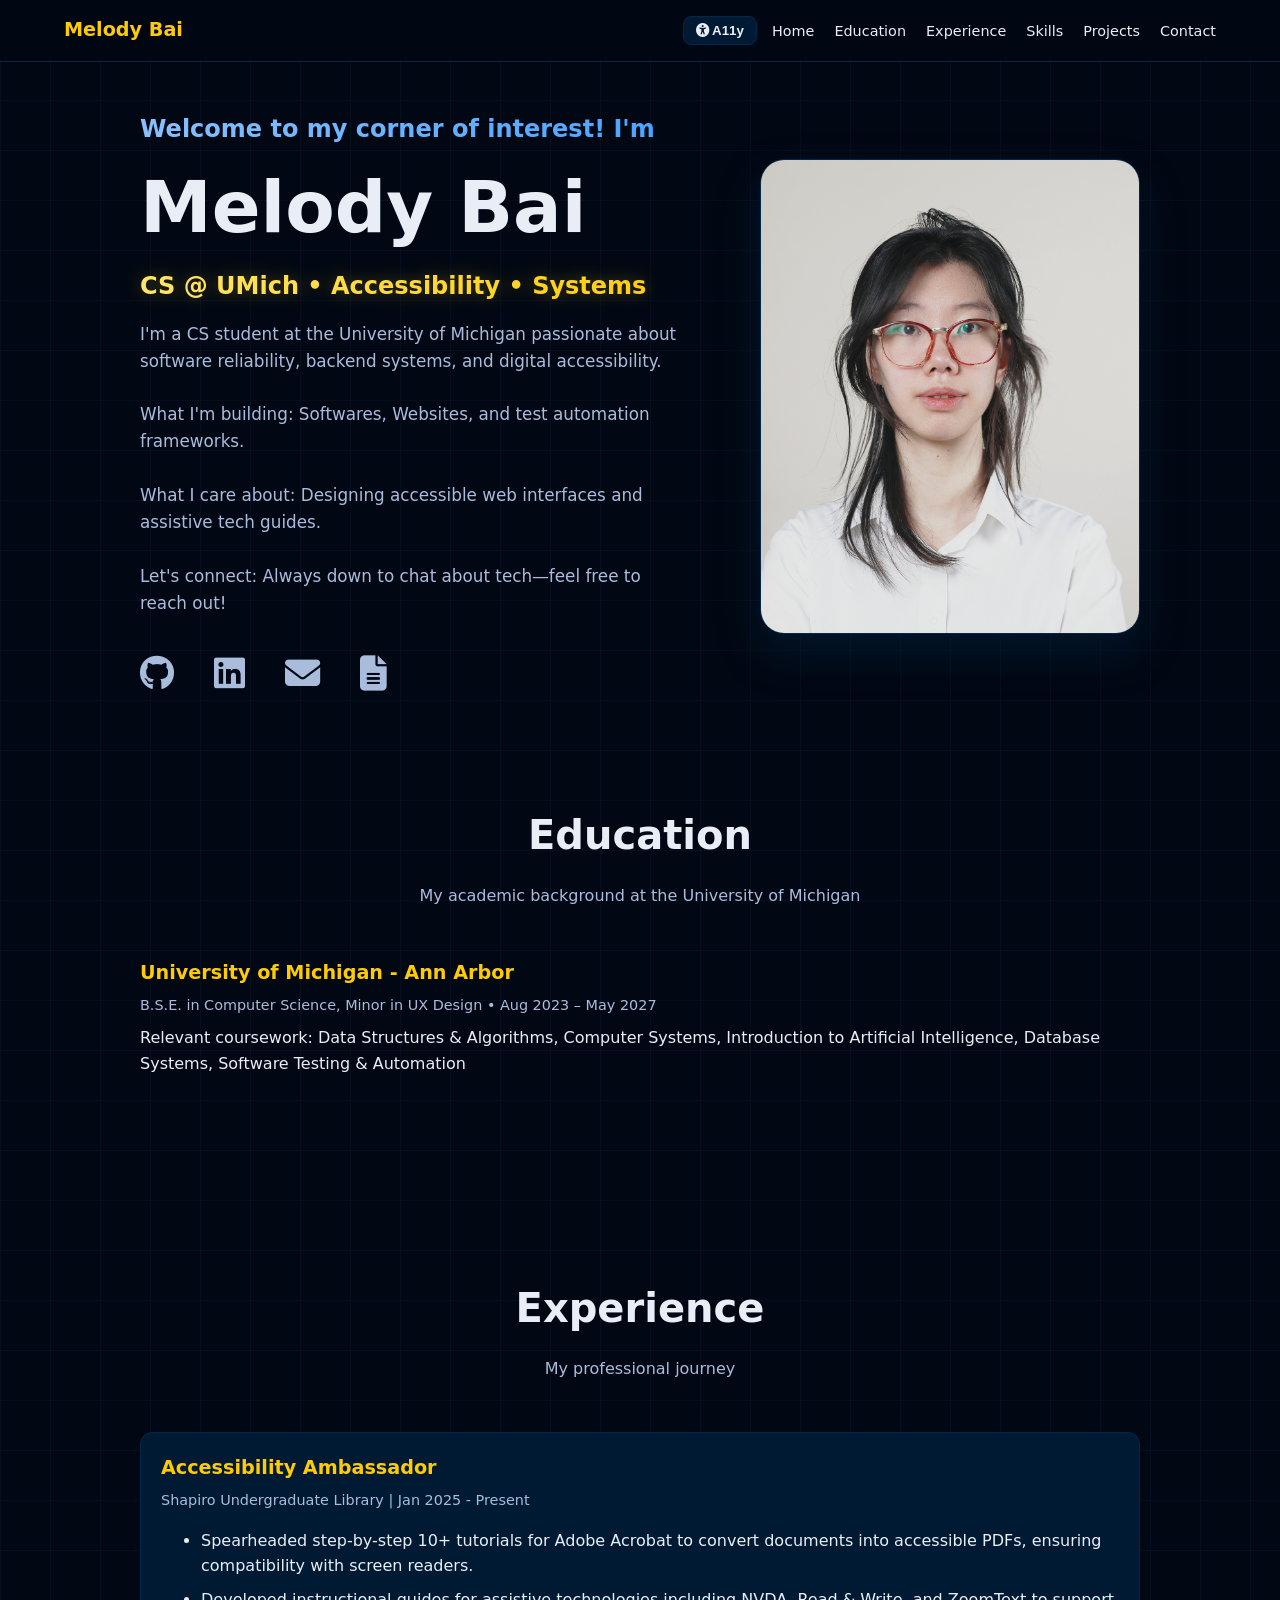
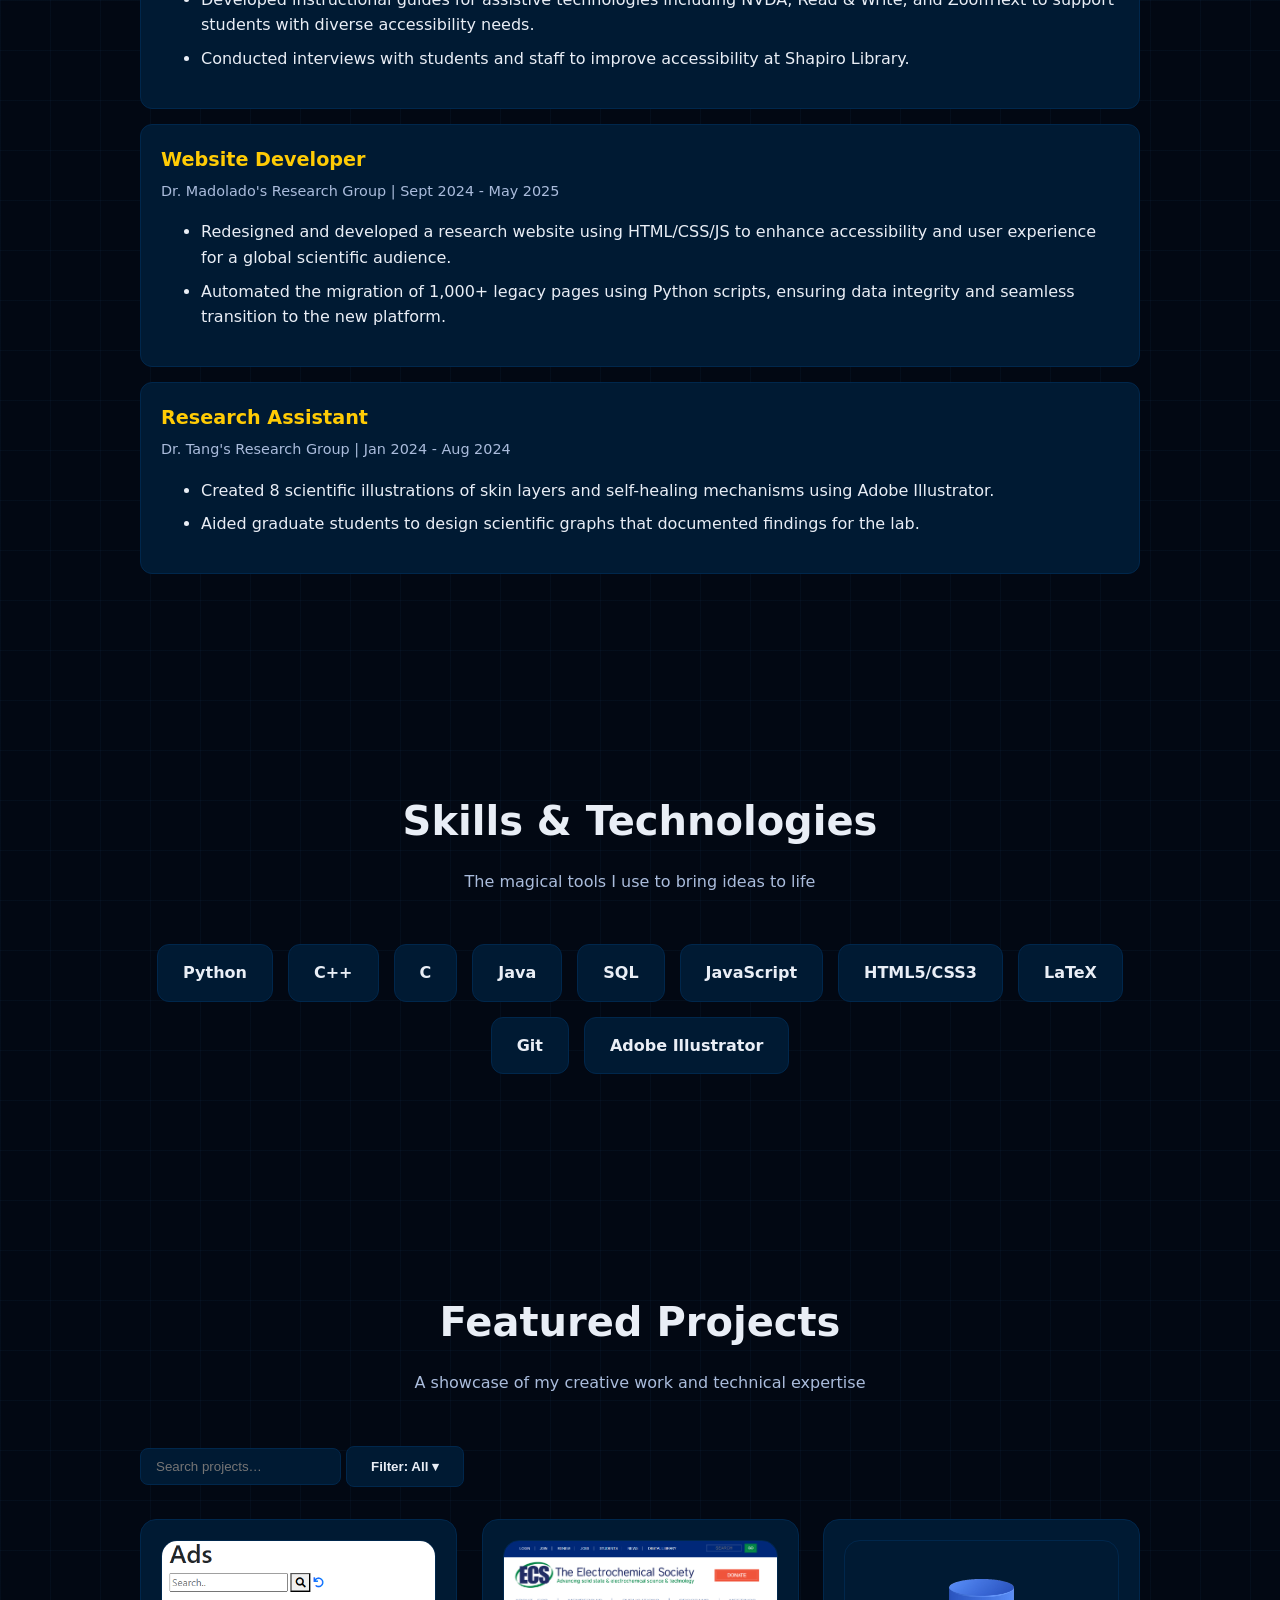
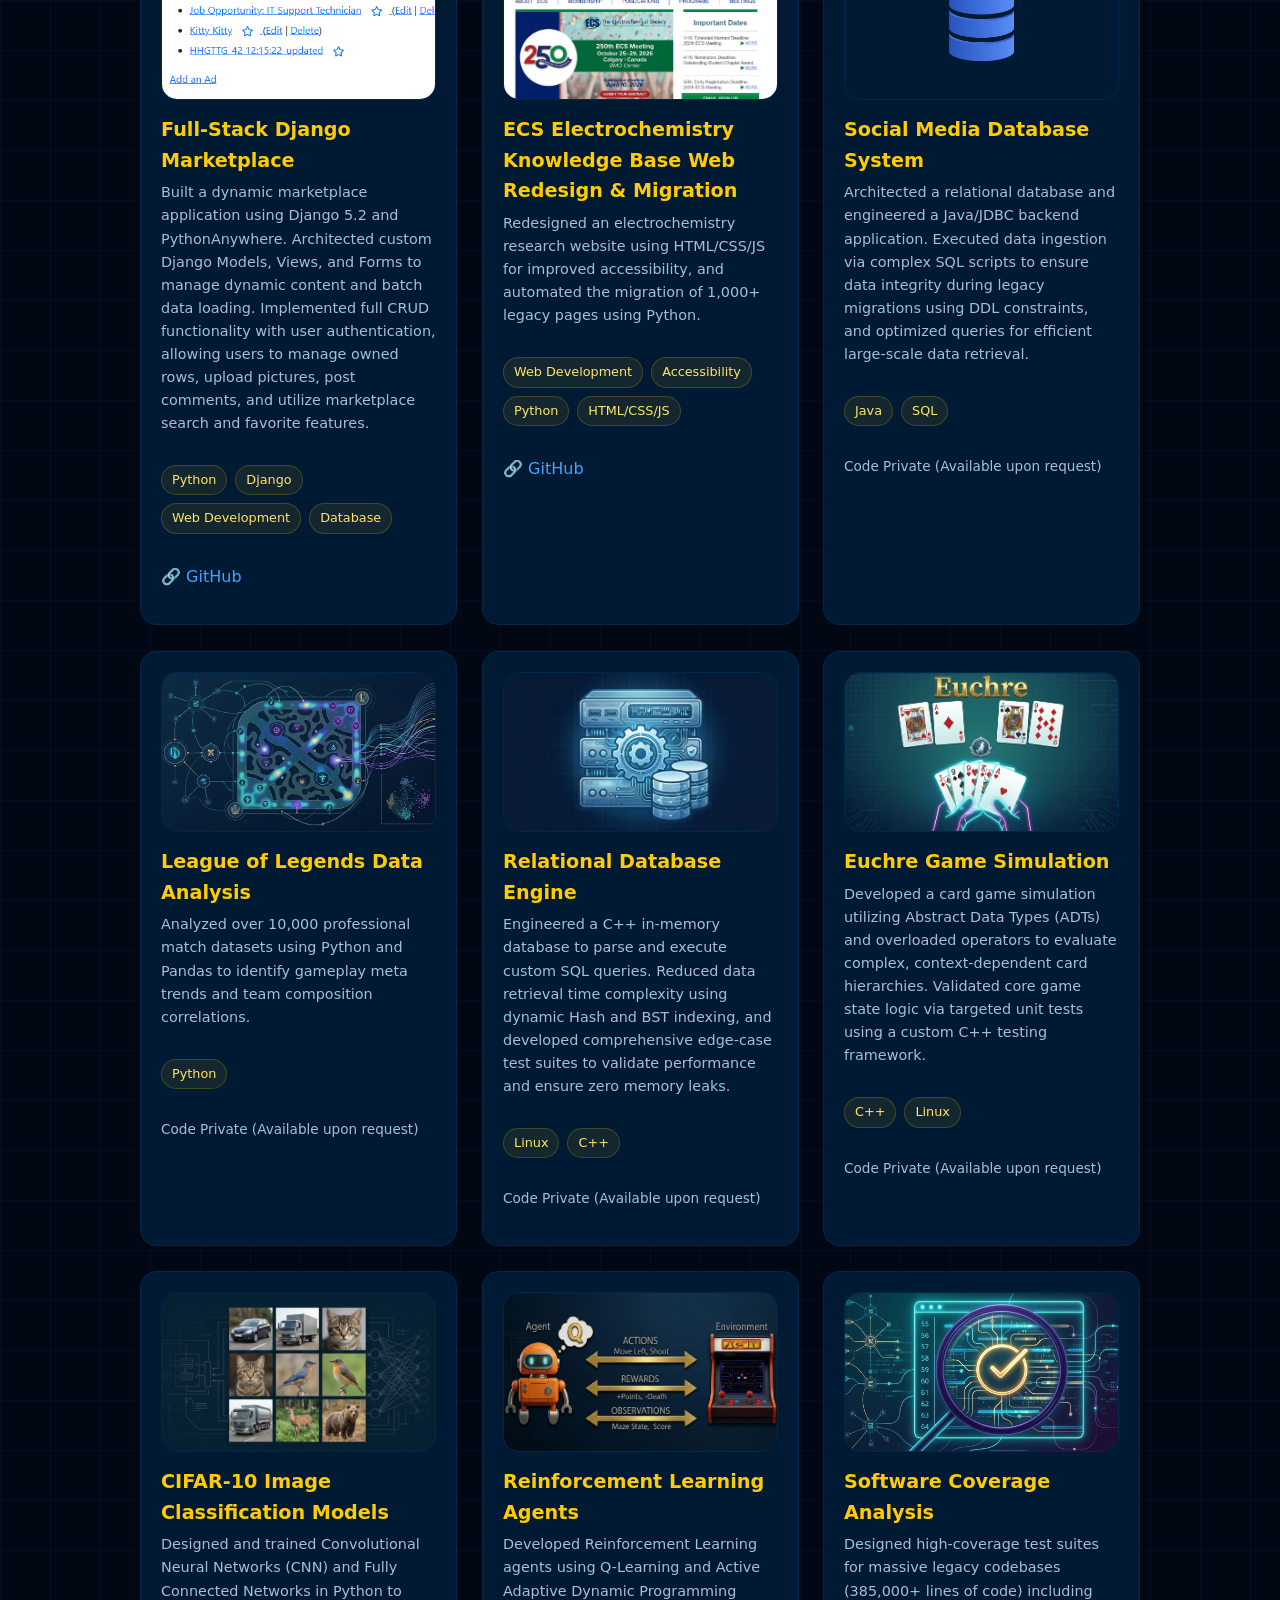
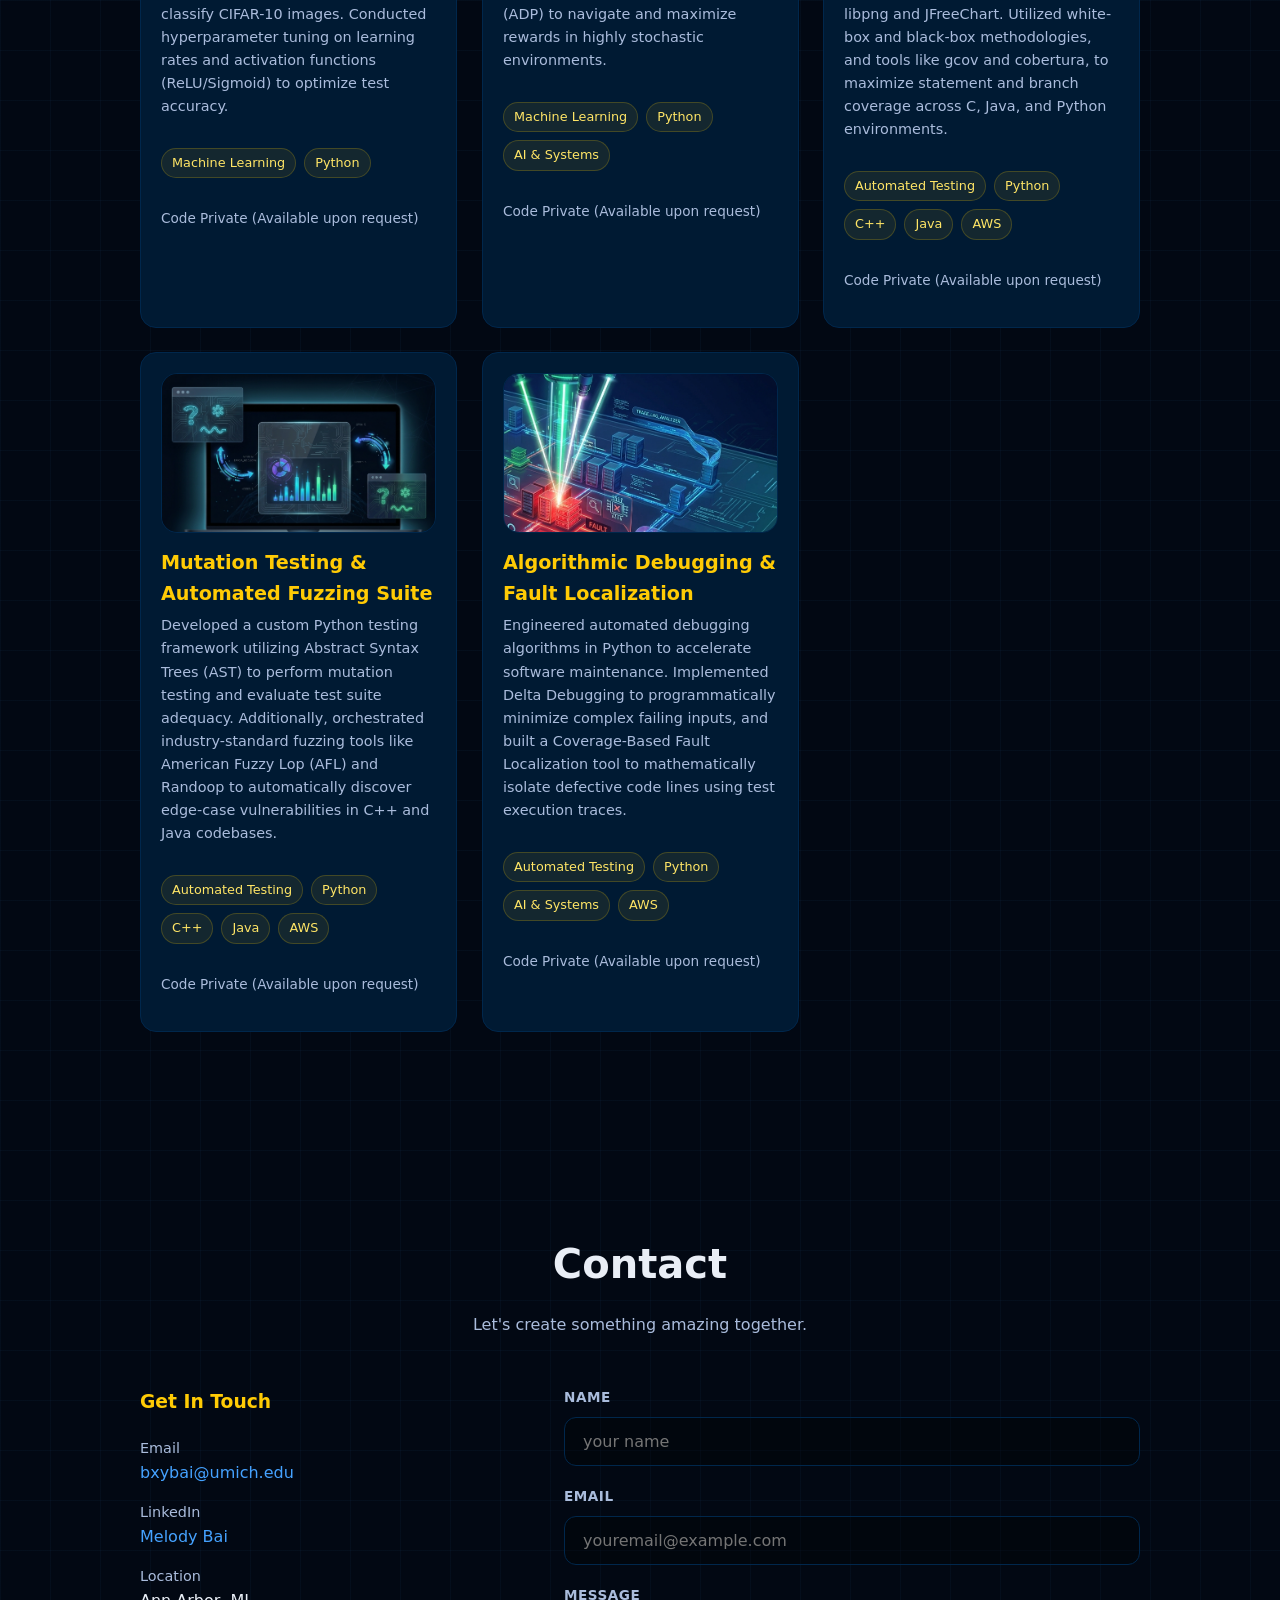
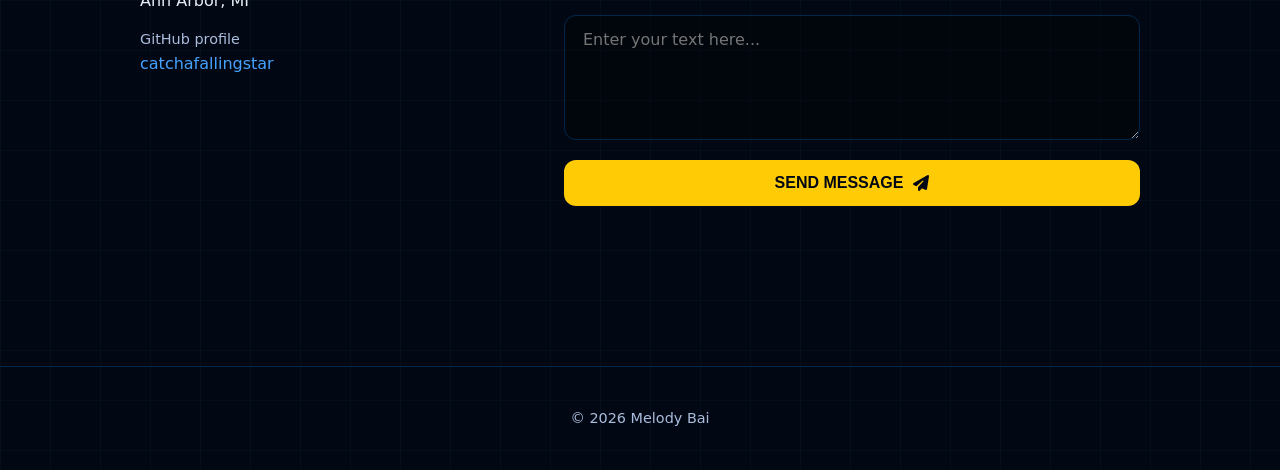
==== index.html @ 050e24c2 "added a11y" ====
<!doctype html>
<html lang="en">

<head>
  <meta charset="utf-8" />
  <meta name="viewport" content="width=device-width, initial-scale=1" />
  <title>Melody's Adventure</title>
  <link rel="preconnect" href="https://fonts.googleapis.com">
  <link rel="preconnect" href="https://fonts.gstatic.com" crossorigin>
  <link
    href="https://fonts.googleapis.com/css2?family=Fira+Code:wght@400;500&family=Plus+Jakarta+Sans:wght@400;600;800&display=swap"
    rel="stylesheet">
  <link rel="stylesheet" href="https://cdnjs.cloudflare.com/ajax/libs/font-awesome/6.4.0/css/all.min.css">
  <link rel="stylesheet" href="css/styles.css" />
</head>

<body>
  <nav class="top-nav">
    <div class="nav-container">
      <div class="logo">
        <span id="nav-name">Melody Bai</span>
      </div>

      <button id="a11yToggle" class="btn secondary-btn" aria-label="Toggle Dyslexia Friendly Font" style="padding: 6px 12px; margin-left: auto; margin-right: 15px; border-color: var(--border);">
        <i class="fas fa-universal-access"></i> A11y
      </button>

      <button class="mobile-toggle" id="mobileToggle" aria-expanded="false" aria-label="Open navigation menu" aria-controls="navLinks">
        <i class="fas fa-bars" aria-hidden="true"></i>
      </button>

      <ul class="nav-links" id="navLinks">
        <li><a href="#home">Home</a></li>
        <li><a href="#education-sec">Education</a></li>
        <li><a href="#experience-sec">Experience</a></li>
        <li><a href="#skills-sec">Skills</a></li>
        <li><a href="#projects-sec">Projects</a></li>
        <li><a href="#contact-sec">Contact</a></li>
      </ul>
    </div>
  </nav>

  <section id="home" class="hero container">
    <div class="hero-content">
      <div class="gradient-blue">
        <h2>Welcome to my corner of interest! I'm</h2>
      </div>
      <h1>Melody Bai</h1>
      <h2 class="gradient-maize" id="tagline" style="margin-bottom: 15px;"></h2>

      <p id="about"
        style="max-width: 550px; margin-top: 0; margin-bottom: 30px; font-size: 1.05rem; color: var(--muted);"></p>

      <div id="links" class="social-links"></div>
    </div>

    <div class="hero-image-right">
      <img src="assets/headshot.jpg" alt="Melody Bai" class="hero-portrait" />
    </div>
  </section>

  <section id="education-sec" class="container section">
    <h2 class="section-title">Education</h2>
    <p class="section-subtitle">My academic background at the University of Michigan</p>

    <div id="education" class="education-wrap" style="margin-top: 0; border-top: none; padding-top: 0;"></div>
  </section>

  <section id="experience-sec" class="container section">
    <h2 class="section-title">Experience</h2>
    <p class="section-subtitle">My professional journey</p>
    <div id="experience" class="timeline"></div>
  </section>

  <section id="skills-sec" class="container section relative">
    <div class="glow glow-green"></div>
    <h2 class="section-title">Skills & Technologies</h2>
    <p class="section-subtitle">The magical tools I use to bring ideas to life</p>
    <ul id="skills" class="skills-grid"></ul>
  </section>

  <section id="projects-sec" class="container section">
    <h2 class="section-title">Featured Projects</h2>
    <p class="section-subtitle">A showcase of my creative work and technical expertise</p>

    <div class="search-wrap" style="justify-content: center; margin-bottom: 2rem;">
      <input id="projectSearch" class="search" placeholder="Search projects…" aria-label="Search projects" />
      <button id="filterToggle" class="btn secondary-btn">Filter: All ▾</button>
    </div>
    <div id="projectFilters" class="filters hidden"></div>

    <div id="projects" class="projects-grid"></div>
  </section>

  <section id="contact-sec" class="container section">
    <h2 class="section-title">Contact</h2>
    <p class="section-subtitle">Let's create something amazing together.</p>

    <div class="contact-card contact-grid">
      <div class="contact-info">
        <h3 style="margin-top: 0; color: var(--maize); margin-bottom: 20px;">Get In Touch</h3>
        <div id="contact"></div>
      </div>

      <div class="contact-form-wrap">
        <form action="https://formspree.io/f/YOUR_FORM_ID_HERE" method="POST" class="contact-form">
          <div class="form-group">
            <label for="name">Name</label>
            <input type="text" id="name" name="name" required placeholder="your name" />
          </div>
          <div class="form-group">
            <label for="email">Email</label>
            <input type="email" id="email" name="email" required placeholder="youremail@example.com" />
          </div>
          <div class="form-group">
            <label for="message">Message</label>
            <textarea id="message" name="message" rows="5" required placeholder="Enter your text here..."></textarea>
          </div>
          <button type="submit" class="btn submit-btn">
            Send Message <i class="fas fa-paper-plane"></i>
          </button>
        </form>
      </div>
    </div>
  </section>

  <footer class="footer">
    <div class="container">
      <span>© <span id="year"></span> Melody Bai</span>
    </div>
  </footer>

  <script src="js/data.js"></script>
  <script src="js/app.js"></script>
</body>

</html>
---- css/styles.css ----
:root {
  /* UMich Dark Theme Colors */
  --bg: #020813;
  --card: #001A33;
  --text: #e9eef6;

  /* UPDATED: Lightened from #8a9bb2 to pass WCAG AAA */
  --muted: #aabcdc;

  --border: #00274C;

  /* Neon UMich Accents */
  --maize: #FFCB05;
  /* Official UMich Maize */
  --neon-maize: #ffe566;
  --neon-blue: #45a2ff;
  --dark-blue: #00274C;

  --shadow: 0 10px 30px rgba(0, 0, 0, 0.5);
  --chip-bg: rgba(255, 203, 5, 0.08);
  /* Faint maize tint */
}

* {
  box-sizing: border-box;
}

body {
  margin: 0;
  font-family: system-ui, -apple-system, sans-serif;
  background-color: var(--bg);
  color: var(--text);
  line-height: 1.6;
  /* Faint Blue Grid Background */
  background-image:
    linear-gradient(rgba(69, 162, 255, 0.04) 1px, transparent 1px),
    linear-gradient(90deg, rgba(69, 162, 255, 0.04) 1px, transparent 1px);
  background-size: 50px 50px;
}

a {
  color: var(--neon-blue);
  text-decoration: none;
  transition: 0.3s;
}

a:hover {
  color: var(--neon-maize);
  text-shadow: 0 0 8px rgba(255, 203, 5, 0.5);
}

.container {
  width: min(1000px, 90vw);
  margin: 0 auto;
}

/* Navigation */
.top-nav {
  position: fixed;
  top: 0;
  left: 0;
  right: 0;
  background: rgba(2, 8, 19, 0.85);
  backdrop-filter: blur(10px);
  border-bottom: 1px solid var(--border);
  z-index: 100;
  padding: 15px 0;
}

.nav-container {
  display: flex;
  justify-content: space-between;
  align-items: center;
  width: min(1200px, 90vw);
  margin: 0 auto;
}

.mobile-toggle {
  display: none;
  background: none;
  border: none;
  color: var(--text);
  font-size: 1.5rem;
  cursor: pointer;
  z-index: 1001;
  /* Keeps it above the sidebar when open */
  transition: color 0.3s;
}

.mobile-toggle:hover {
  color: var(--maize);
}

.logo {
  font-weight: bold;
  font-size: 1.2rem;
}

.logo span:first-child {
  color: var(--maize);
}

.nav-links {
  display: flex;
  gap: 20px;
  list-style: none;
  margin: 0;
  padding: 0;
}

.nav-links a {
  color: var(--text);
  font-size: 0.9rem;
}

.nav-links a:hover {
  color: var(--maize);
}

/* Hero Section */
#home {

  align-items: center;
  position: relative;

}

.hero {
  display: grid;
  grid-template-columns: 1.2fr auto;
  /* Gives the text slightly more room than the image */
  align-items: center;
  gap: 60px;
  padding-top: 90px;
}

/* Right Side Image Container */
.hero-image-right {
  display: flex;
  justify-content: flex-end;
  /* Pushes the image to the right edge */
  align-items: center;
  position: relative;
}

/* The Portrait Image Styling (Like Akash's) */
.hero-portrait {
  width: 100%;
  max-width: 380px;
  /* Controls how large the image gets */
  height: auto;
  aspect-ratio: 4/5;
  /* Gives it a nice vertical portrait shape */
  object-fit: cover;
  border-radius: 24px;
  /* Soft rounded corners instead of a full circle */
  border: 1px solid var(--border);
  box-shadow: 0 20px 40px rgba(0, 39, 76, 0.4);
  /* Subtle UMich Blue drop shadow */
  z-index: 2;
}

/* Optional: Adds a subtle blue/maize glow behind the image */
.hero-image-right::before {
  content: '';
  position: absolute;
  top: 50%;
  left: 50%;
  transform: translate(-50%, -50%);
  width: 90%;
  height: 90%;
  background: radial-gradient(circle, rgba(69, 162, 255, 0.1) 0%, transparent 70%);
  filter: blur(40px);
  z-index: 1;
}


.hero h1 {
  font-size: clamp(2.5rem, 6vw, 4.5rem);
  line-height: 1.1;
  margin: 0 0 20px 0;
}

/* New UMich Gradients */
.gradient-maize {
  background: linear-gradient(to right, var(--neon-maize), var(--maize));
  -webkit-background-clip: text;
  -webkit-text-fill-color: transparent;
  /* Adds a subtle glow behind the text */
  filter: drop-shadow(0 0 8px rgba(255, 203, 5, 0.3));
}

.gradient-blue {
  background: linear-gradient(to right, #88c0ff, var(--neon-blue));
  -webkit-background-clip: text;
  -webkit-text-fill-color: transparent;
}

.hero-subtitle {
  font-size: 1.2rem;
  color: var(--muted);
  max-width: 600px;
}

.hero-actions {
  display: flex;
  gap: 15px;
  margin-top: 30px;
}

/* Glowing Buttons */
.btn {
  padding: 12px 24px;
  border-radius: 8px;
  font-weight: bold;
  cursor: pointer;
  border: none;
  transition: all 0.3s ease;
}

/* --- Social Link Icon Sizing --- */
#links {
  display: flex;
  gap: 40px;
  flex-wrap: wrap;
  justify-content: start;
}
#links a.icon-link {
  font-size: 2.2rem;
  color: var(--muted);
  transition: all 0.2s ease;
  padding: 0; /* Clear the excessive padding */
}
/* Optional: Make them glow UMich Maize when you hover over them */
#links a.icon-link:hover {
  color: var(--maize);
  transform: translateY(-3px);
}

.primary-btn {
  background: var(--maize);
  color: var(--dark-blue);
  box-shadow: 0 0 20px rgba(255, 203, 5, 0.3);
}

.primary-btn:hover {
  background: var(--neon-maize);
  box-shadow: 0 0 30px rgba(255, 203, 5, 0.6);
  transform: translateY(-2px);
  color: var(--bg);
}

.secondary-btn {
  background: var(--card);
  color: var(--text);
  border: 1px solid var(--border);
}

.secondary-btn:hover {
  border-color: var(--maize);
  color: var(--maize);
}

/* Background Ambient Glows */
.relative {
  position: relative;
}

.glow-maize {
  position: absolute;
  width: 400px;
  height: 400px;
  background: radial-gradient(circle, rgba(255, 203, 5, 0.08) 0%, transparent 70%);
  top: -150px;
  left: 50%;
  transform: translateX(-50%);
  pointer-events: none;
  z-index: -1;
}

/* Sections */
.section {
  padding: 100px 0;
}

.section-title {
  text-align: center;
  font-size: 2.5rem;
  margin: 0 0 10px 0;
  color: var(--text);
}

.section-subtitle {
  text-align: center;
  color: var(--muted);
  margin-bottom: 50px;
}

/* About Section */
.about-grid {
  display: grid;
  grid-template-columns: 1fr 1fr;
  gap: 50px;
  align-items: center;
}

.avatar {
  width: 100%;
  border-radius: 20px;
  border: 1px solid var(--border);
  box-shadow: 0 0 20px rgba(0, 39, 76, 0.5);
}

.education-wrap {
  margin-top: 20px;
  border-top: 1px solid var(--border);
  padding-top: 20px;
}

/* Projects Grid */
.projects-grid {
  display: grid;
  grid-template-columns: repeat(auto-fill, minmax(300px, 1fr));
  gap: 25px;
}

.project-card {
  display: flex;
  flex-direction: column;
  background: var(--card);
  border: 1px solid var(--border);
  border-radius: 16px;
  padding: 20px;
  transition: all 0.3s ease;
}

.project-card:hover {
  transform: translateY(-5px);
  border-color: var(--maize);
  box-shadow: 0 10px 30px rgba(255, 203, 5, 0.1);
}

.project-img-placeholder {
  height: 160px;
  background: linear-gradient(45deg, var(--bg), var(--border));
  border-radius: 8px;
  margin-bottom: 15px;
}

/* Skills Grid */
.skills-grid {
  display: flex;
  flex-wrap: wrap;
  gap: 15px;
  justify-content: center;
  list-style: none;
  padding: 0;
}

.skill-card {
  background: var(--card);
  border: 1px solid var(--border);
  padding: 15px 25px;
  border-radius: 12px;
  font-weight: bold;
  transition: 0.3s;
}

.skill-card:hover {
  border-color: var(--neon-blue);
  background: rgba(69, 162, 255, 0.1);
}

/* --- Contact Form Grid --- */
.contact-grid {
  display: grid;
  grid-template-columns: 1fr 1.5fr;
  /* Makes the form slightly wider than the info */
  gap: 40px;
  text-align: left;
}

.contact-form {
  display: flex;
  flex-direction: column;
  gap: 20px;
}

.form-group {
  display: flex;
  flex-direction: column;
  gap: 8px;
}

.form-group label {
  font-size: 0.85rem;
  color: var(--muted);
  font-weight: 600;
  text-transform: uppercase;
  letter-spacing: 0.5px;
}

/* Styling the inputs and text area */
.contact-form input,
.contact-form textarea {
  width: 100%;
  background: rgba(0, 0, 0, 0.3);
  border: 1px solid var(--border);
  border-radius: 12px;
  padding: 14px 18px;
  color: var(--text);
  font-family: inherit;
  font-size: 1rem;
  transition: all 0.3s ease;
}

/* The Glowing Focus Effect */
.contact-form input:focus,
.contact-form textarea:focus {
  outline: none;
  border-color: var(--maize);
  box-shadow: 0 0 15px rgba(255, 203, 5, 0.2);
  background: var(--bg);
}

/* Submit Button */
.submit-btn {
  background: var(--maize);
  color: var(--bg);
  border: none;
  padding: 14px;
  font-size: 1rem;
  font-weight: 800;
  border-radius: 12px;
  cursor: pointer;
  transition: all 0.3s ease;
  display: flex;
  justify-content: center;
  align-items: center;
  gap: 10px;
  text-transform: uppercase;
}

.submit-btn:hover {
  background: var(--neon-maize);
  box-shadow: 0 0 20px rgba(255, 203, 5, 0.4);
  transform: translateY(-2px);
}


/* Utilities */
.chips-wrap {
  display: flex;
  flex-wrap: wrap;
  gap: 8px;
  margin: 15px 0;
}

.chip {
  background: var(--chip-bg);
  color: var(--neon-maize);
  border: 1px solid rgba(255, 203, 5, 0.2);
  padding: 4px 10px;
  border-radius: 20px;
  font-size: 0.8rem;
}

/* Filter Panel Styles */
/* .filters {
  background: var(--card);
  border: 1px solid var(--border);
  padding: 20px;
  border-radius: 12px;
  margin-bottom: 25px;
} */


.hidden {
  display: none !important;
}

.skill-card:hover {
  border-color: var(--neon-blue);
  background: rgba(255, 255, 255, 0.1);
}

.primary-btn:hover {
  background: var(--neon-maize);
  box-shadow: 0 0 30px rgba(255, 203, 5, 0.6);
  transform: translateY(-2px);
  color: var(--bg);
}

.secondary-btn:hover {
  border-color: var(--maize);
  color: var(--maize);
}

.muted {
  color: var(--muted);
  font-size: 0.9rem;
}

.item-title {
  font-weight: bold;
  font-size: 1.2rem;
  margin-bottom: 5px;
  color: var(--maize);
}

.timeline .item {
  background: var(--card);
  border: 1px solid var(--border);
  padding: 20px;
  border-radius: 12px;
  margin-bottom: 15px;
}

.search {
  padding: 10px 15px;
  border-radius: 8px;
  border: 1px solid var(--border);
  background: var(--card);
  color: white;
}

.search:focus {
  outline: none;
  border-color: var(--maize);
  box-shadow: 0 0 10px rgba(255, 203, 5, 0.2);
}

.project-img {
  width: 100%;
  height: 160px;
  object-fit: cover;
  /* Keeps the image from stretching */
  border-radius: 16px;
  margin-bottom: 15px;
  border: 1px solid var(--border);
}
/* Footer Styling */
.footer {
  padding: 40px 0;
  text-align: center;
  border-top: 1px solid var(--border);
  color: var(--muted);
  font-size: 0.9rem;
  margin-top: 60px;
}

/* Section Green/Blue Ambient Glow */
/* .glow-green {
  position: absolute;
  width: 400px;
  height: 400px;
  background: radial-gradient(circle, rgba(69, 162, 255, 0.06) 0%, transparent 70%);
  top: -100px;
  right: -100px;
  pointer-events: none;
  z-index: -1;
} */
/* Mobile Responsiveness (Stacks them on small screens) */
@media (max-width: 768px) {
  .mobile-toggle {
    display: block;
    /* Show the hamburger icon */
  }

  .logo {
    display: none;
  }

  .nav-links {
    position: fixed;
    top: 0;
    left: -280px;
    width: 280px;
    height: 100vh;
    background: rgba(2, 8, 19, 0.98);
    backdrop-filter: blur(15px);
    border-left: 1px solid var(--border);
    flex-direction: column;
    justify-content: start;
    align-items: center;
    gap: 40px;
    
    /* ADD THIS: Pushes everything down from the top of the screen */
    padding-top: 100px; 
    
    /* ALSO FIX THIS: Change 'right' to 'left' so the slide animation works! */
    transition: left 0.4s cubic-bezier(0.4, 0, 0.2, 1); 
    
    z-index: 1000;
  }

  .nav-links li {
    width: 100%;
    text-align: center;
  }


  .nav-links a {
    display: block;
    font-size: 1.2rem;
    padding: 10px;
  }
   
  .nav-links.active {
    /* CHANGE 4: Slide to the left edge */
    left: 0;
    /* CHANGE 5: Flip the shadow direction from -10px to 10px so it casts to the right */
    box-shadow: 10px 0 30px rgba(0, 0, 0, 0.8);
  }

  .hero {
    grid-template-columns: 1fr;
    text-align: center;
    gap: 30px;
  }

  /* Centers the About text on mobile */
  .hero-content p#about {
    margin-left: auto;
    margin-right: auto;
  }

  .hero-image-right {
    justify-content: center;
    grid-row: 1;
    /* Moves the picture ABOVE the text on mobile phones */
  }

  .hero-portrait {
    max-width: 280px;
    /* Slightly smaller image on phones */
  }

  .contact-grid {
    grid-template-columns: 1fr;
    /* Stacks the info and form on top of each other on mobile */
  }

  .search-wrap {
    display: flex;
    flex-direction: column;
    gap: 10px;
  }
}

#about {
  white-space: pre-line;
}

/* --- Accessibility: Keyboard Focus States --- */
a:focus-visible,
button:focus-visible,
input:focus-visible,
textarea:focus-visible,
.mobile-toggle:focus-visible {
  outline: 3px solid var(--maize);
  outline-offset: 4px;
  border-radius: 4px;
  /* Softens the corners of the focus ring */
}

/* Specific adjustment for your circular/icon social links so the ring fits nicely */
#links a.icon-link:focus-visible {
  border-radius: 8px;
}
/* =========================================
   NEW: Accessibility Mode (Dyslexia Friendly)
   ========================================= */
body.dyslexia-mode {
  /* Falls back to Comic Sans which is naturally high-readability for dyslexia */
  font-family: 'OpenDyslexic', 'Comic Sans MS', sans-serif !important;
  letter-spacing: 0.1em;
  word-spacing: 0.15em;
  line-height: 2;
}

/* =========================================
   NEW: Smooth Filtering Animations
   ========================================= */
.project-card {
  transition: transform 0.3s ease, box-shadow 0.3s ease, border-color 0.3s ease;
}

/* Hide elements entirely from layout when filtered out */
.project-card.hidden-card {
  display: none;
}

/* When displayed, animate them scaling up and fading in */
.project-card.fade-in {
  animation: fadeInScale 0.4s cubic-bezier(0.175, 0.885, 0.32, 1.275) forwards;
}

@keyframes fadeInScale {
  0% {
    opacity: 0;
    transform: scale(0.90);
  }
  100% {
    opacity: 1;
    transform: scale(1);
  }
}

/* =========================================
   NEW: Project Card Empty State Placholder
   ========================================= */
.project-img-placeholder {
  display: flex;
  flex-direction: column;
  align-items: center;
  justify-content: center;
  height: 160px;
  background: linear-gradient(45deg, var(--bg), #001f3f); /* Dark gradient */
  border: 1px dashed var(--border);
  border-radius: 8px;
  margin-bottom: 15px;
}
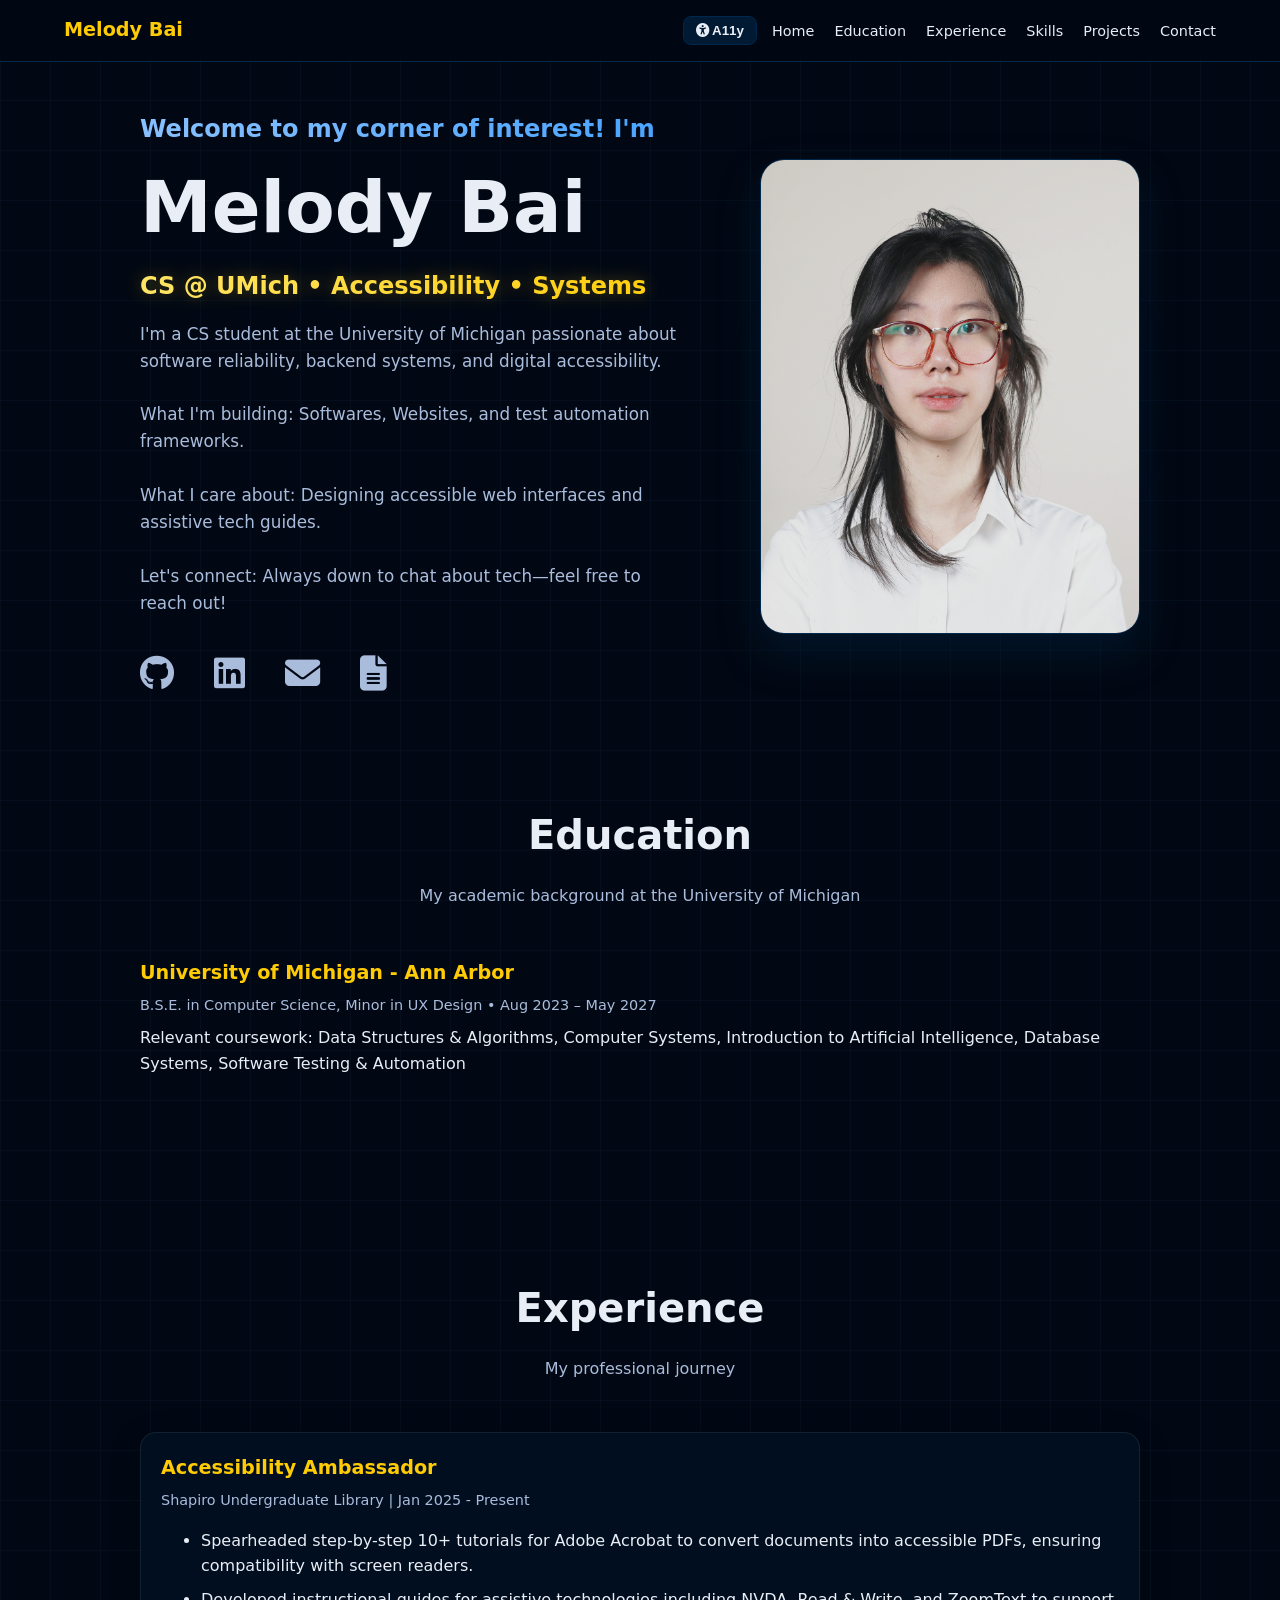
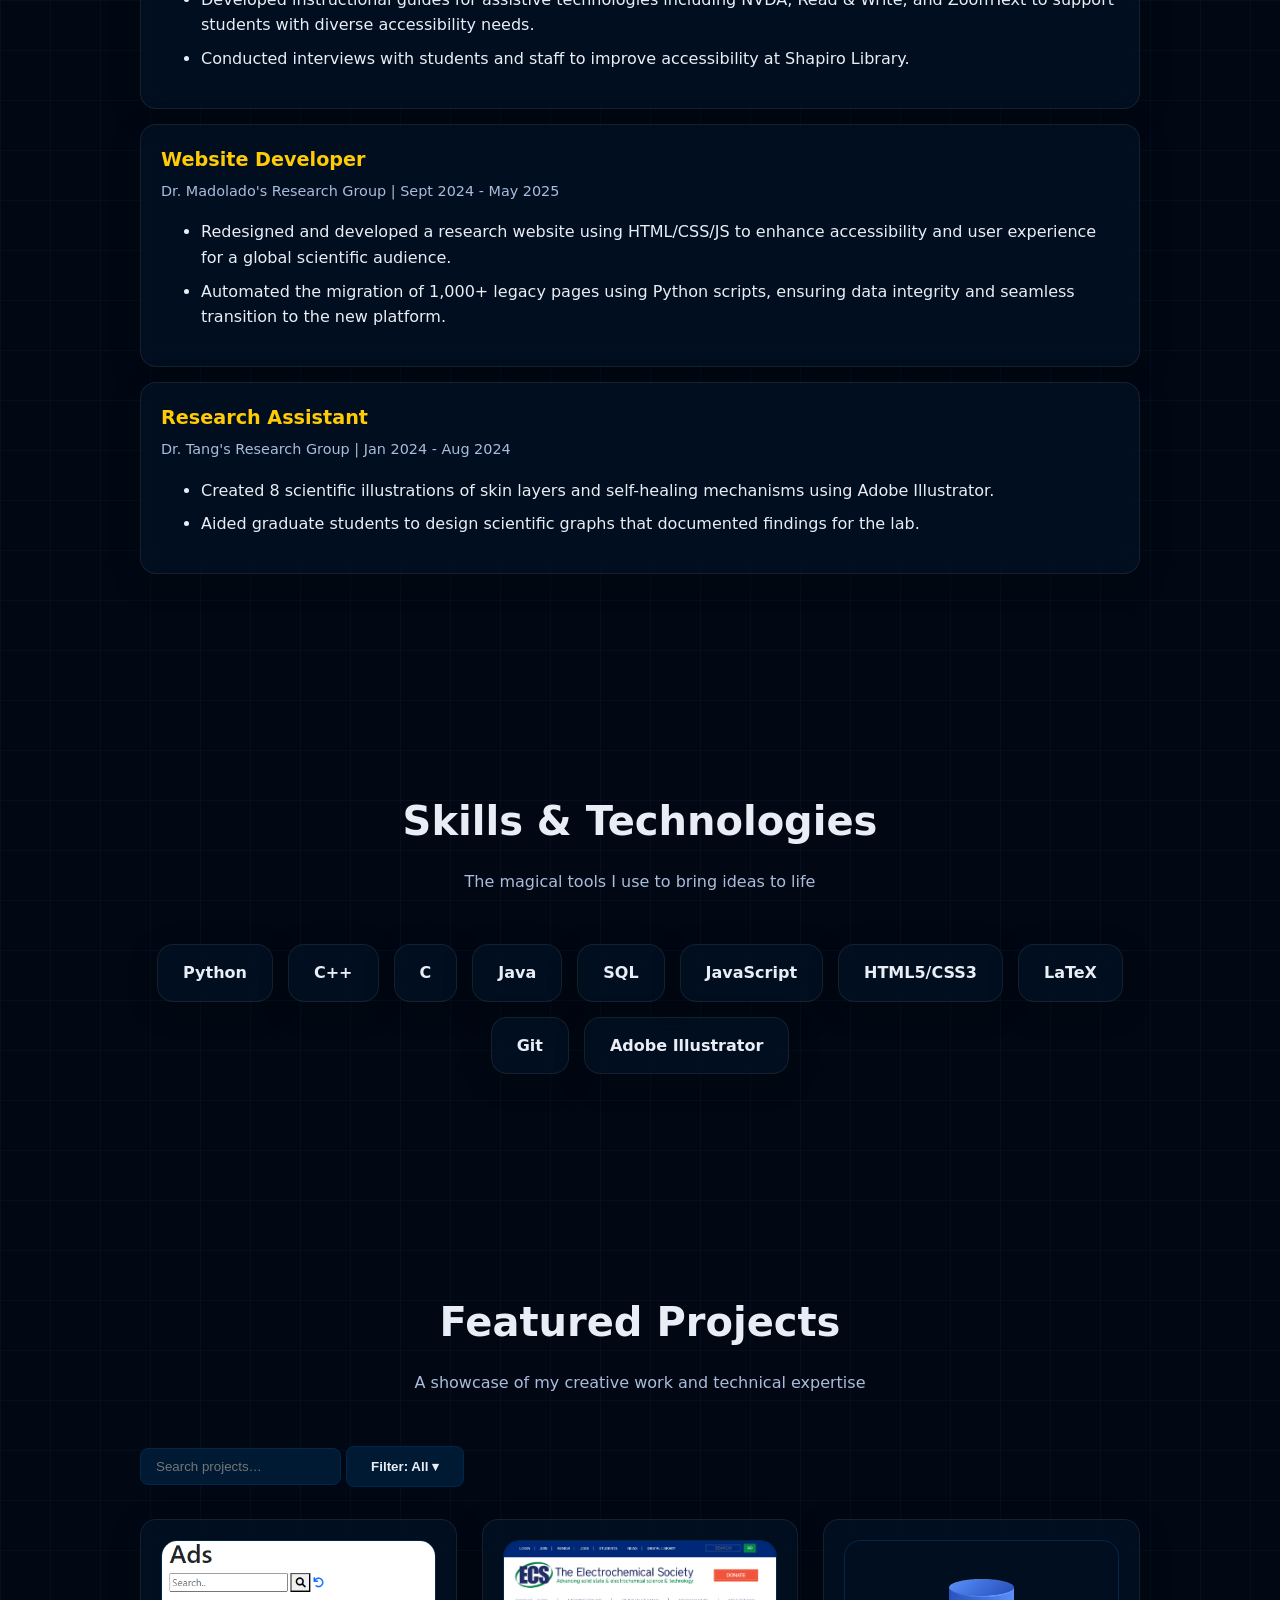
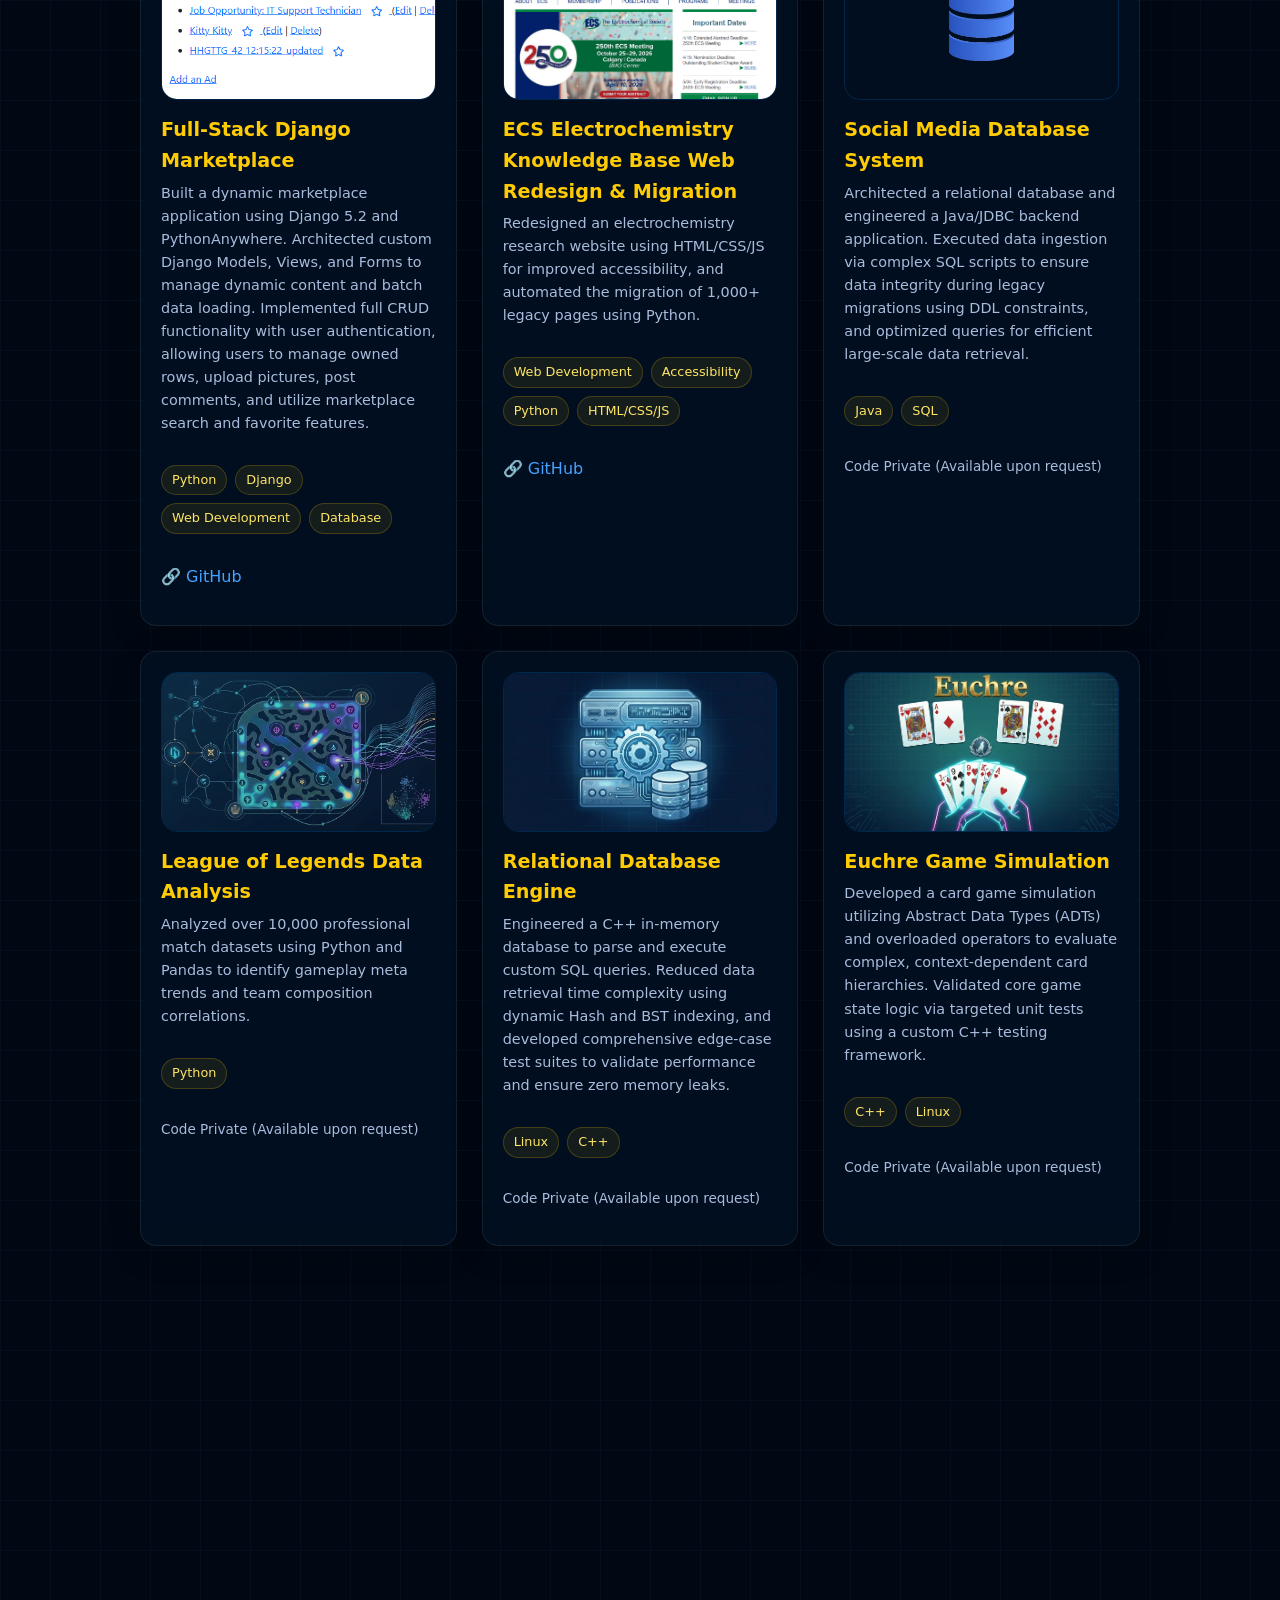
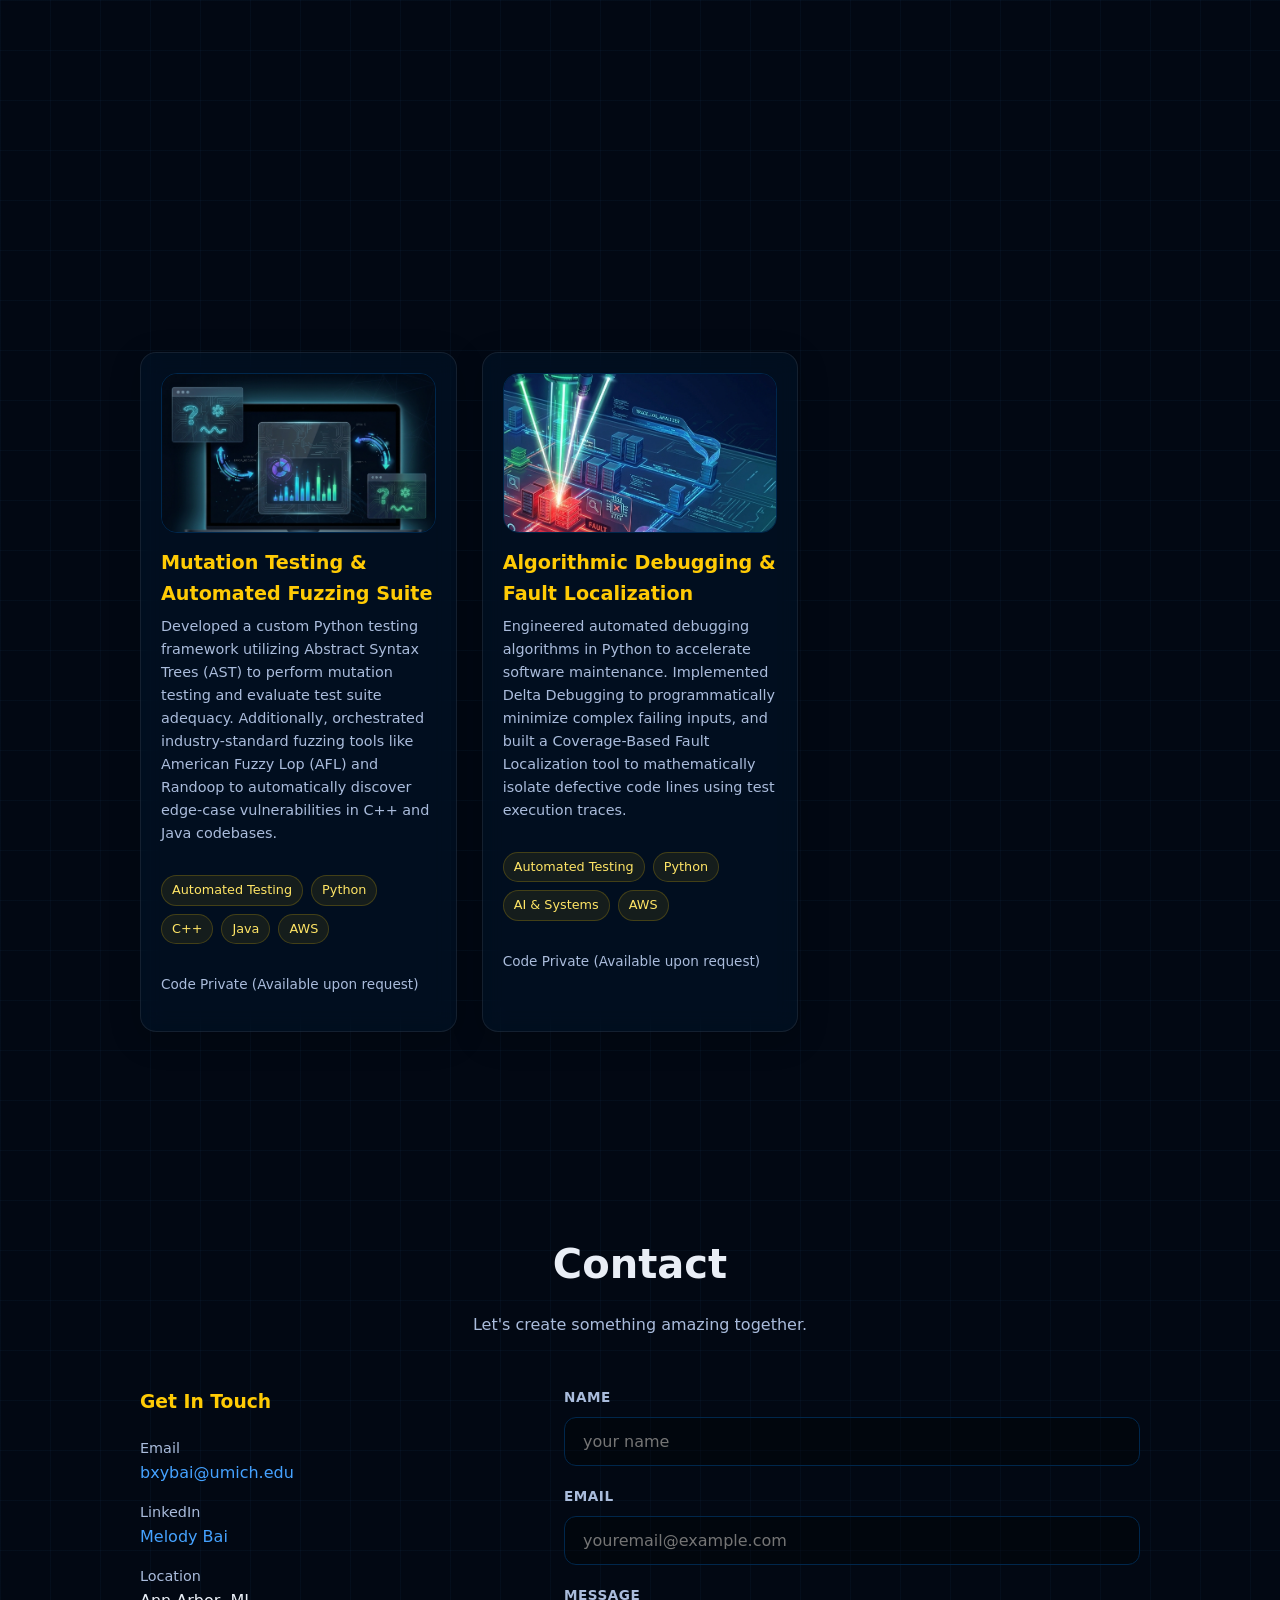
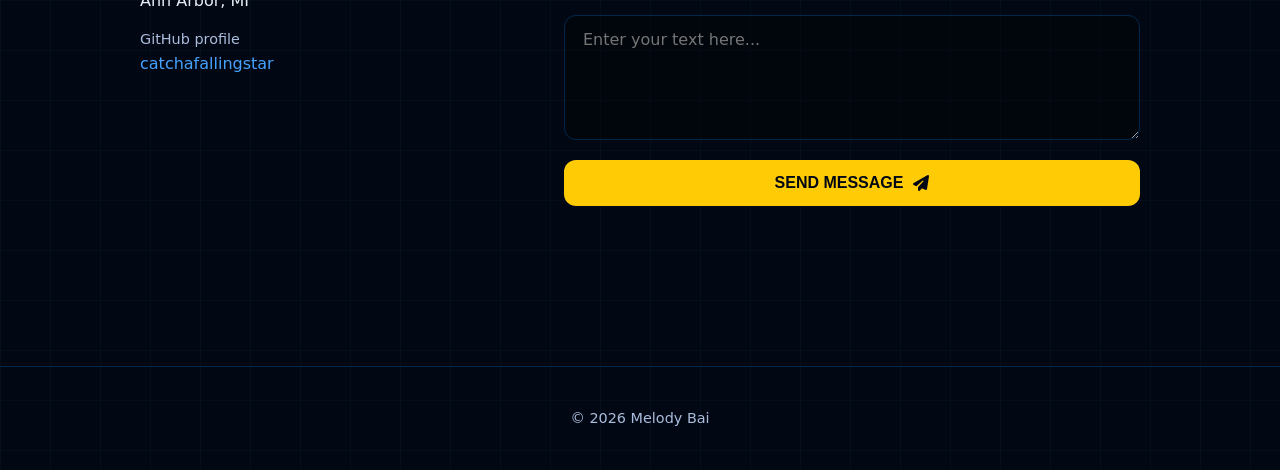
==== commit 91a05e36: "mkitfancy" ====
--- a/index.html
+++ b/index.html
@@ -15,6 +15,7 @@
 </head>
 
 <body>
+  <!-- <div class="bg-mesh"><div> -->
   <nav class="top-nav">
     <div class="nav-container">
       <div class="logo">
--- a/css/styles.css
+++ b/css/styles.css
@@ -322,6 +322,7 @@
   display: grid;
   grid-template-columns: repeat(auto-fill, minmax(300px, 1fr));
   gap: 25px;
+  grid-auto-rows: 1fr;
 }
 
 .project-card {
@@ -548,7 +549,18 @@
   font-size: 0.9rem;
   margin-top: 60px;
 }
-
+/* Elements start hidden and slightly pushed down */
+.reveal {
+  opacity: 0;
+  transform: translateY(30px);
+  transition: all 0.8s cubic-bezier(0.16, 1, 0.3, 1);
+}
+
+/* The class added by JS when scrolling */
+.reveal.active {
+  opacity: 1;
+  transform: translateY(0);
+}
 /* Section Green/Blue Ambient Glow */
 /* .glow-green {
   position: absolute;
@@ -682,20 +694,54 @@
 /* =========================================
    NEW: Smooth Filtering Animations
    ========================================= */
-.project-card {
-  transition: transform 0.3s ease, box-shadow 0.3s ease, border-color 0.3s ease;
-}
-
-/* Hide elements entirely from layout when filtered out */
-.project-card.hidden-card {
-  display: none;
-}
-
-/* When displayed, animate them scaling up and fading in */
-.project-card.fade-in {
-  animation: fadeInScale 0.4s cubic-bezier(0.175, 0.885, 0.32, 1.275) forwards;
-}
-
+.project-card, .timeline .item, .skill-card {
+  /* Semi-transparent background */
+  background: rgba(0, 26, 51, 0.4); 
+  /* The Framer blur effect */
+  backdrop-filter: blur(12px); 
+  -webkit-backdrop-filter: blur(12px);
+  /* A very subtle, lighter border */
+  border: 1px solid rgba(255, 255, 255, 0.08); 
+  box-shadow: 0 8px 32px rgba(0, 0, 0, 0.2);
+  border-radius: 16px;
+  transition: transform 0.4s ease, border-color 0.4s ease, background 0.4s ease;
+}
+
+.project-card:hover, .timeline .item:hover {
+  transform: translateY(-8px);
+  background: rgba(0, 26, 51, 0.6);
+  border-color: rgba(255, 203, 5, 0.3); /* Subtle Maize glow */
+  box-shadow: 0 15px 40px rgba(255, 203, 5, 0.08);
+}
+.projects-grid {
+  display: grid;
+  grid-template-columns: repeat(auto-fill, minmax(300px, 1fr));
+  grid-auto-rows: minmax(300px, auto);
+  gap: 25px;
+  grid-auto-flow: dense; /* Crucial for Bento layouts */
+}
+
+/* Add an empty div with class 'bg-mesh' to the top of your body */
+.bg-mesh {
+  position: fixed;
+  top: 0; left: 0; right: 0; bottom: 0;
+  z-index: -2;
+  background: radial-gradient(circle at 15% 50%, rgba(69, 162, 255, 0.08), transparent 50%),
+              radial-gradient(circle at 85% 30%, rgba(255, 203, 5, 0.05), transparent 50%);
+  animation: mesh-drift 15s infinite alternate ease-in-out;
+}
+
+@keyframes mesh-drift {
+  0% { transform: scale(1) translate(0, 0); }
+  100% { transform: scale(1.1) translate(-30px, 20px); }
+}
+
+@media (max-width: 768px) {
+  .project-card:nth-child(1),
+  .project-card:nth-child(4) {
+    grid-column: span 1; /* Reset on mobile */
+  }
+}
 @keyframes fadeInScale {
   0% {
     opacity: 0;
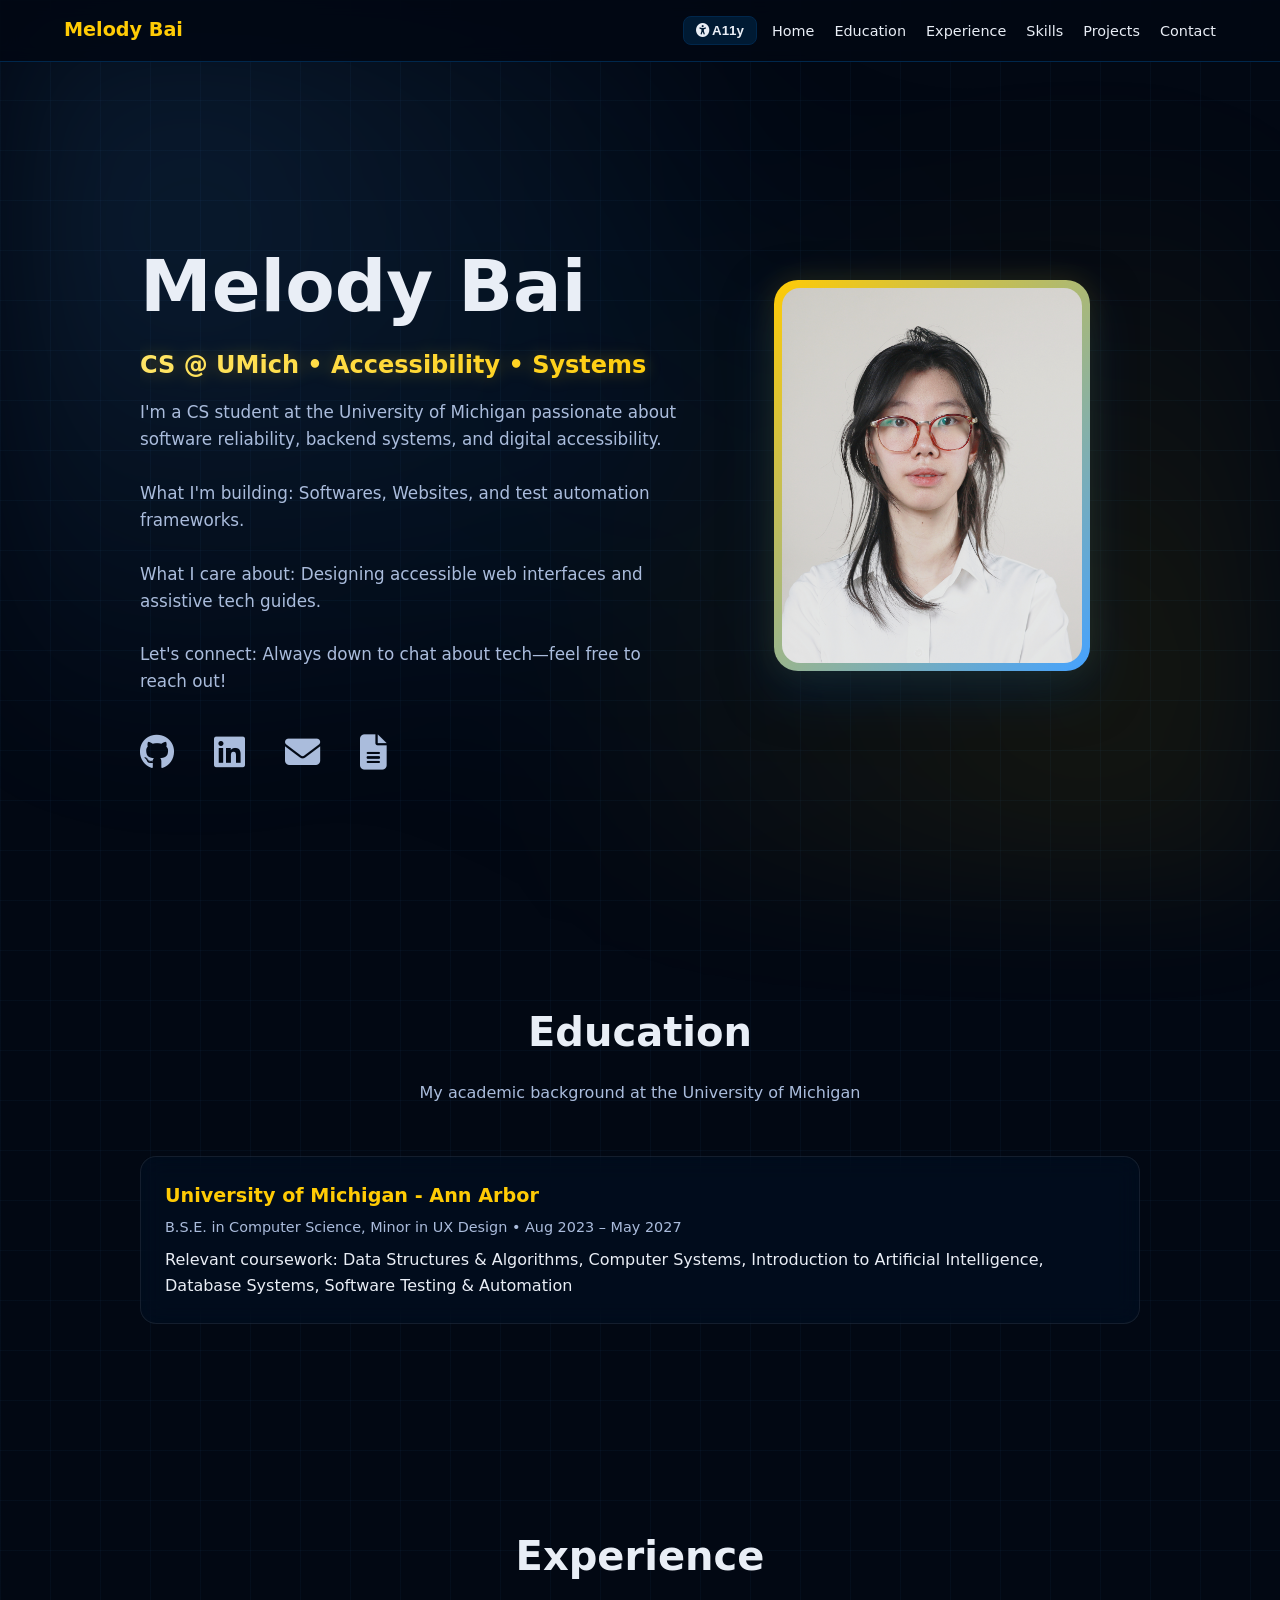
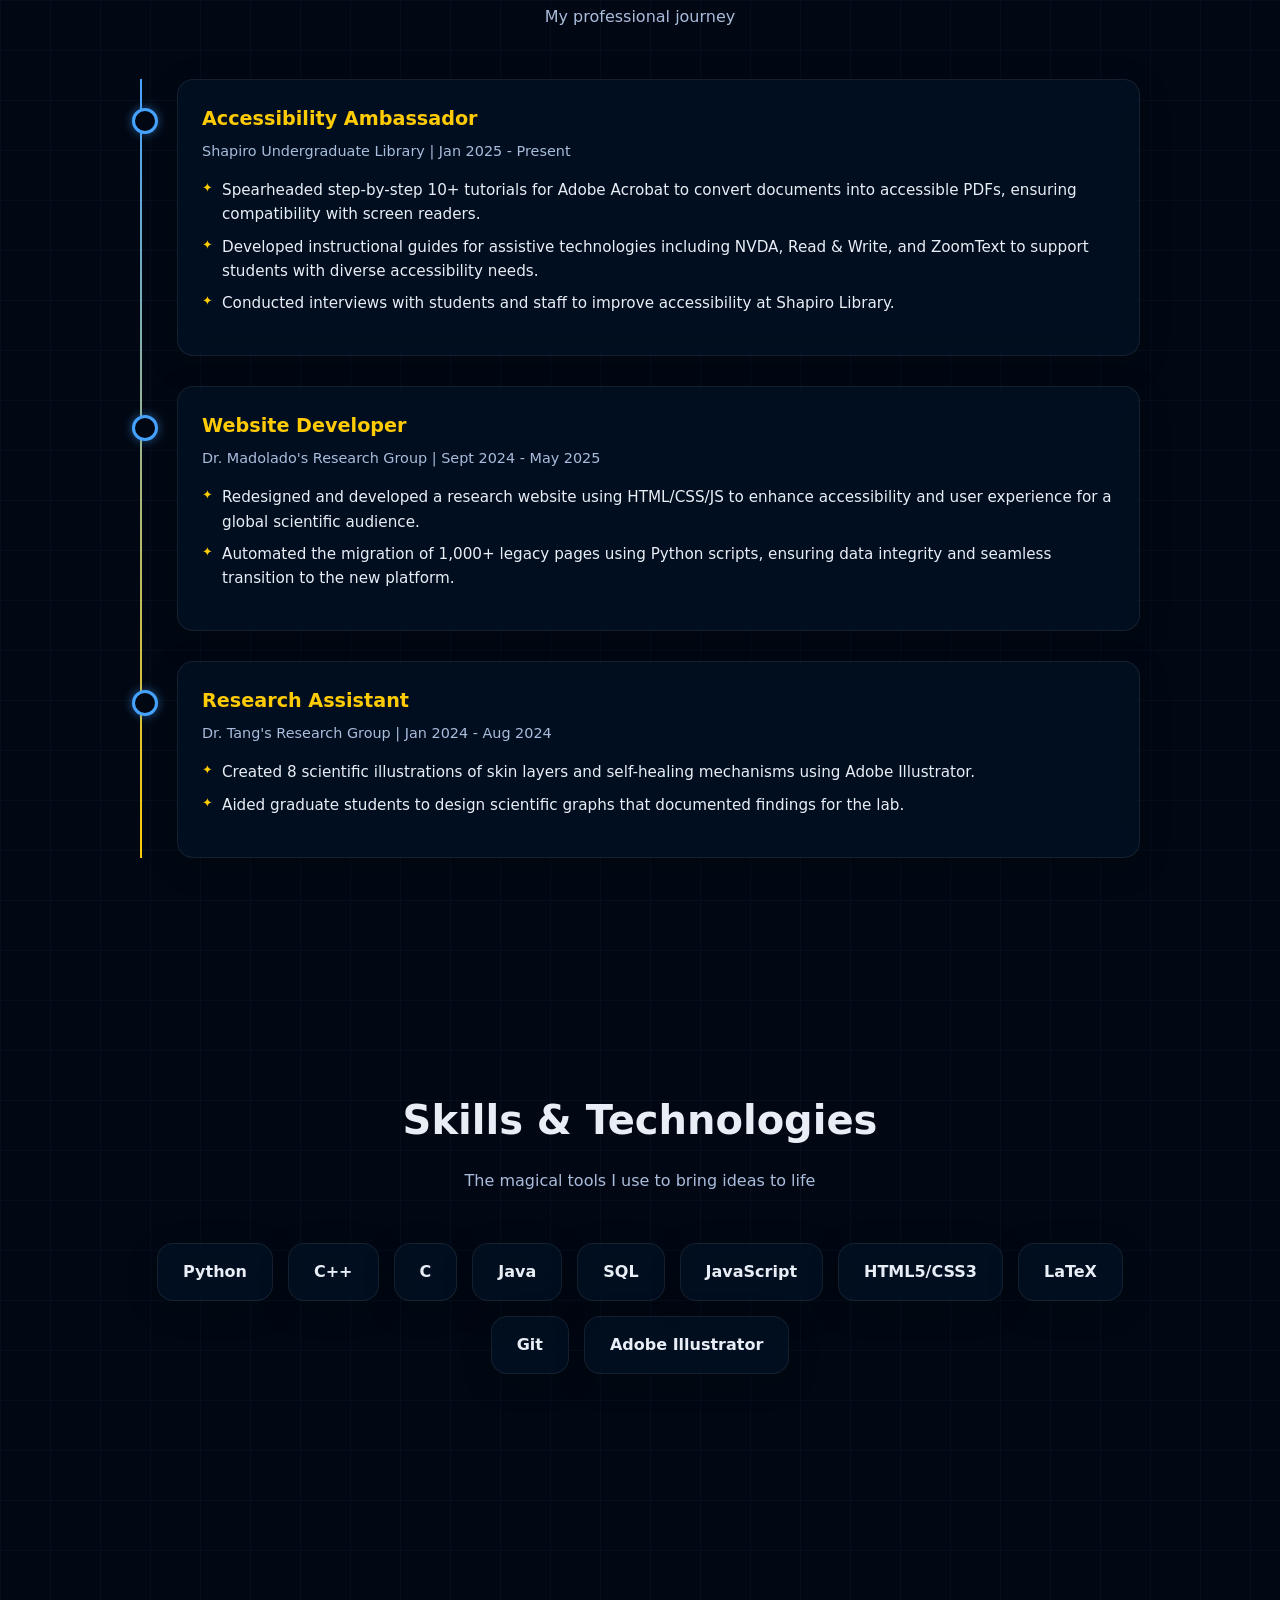
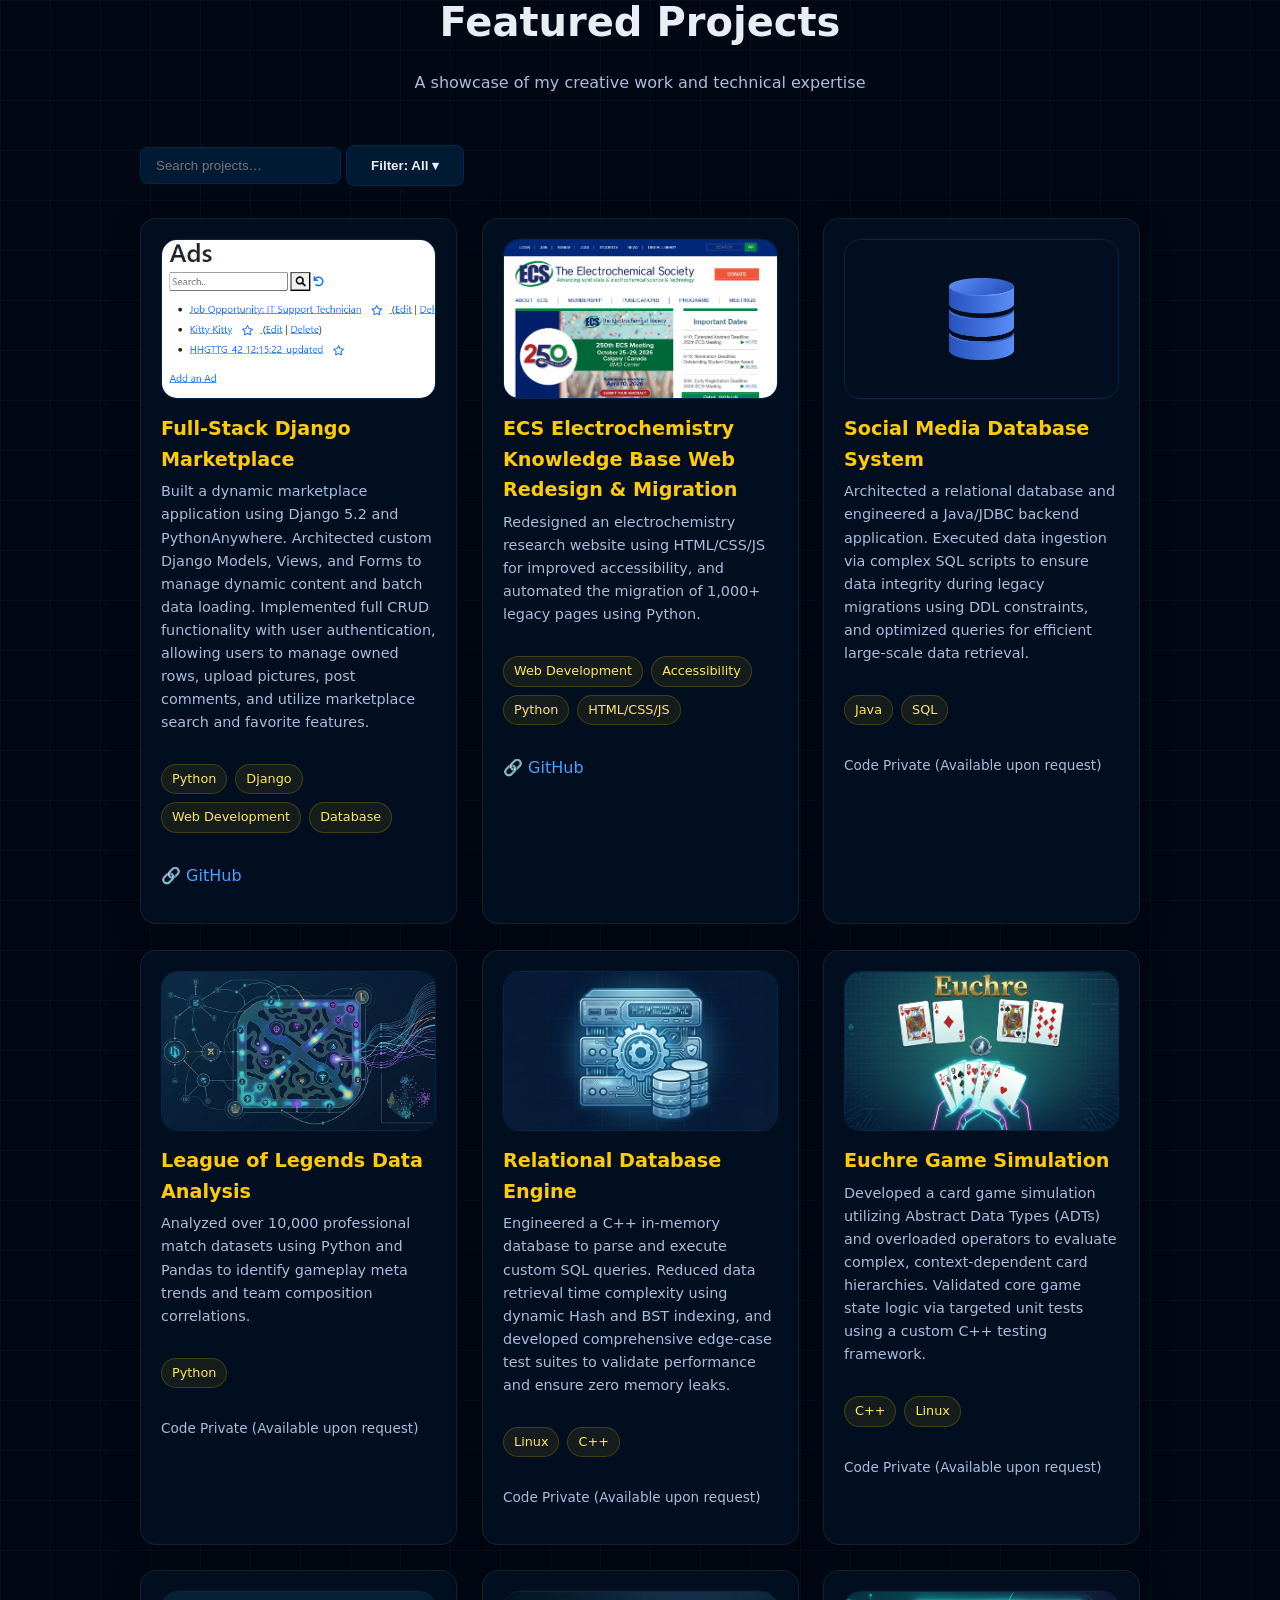
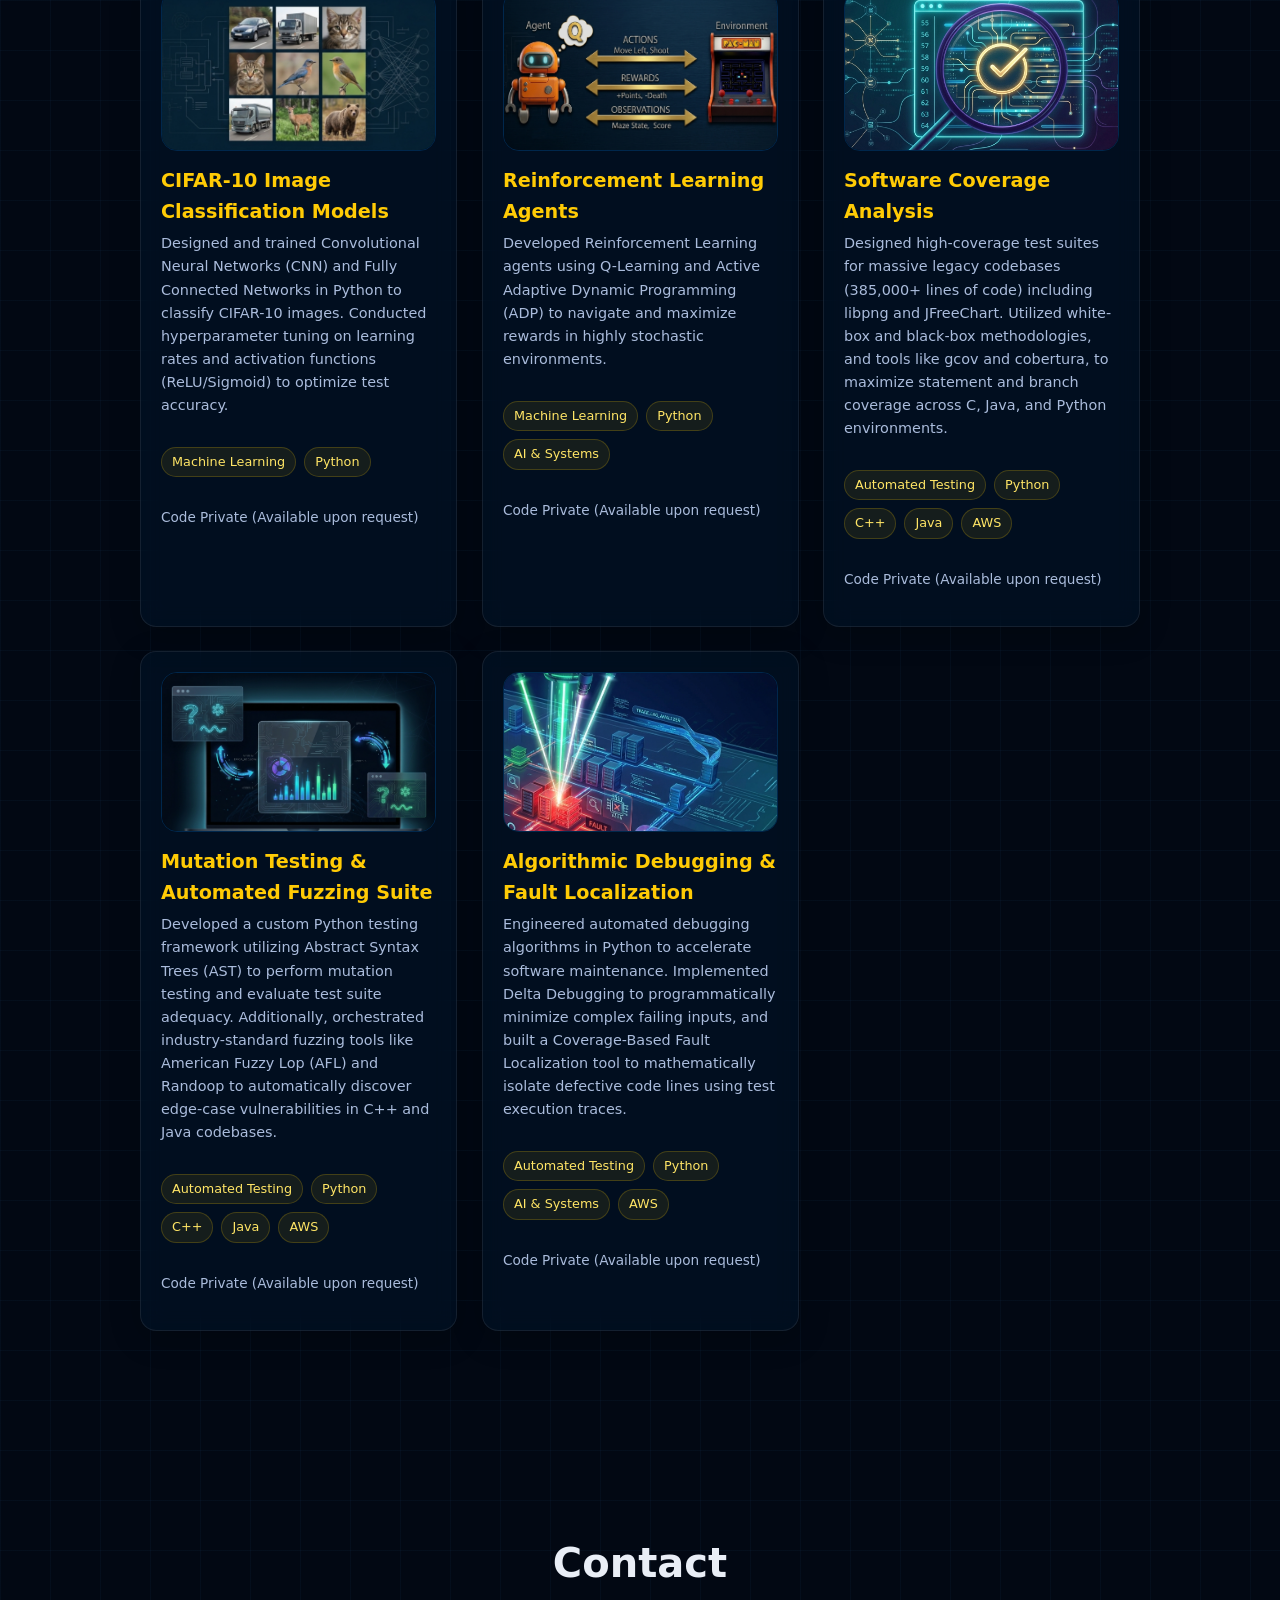
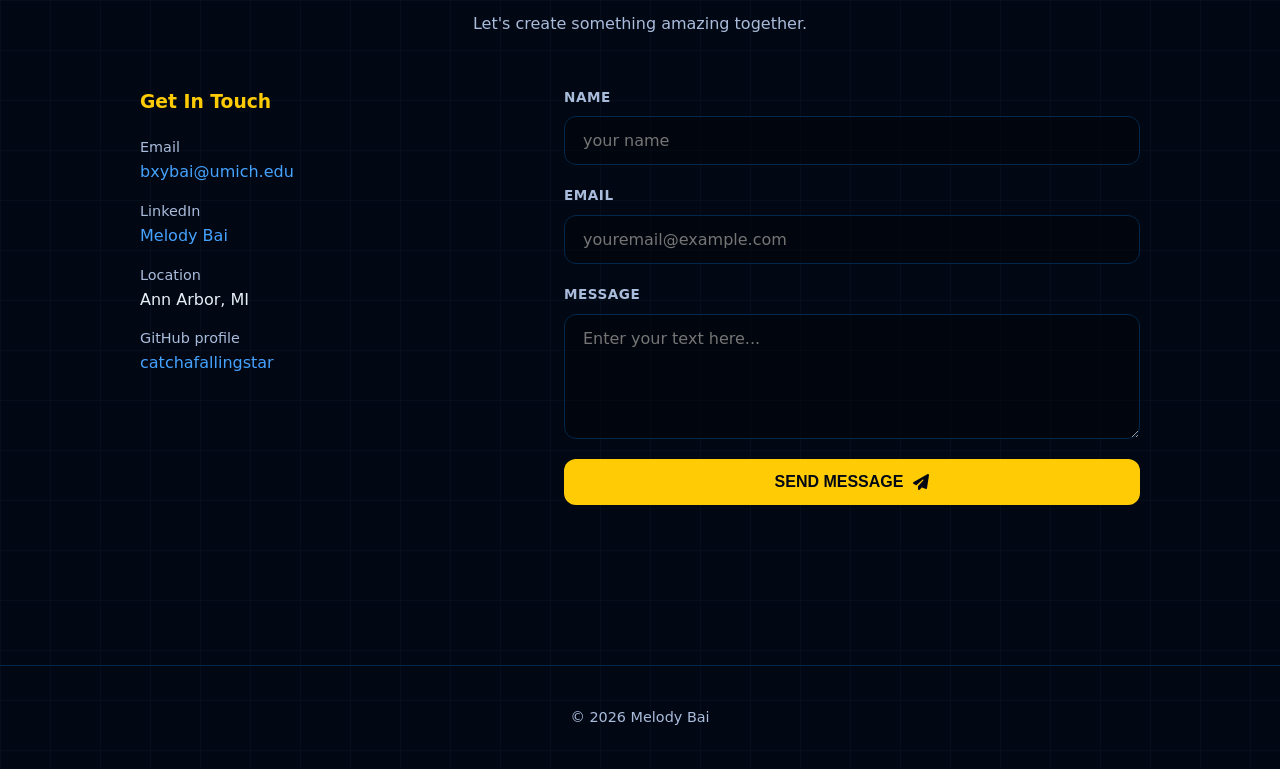
==== commit d81f60ff: "fix search bar" ====
--- a/index.html
+++ b/index.html
@@ -15,8 +15,9 @@
 </head>
 
 <body>
-  <!-- <div class="bg-mesh"><div> -->
+  <div class="bg-mesh"></div>
   <nav class="top-nav">
+    <div id="scrollProgress" class="scroll-progress-bar"></div>
     <div class="nav-container">
       <div class="logo">
         <span id="nav-name">Melody Bai</span>
@@ -56,7 +57,9 @@
     </div>
 
     <div class="hero-image-right">
-      <img src="assets/headshot.jpg" alt="Melody Bai" class="hero-portrait" />
+      <div class="hero-portrait-frame">
+        <img src="assets/headshot.jpg" alt="Melody Bai" class="hero-portrait" />
+      </div>
     </div>
   </section>
 
--- a/css/styles.css
+++ b/css/styles.css
@@ -117,68 +117,160 @@
   color: var(--maize);
 }
 
+/* Scroll Progress Bar */
+.scroll-progress-bar {
+  position: absolute;
+  bottom: 0;
+  left: 0;
+  width: 0%;
+  height: 3px;
+  background: linear-gradient(to right, var(--neon-blue), var(--maize));
+  transition: width 0.1s ease;
+  z-index: 101;
+}
+
 /* Hero Section */
 #home {
-
   align-items: center;
   position: relative;
-
 }
 
 .hero {
   display: grid;
-  grid-template-columns: 1.2fr auto;
-  /* Gives the text slightly more room than the image */
+  grid-template-columns: 1.3fr 1fr;
   align-items: center;
-  gap: 60px;
-  padding-top: 90px;
-}
-
-/* Right Side Image Container */
+  gap: 40px;
+  padding-top: 110px;
+  padding-bottom: 60px;
+  min-height: 100vh; /* Ensure hero takes full viewport height */
+  overflow: hidden; /* Prevent overflow from animations */
+}
+
+/* Right Side Image Container with perspective */
 .hero-image-right {
   display: flex;
-  justify-content: flex-end;
-  /* Pushes the image to the right edge */
+  justify-content: center;
   align-items: center;
   position: relative;
-}
-
-/* The Portrait Image Styling (Like Akash's) */
+  perspective: 1200px;
+  animation: hero-image-appear 1.2s ease-out 0.6s forwards; /* Delay for content to appear first */
+  opacity: 0;
+  transform: translateY(20px) scale(0.95);
+}
+
+@keyframes hero-image-appear {
+  to { opacity: 1; transform: translateY(0) scale(1); }
+}
+
+.hero-portrait-frame {
+  position: relative;
+  padding: 8px;
+  border-radius: 24px;
+  background: linear-gradient(135deg, var(--maize) 0%, var(--neon-blue) 100%);
+  box-shadow: 0 20px 50px rgba(0, 39, 76, 0.5), 0 0 30px rgba(255, 203, 5, 0.15);
+  transition: transform 0.5s cubic-bezier(0.175, 0.885, 0.32, 1.275), box-shadow 0.5s ease;
+  z-index: 2;
+  display: flex;
+  justify-content: center;
+  align-items: center;
+}
+
+.hero-portrait-frame::before {
+  content: \'\';
+  position: absolute;
+  top: -2px; left: -2px; right: -2px; bottom: -2px;
+  border-radius: 26px;
+  background: linear-gradient(45deg, var(--neon-maize), transparent, var(--neon-blue), transparent);
+  z-index: -1;
+  background-size: 400% 400%;
+  animation: borderGlow 8s linear infinite;
+}
+
+@keyframes borderGlow {
+  0% { background-position: 0% 50%; }
+  50% { background-position: 100% 50%; }
+  100% { background-position: 0% 50%; }
+}
+
 .hero-portrait {
   width: 100%;
-  max-width: 380px;
-  /* Controls how large the image gets */
+  max-width: 300px; /* Reduced from 380px to look elegant and well-balanced */
   height: auto;
   aspect-ratio: 4/5;
-  /* Gives it a nice vertical portrait shape */
   object-fit: cover;
-  border-radius: 24px;
-  /* Soft rounded corners instead of a full circle */
-  border: 1px solid var(--border);
-  box-shadow: 0 20px 40px rgba(0, 39, 76, 0.4);
-  /* Subtle UMich Blue drop shadow */
-  z-index: 2;
-}
-
-/* Optional: Adds a subtle blue/maize glow behind the image */
+  border-radius: 18px;
+  display: block;
+  transition: transform 0.5s ease;
+}
+
+/* Elegant geometric accent behind image */
+.hero-image-right::after {
+  content: \'\';
+  position: absolute;
+  bottom: -20px;
+  right: 20px;
+  width: 140px;
+  height: 140px;
+  background-image: radial-gradient(var(--maize) 1.5px, transparent 1.5px);
+  background-size: 15px 15px;
+  opacity: 0.25;
+  z-index: 1;
+  pointer-events: none;
+}
+
+/* Glow behind image */
 .hero-image-right::before {
-  content: '';
+  content: \'\';
   position: absolute;
   top: 50%;
   left: 50%;
   transform: translate(-50%, -50%);
-  width: 90%;
-  height: 90%;
-  background: radial-gradient(circle, rgba(69, 162, 255, 0.1) 0%, transparent 70%);
+  width: 100%;
+  height: 100%;
+  background: radial-gradient(circle, rgba(69, 162, 255, 0.15) 0%, transparent 70%);
   filter: blur(40px);
   z-index: 1;
 }
 
+/* Hover effects */
+.hero-image-right:hover .hero-portrait-frame {
+  transform: translateY(-8px) rotateY(-4px) rotateX(4px);
+  box-shadow: 0 30px 60px rgba(0, 39, 76, 0.6), 0 0 45px rgba(255, 203, 5, 0.25);
+}
+
+.hero-image-right:hover .hero-portrait {
+  transform: scale(1.02);
+}
 
 .hero h1 {
   font-size: clamp(2.5rem, 6vw, 4.5rem);
   line-height: 1.1;
   margin: 0 0 20px 0;
+  animation: text-slide-up 0.8s ease-out 0.2s forwards;
+  opacity: 0;
+  transform: translateY(20px);
+}
+
+.hero-content h2 {
+  animation: text-slide-up 0.8s ease-out forwards;
+  opacity: 0;
+  transform: translateY(20px);
+}
+
+.hero-content p#about {
+  animation: text-slide-up 0.8s ease-out 0.4s forwards;
+  opacity: 0;
+  transform: translateY(20px);
+}
+
+.hero-content .social-links {
+  animation: text-slide-up 0.8s ease-out 0.5s forwards;
+  opacity: 0;
+  transform: translateY(20px);
+}
+
+@keyframes text-slide-up {
+  to { opacity: 1; transform: translateY(0); }
 }
 
 /* New UMich Gradients */
@@ -509,12 +601,104 @@
   color: var(--maize);
 }
 
+/* --- High-end Timeline Design --- */
+.timeline {
+  position: relative;
+  padding-left: 35px;
+  border-left: 2px solid var(--border);
+  margin-top: 30px;
+}
+
+.timeline::before {
+  content: '';
+  position: absolute;
+  top: 0;
+  bottom: 0;
+  left: -2px;
+  width: 2px;
+  background: linear-gradient(to bottom, var(--neon-blue), var(--maize));
+}
+
 .timeline .item {
-  background: var(--card);
-  border: 1px solid var(--border);
-  padding: 20px;
-  border-radius: 12px;
-  margin-bottom: 15px;
+  position: relative;
+  background: rgba(0, 26, 51, 0.3);
+  backdrop-filter: blur(12px);
+  -webkit-backdrop-filter: blur(12px);
+  border: 1px solid rgba(255, 255, 255, 0.08);
+  padding: 24px;
+  border-radius: 16px;
+  margin-bottom: 30px;
+  transition: transform 0.4s cubic-bezier(0.175, 0.885, 0.32, 1.275), border-color 0.4s ease, box-shadow 0.4s ease, background-color 0.4s ease;
+}
+
+/* Timeline dot */
+.timeline .item::before {
+  content: '';
+  position: absolute;
+  left: -46px; /* Center-aligned with the border-left line */
+  top: 28px;
+  width: 20px;
+  height: 20px;
+  border-radius: 50%;
+  background: var(--bg);
+  border: 3px solid var(--neon-blue);
+  box-shadow: 0 0 10px rgba(69, 162, 255, 0.5);
+  transition: all 0.3s ease;
+  z-index: 2;
+}
+
+.timeline .item:hover::before {
+  border-color: var(--maize);
+  background: var(--maize);
+  box-shadow: 0 0 15px rgba(255, 203, 5, 0.8);
+  transform: scale(1.2);
+}
+
+.timeline .item:hover {
+  transform: translateX(6px) translateY(-4px);
+  border-color: rgba(255, 203, 5, 0.35);
+  box-shadow: 0 15px 40px rgba(255, 203, 5, 0.12);
+  background: rgba(0, 26, 51, 0.55);
+}
+
+.timeline .bullets {
+  list-style: none;
+  padding-left: 0;
+  margin-top: 15px;
+}
+
+.timeline .bullets li {
+  position: relative;
+  padding-left: 20px;
+  margin-bottom: 10px;
+  color: var(--text);
+  font-size: 0.95rem;
+}
+
+.timeline .bullets li::before {
+  content: '✦';
+  position: absolute;
+  left: 0;
+  top: 0;
+  color: var(--maize);
+  font-size: 0.8rem;
+}
+
+.education-wrap .item {
+  background: rgba(0, 26, 51, 0.3);
+  backdrop-filter: blur(12px);
+  -webkit-backdrop-filter: blur(12px);
+  border: 1px solid rgba(255, 255, 255, 0.08);
+  padding: 24px;
+  border-radius: 16px;
+  transition: transform 0.4s ease, border-color 0.4s ease, box-shadow 0.4s ease, background-color 0.4s ease;
+}
+
+.education-wrap .item:hover {
+  transform: translateY(-5px);
+  border-color: rgba(255, 203, 5, 0.35);
+  box-shadow: 0 15px 40px rgba(255, 203, 5, 0.12);
+  background: rgba(0, 26, 51, 0.55);
 }
 
 .search {
@@ -721,19 +905,26 @@
   grid-auto-flow: dense; /* Crucial for Bento layouts */
 }
 
-/* Add an empty div with class 'bg-mesh' to the top of your body */
+/* Elegant dynamic background with glowing drifting orbs and finer grid lines */
 .bg-mesh {
   position: fixed;
   top: 0; left: 0; right: 0; bottom: 0;
   z-index: -2;
-  background: radial-gradient(circle at 15% 50%, rgba(69, 162, 255, 0.08), transparent 50%),
-              radial-gradient(circle at 85% 30%, rgba(255, 203, 5, 0.05), transparent 50%);
-  animation: mesh-drift 15s infinite alternate ease-in-out;
+  background: 
+    radial-gradient(circle at 15% 25%, rgba(69, 162, 255, 0.12), transparent 45%),
+    radial-gradient(circle at 85% 75%, rgba(255, 203, 5, 0.08), transparent 45%),
+    radial-gradient(circle at 50% 50%, rgba(0, 39, 76, 0.15), transparent 50%);
+  filter: blur(60px);
+  animation: mesh-drift 20s infinite alternate ease-in-out;
 }
 
 @keyframes mesh-drift {
-  0% { transform: scale(1) translate(0, 0); }
-  100% { transform: scale(1.1) translate(-30px, 20px); }
+  0% { 
+    transform: scale(1) translate(0, 0); 
+  }
+  100% { 
+    transform: scale(1.15) translate(-40px, 30px); 
+  }
 }
 
 @media (max-width: 768px) {
@@ -766,4 +957,13 @@
   border: 1px dashed var(--border);
   border-radius: 8px;
   margin-bottom: 15px;
+}
+/* Hides the projects that don't match the search/filter */
+.hidden-card {
+  display: none !important;
+}
+
+/* Connects to your existing fadeInScale animation for smooth filtering */
+.fade-in {
+  animation: fadeInScale 0.4s ease forwards;
 }
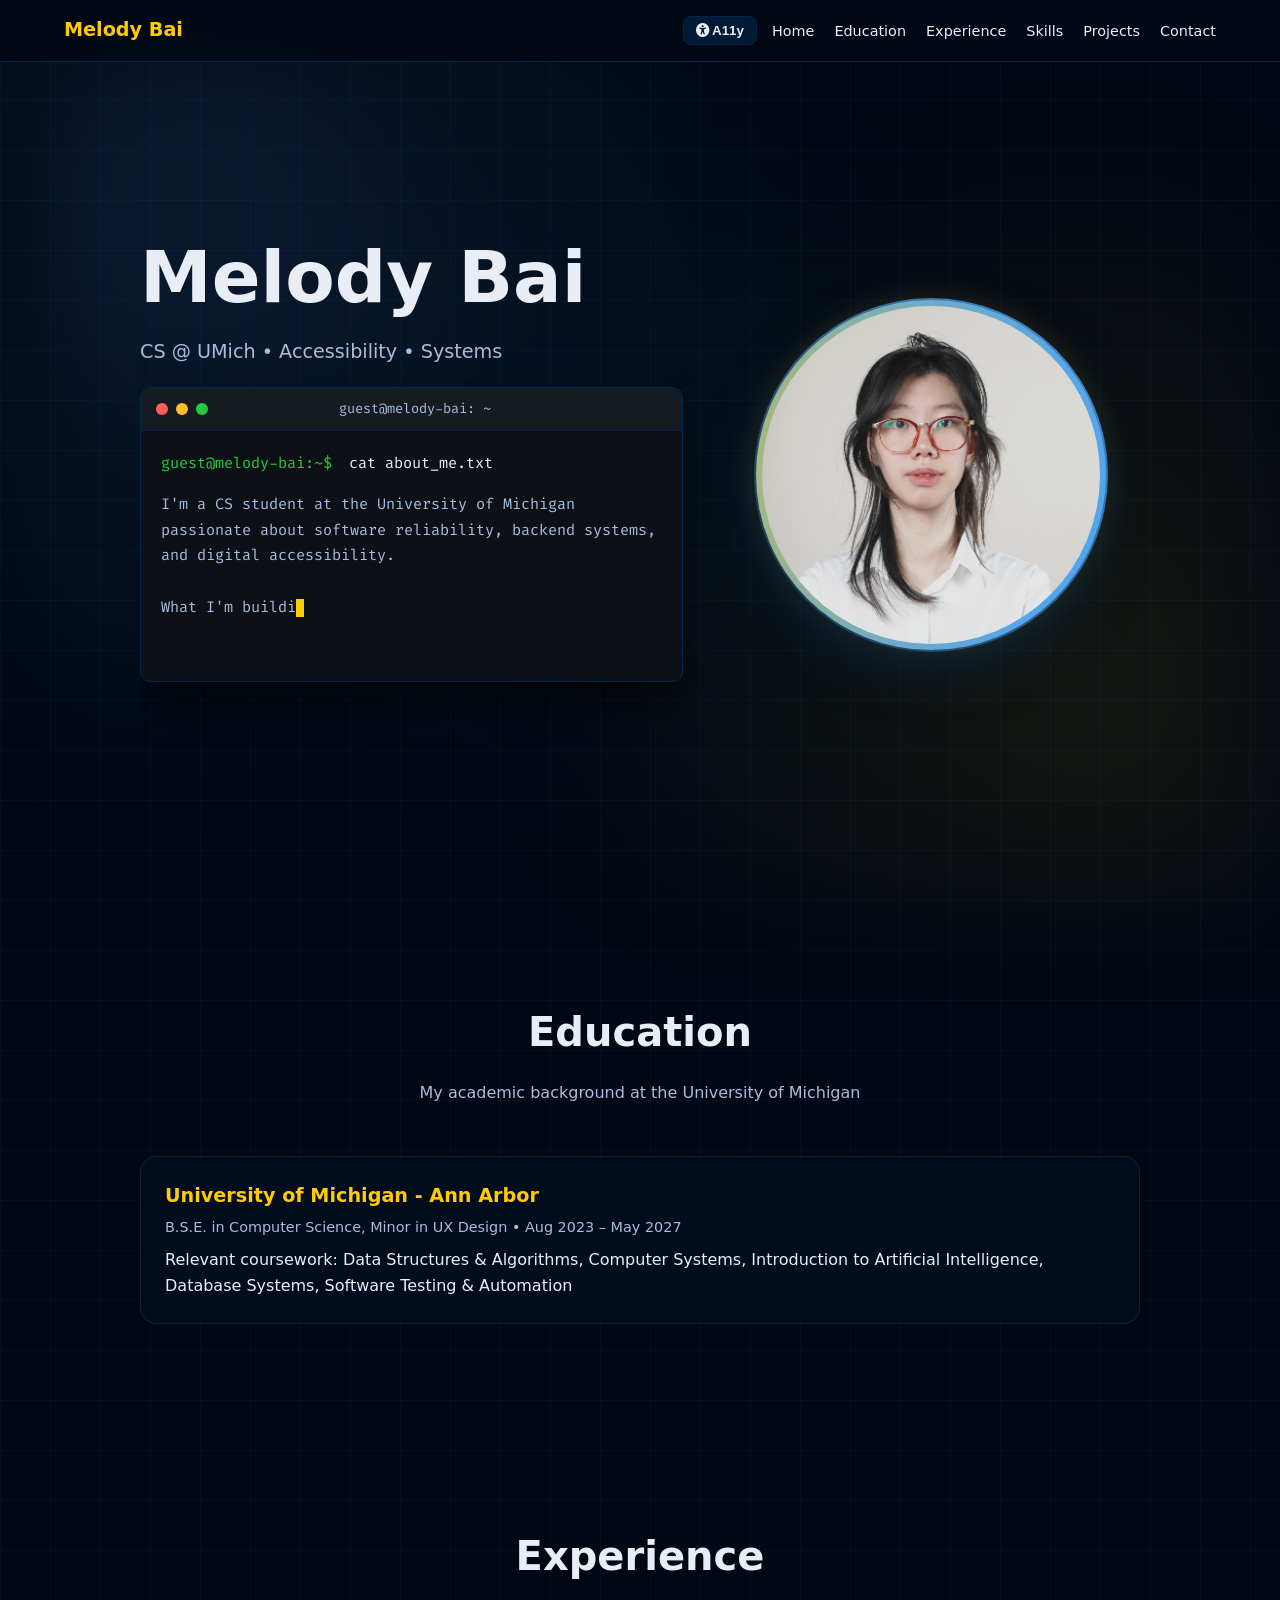
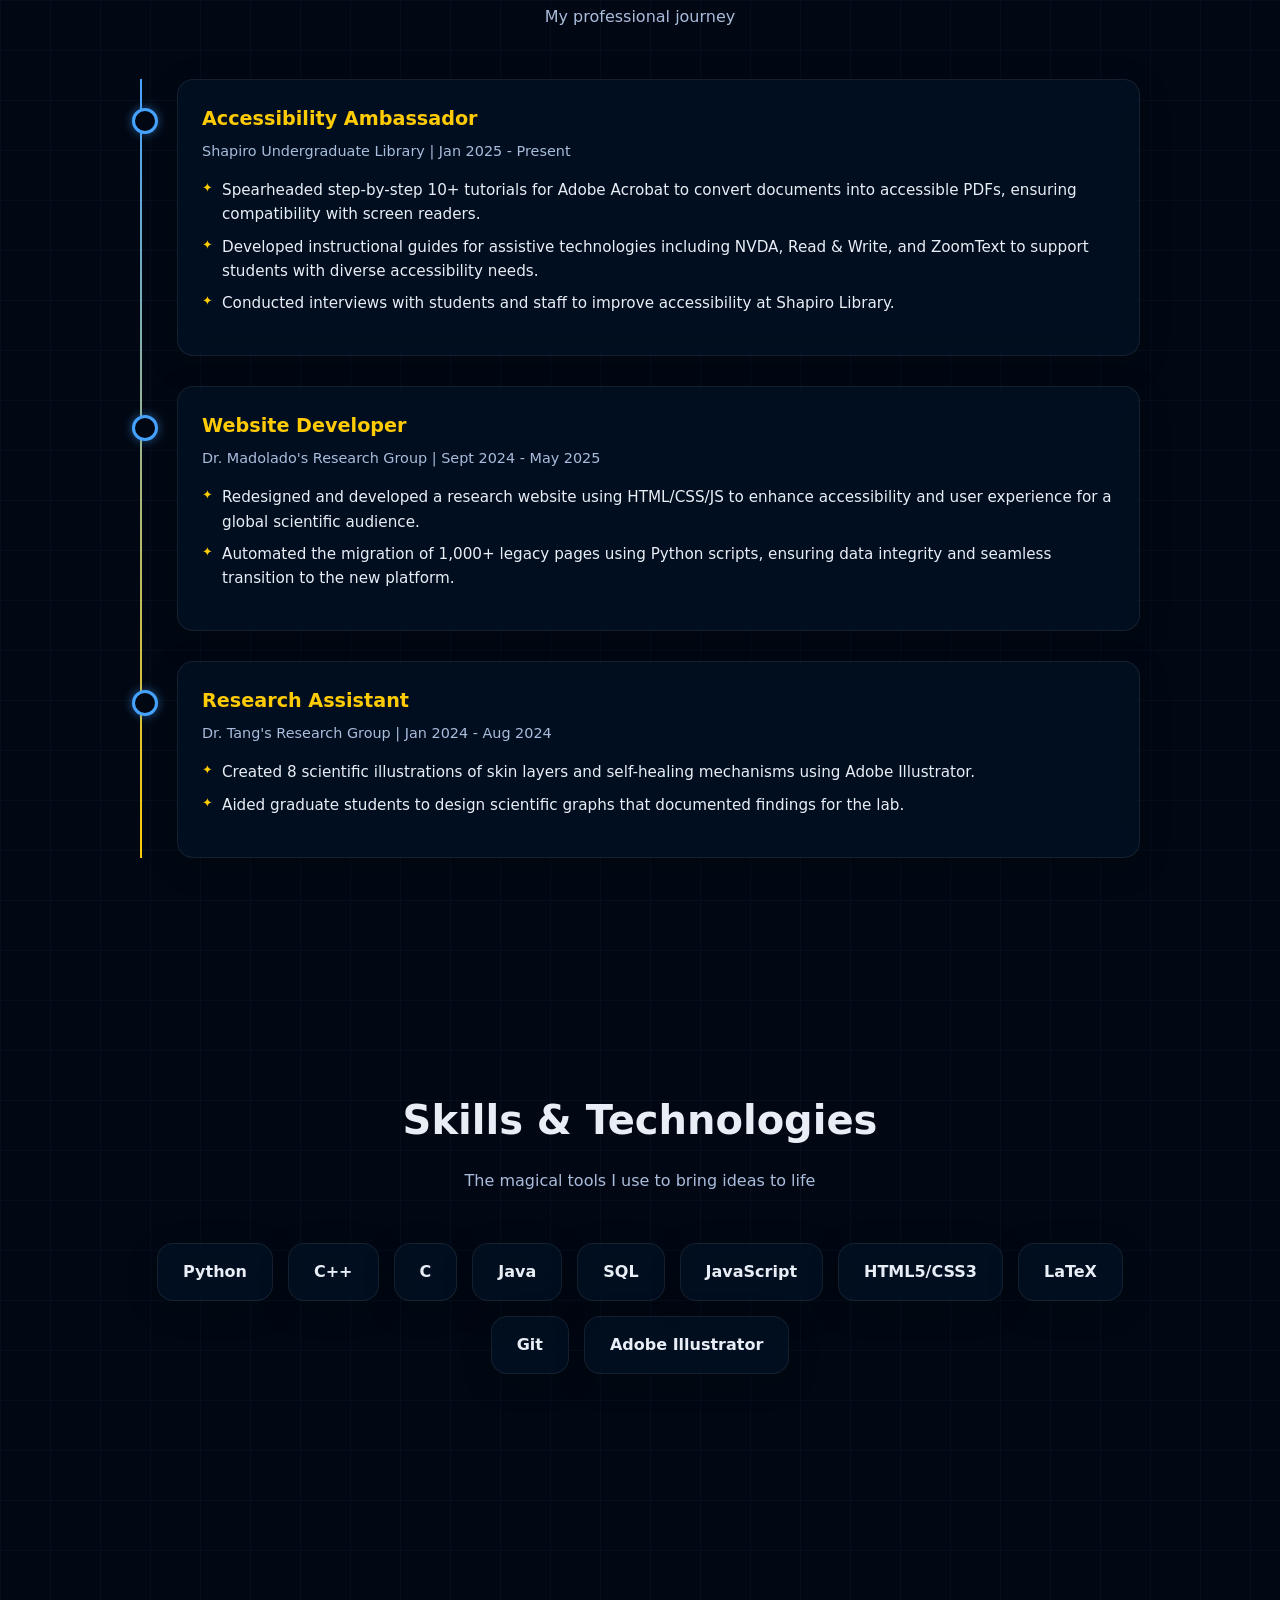
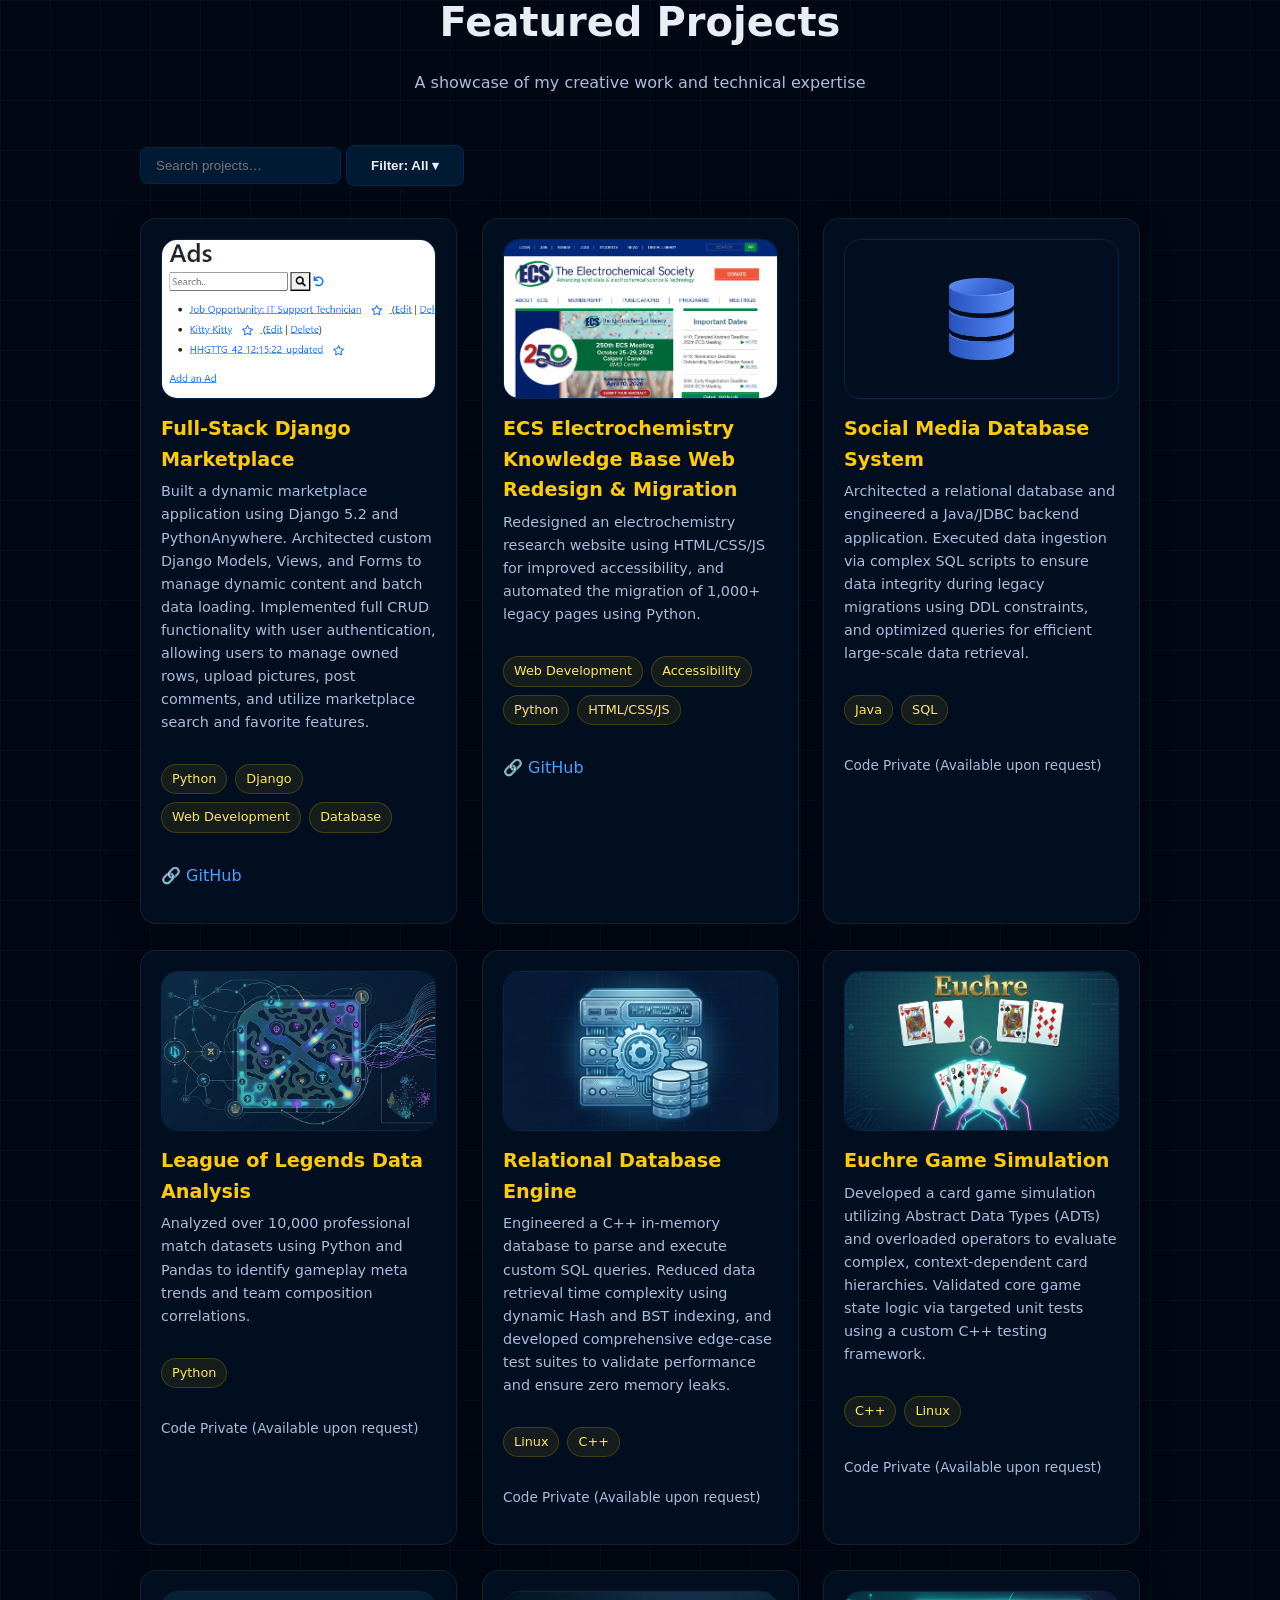
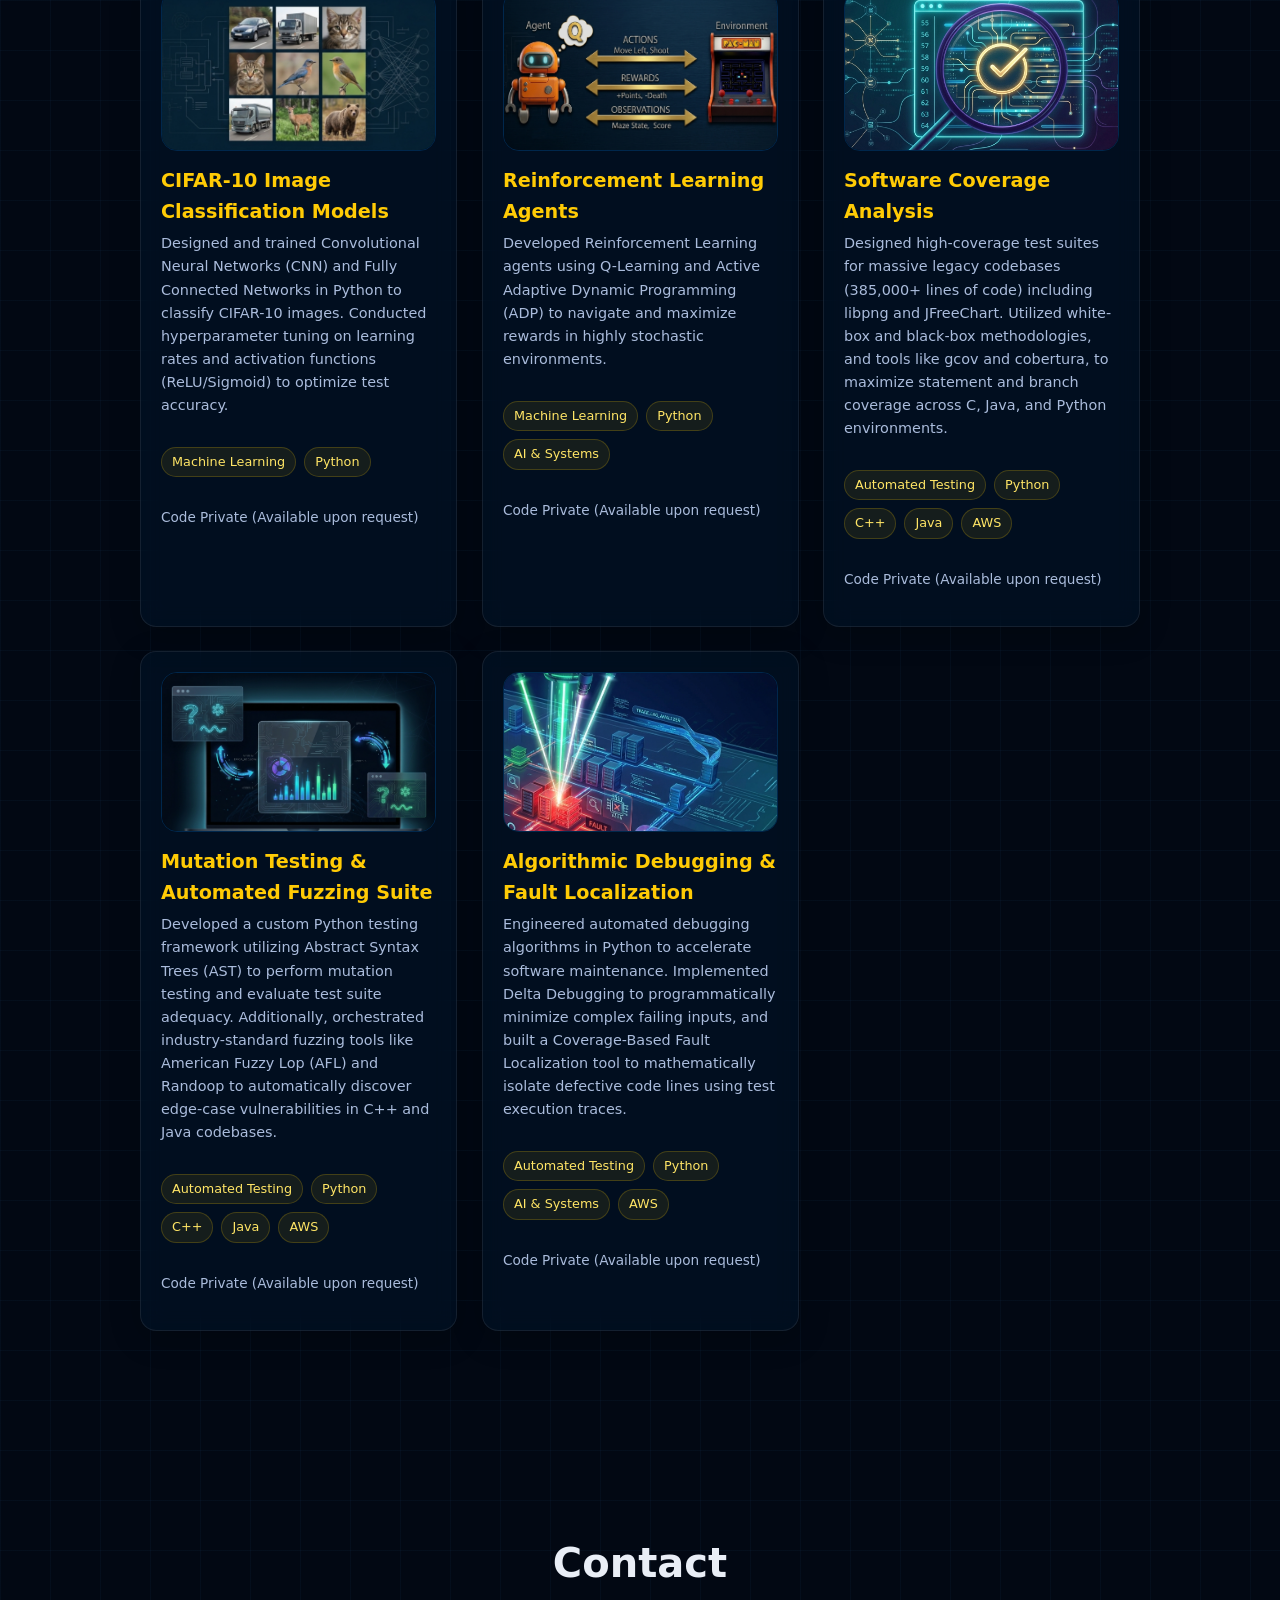
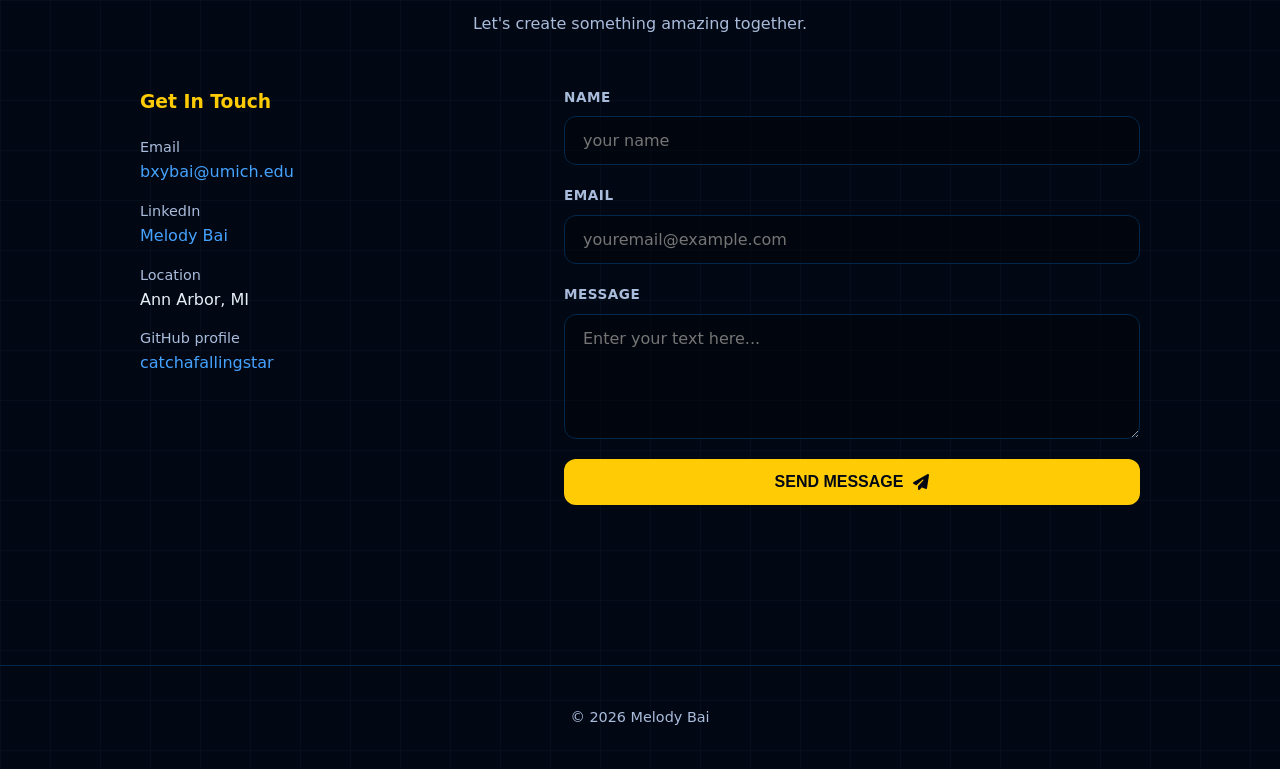
==== commit 5c55b5d1: "main page" ====
--- a/index.html
+++ b/index.html
@@ -23,11 +23,13 @@
         <span id="nav-name">Melody Bai</span>
       </div>
 
-      <button id="a11yToggle" class="btn secondary-btn" aria-label="Toggle Dyslexia Friendly Font" style="padding: 6px 12px; margin-left: auto; margin-right: 15px; border-color: var(--border);">
+      <button id="a11yToggle" class="btn secondary-btn" aria-label="Toggle Dyslexia Friendly Font"
+        style="padding: 6px 12px; margin-left: auto; margin-right: 15px; border-color: var(--border);">
         <i class="fas fa-universal-access"></i> A11y
       </button>
 
-      <button class="mobile-toggle" id="mobileToggle" aria-expanded="false" aria-label="Open navigation menu" aria-controls="navLinks">
+      <button class="mobile-toggle" id="mobileToggle" aria-expanded="false" aria-label="Open navigation menu"
+        aria-controls="navLinks">
         <i class="fas fa-bars" aria-hidden="true"></i>
       </button>
 
@@ -44,23 +46,35 @@
 
   <section id="home" class="hero container">
     <div class="hero-content">
-      <div class="gradient-blue">
-        <h2>Welcome to my corner of interest! I'm</h2>
+      <h1 class="hero-title" id="name">Melody Bai</h1>
+      <p class="hero-subtitle" id="tagline">CS @ UMich • Accessibility • Systems</p>
+
+      <div class="terminal-window">
+        <div class="terminal-header">
+          <div class="terminal-buttons">
+            <span class="close-btn"></span>
+            <span class="minimize-btn"></span>
+            <span class="maximize-btn"></span>
+          </div>
+          <div class="terminal-title">guest@melody-bai: ~</div>
+        </div>
+
+        <div class="terminal-body">
+          <div class="command-line">
+            <span class="prompt">guest@melody-bai:~$</span> cat about_me.txt
+          </div>
+          <div class="terminal-text">
+            <span id="typed-about"></span><span class="cursor">&nbsp;</span>
+          </div>
+        </div>
       </div>
-      <h1>Melody Bai</h1>
-      <h2 class="gradient-maize" id="tagline" style="margin-bottom: 15px;"></h2>
 
-      <p id="about"
-        style="max-width: 550px; margin-top: 0; margin-bottom: 30px; font-size: 1.05rem; color: var(--muted);"></p>
-
-      <div id="links" class="social-links"></div>
-    </div>
-
-    <div class="hero-image-right">
-      <div class="hero-portrait-frame">
-        <img src="assets/headshot.jpg" alt="Melody Bai" class="hero-portrait" />
+      <div class="hero-actions">
       </div>
     </div>
+    <div class="hero-portrait-frame">
+    <img src="assets/headshot.jpg" alt="Melody Bai Portrait" class="hero-portrait">
+  </div>
   </section>
 
   <section id="education-sec" class="container section">
--- a/css/styles.css
+++ b/css/styles.css
@@ -142,8 +142,10 @@
   gap: 40px;
   padding-top: 110px;
   padding-bottom: 60px;
-  min-height: 100vh; /* Ensure hero takes full viewport height */
-  overflow: hidden; /* Prevent overflow from animations */
+  min-height: 100vh;
+  /* Ensure hero takes full viewport height */
+  overflow: hidden;
+  /* Prevent overflow from animations */
 }
 
 /* Right Side Image Container with perspective */
@@ -153,19 +155,25 @@
   align-items: center;
   position: relative;
   perspective: 1200px;
-  animation: hero-image-appear 1.2s ease-out 0.6s forwards; /* Delay for content to appear first */
+  animation: hero-image-appear 1.2s ease-out 0.6s forwards;
+  /* Delay for content to appear first */
   opacity: 0;
   transform: translateY(20px) scale(0.95);
 }
 
 @keyframes hero-image-appear {
-  to { opacity: 1; transform: translateY(0) scale(1); }
+  to {
+    opacity: 1;
+    transform: translateY(0) scale(1);
+  }
 }
 
 .hero-portrait-frame {
   position: relative;
-  padding: 8px;
-  border-radius: 24px;
+  padding: 6px;
+  /* This controls the thickness of the glowing border */
+  border-radius: 50%;
+  /* Changed to 50% to make it a perfect circle! */
   background: linear-gradient(135deg, var(--maize) 0%, var(--neon-blue) 100%);
   box-shadow: 0 20px 50px rgba(0, 39, 76, 0.5), 0 0 30px rgba(255, 203, 5, 0.15);
   transition: transform 0.5s cubic-bezier(0.175, 0.885, 0.32, 1.275), box-shadow 0.5s ease;
@@ -173,35 +181,63 @@
   display: flex;
   justify-content: center;
   align-items: center;
-}
-
+  width: 100%;
+  max-width: 350px;
+  /* Keeps the size constrained */
+  aspect-ratio: 1 / 1;
+  margin: 0 auto;
+}
+
+/* 2. The Animated Glow Behind the Frame */
 .hero-portrait-frame::before {
-  content: \'\';
+  content: '';
   position: absolute;
-  top: -2px; left: -2px; right: -2px; bottom: -2px;
-  border-radius: 26px;
+  top: -2px;
+  left: -2px;
+  right: -2px;
+  bottom: -2px;
+  border-radius: 50%;
+  /* Must also be a circle! */
   background: linear-gradient(45deg, var(--neon-maize), transparent, var(--neon-blue), transparent);
   z-index: -1;
   background-size: 400% 400%;
   animation: borderGlow 8s linear infinite;
 }
 
-@keyframes borderGlow {
-  0% { background-position: 0% 50%; }
-  50% { background-position: 100% 50%; }
-  100% { background-position: 0% 50%; }
-}
-
+/* 3. The Image Itself */
 .hero-portrait {
   width: 100%;
-  max-width: 300px; /* Reduced from 380px to look elegant and well-balanced */
-  height: auto;
-  aspect-ratio: 4/5;
+  height: 100%;
   object-fit: cover;
-  border-radius: 18px;
+  border-radius: 50%;
+  /* Perfect circle */
   display: block;
-  transition: transform 0.5s ease;
-}
+  /* Removed the old border and margin from here, since the frame handles it now */
+}
+
+/* 4. The Animation Keyframes (Make sure you have this!) */
+@keyframes borderGlow {
+  0% {
+    background-position: 0% 50%;
+  }
+
+  50% {
+    background-position: 100% 50%;
+  }
+
+  100% {
+    background-position: 0% 50%;
+  }
+}
+
+/* Adds a nice interactive hover effect */
+.hero-portrait:hover {
+  scale: 1.02;
+  box-shadow: 0 15px 40px rgba(69, 162, 255, 0.2);
+  /* Soft neon-blue glow */
+}
+
+
 
 /* Elegant geometric accent behind image */
 .hero-image-right::after {
@@ -232,15 +268,7 @@
   z-index: 1;
 }
 
-/* Hover effects */
-.hero-image-right:hover .hero-portrait-frame {
-  transform: translateY(-8px) rotateY(-4px) rotateX(4px);
-  box-shadow: 0 30px 60px rgba(0, 39, 76, 0.6), 0 0 45px rgba(255, 203, 5, 0.25);
-}
-
-.hero-image-right:hover .hero-portrait {
-  transform: scale(1.02);
-}
+
 
 .hero h1 {
   font-size: clamp(2.5rem, 6vw, 4.5rem);
@@ -270,22 +298,112 @@
 }
 
 @keyframes text-slide-up {
-  to { opacity: 1; transform: translateY(0); }
-}
-
-/* New UMich Gradients */
-.gradient-maize {
-  background: linear-gradient(to right, var(--neon-maize), var(--maize));
-  -webkit-background-clip: text;
-  -webkit-text-fill-color: transparent;
-  /* Adds a subtle glow behind the text */
-  filter: drop-shadow(0 0 8px rgba(255, 203, 5, 0.3));
-}
-
-.gradient-blue {
-  background: linear-gradient(to right, #88c0ff, var(--neon-blue));
-  -webkit-background-clip: text;
-  -webkit-text-fill-color: transparent;
+  to {
+    opacity: 1;
+    transform: translateY(0);
+  }
+}
+
+
+
+
+/* Terminal Window Container */
+.terminal-window {
+  background-color: #0d1117;
+  /* Deep terminal black */
+  border: 1px solid var(--border);
+  border-radius: 10px;
+  box-shadow: 0 20px 40px rgba(0, 0, 0, 0.6);
+  overflow: hidden;
+  font-family: 'Fira Code', monospace;
+  /* Uses your existing code font */
+  width: 100%;
+  max-width: 600px;
+}
+
+/* Terminal Header & macOS Buttons */
+.terminal-header {
+  background-color: #161b22;
+  padding: 10px 15px;
+  display: flex;
+  align-items: center;
+  border-bottom: 1px solid var(--border);
+}
+
+.terminal-buttons {
+  display: flex;
+  gap: 8px;
+}
+
+.terminal-buttons span {
+  width: 12px;
+  height: 12px;
+  border-radius: 50%;
+  display: inline-block;
+}
+
+.close-btn {
+  background-color: #ff5f56;
+}
+
+.minimize-btn {
+  background-color: #ffbd2e;
+}
+
+.maximize-btn {
+  background-color: #27c93f;
+}
+
+.terminal-title {
+  flex-grow: 1;
+  text-align: center;
+  color: var(--muted);
+  font-size: 0.85rem;
+  margin-left: -44px;
+  /* Offsets the buttons to perfectly center text */
+}
+
+/* Terminal Body & Text */
+.terminal-body {
+  padding: 20px;
+  color: var(--muted);
+  font-size: 0.95rem;
+  line-height: 1.7;
+  min-height: 250px;
+}
+
+.command-line {
+  color: var(--text);
+  margin-bottom: 15px;
+}
+
+.prompt {
+  color: #27c93f;
+  /* Hacker green */
+  margin-right: 8px;
+}
+
+/* Blinking Cursor Animation */
+.cursor {
+  display: inline-block;
+  width: 8px;
+  height: 1.2em;
+  background-color: var(--maize);
+  /* Using your UMich maize color! */
+  vertical-align: middle;
+  animation: blink 1s step-end infinite;
+}
+
+@keyframes blink {
+
+  0%,
+  100% {
+    opacity: 1;
+  }
+
+  50% {
+    opacity: 0;
+  }
 }
 
 .hero-subtitle {
@@ -317,12 +435,15 @@
   flex-wrap: wrap;
   justify-content: start;
 }
+
 #links a.icon-link {
   font-size: 2.2rem;
   color: var(--muted);
   transition: all 0.2s ease;
-  padding: 0; /* Clear the excessive padding */
-}
+  padding: 0;
+  /* Clear the excessive padding */
+}
+
 /* Optional: Make them glow UMich Maize when you hover over them */
 #links a.icon-link:hover {
   color: var(--maize);
@@ -635,7 +756,8 @@
 .timeline .item::before {
   content: '';
   position: absolute;
-  left: -46px; /* Center-aligned with the border-left line */
+  left: -46px;
+  /* Center-aligned with the border-left line */
   top: 28px;
   width: 20px;
   height: 20px;
@@ -724,6 +846,7 @@
   margin-bottom: 15px;
   border: 1px solid var(--border);
 }
+
 /* Footer Styling */
 .footer {
   padding: 40px 0;
@@ -733,6 +856,7 @@
   font-size: 0.9rem;
   margin-top: 60px;
 }
+
 /* Elements start hidden and slightly pushed down */
 .reveal {
   opacity: 0;
@@ -745,6 +869,7 @@
   opacity: 1;
   transform: translateY(0);
 }
+
 /* Section Green/Blue Ambient Glow */
 /* .glow-green {
   position: absolute;
@@ -780,13 +905,13 @@
     justify-content: start;
     align-items: center;
     gap: 40px;
-    
+
     /* ADD THIS: Pushes everything down from the top of the screen */
-    padding-top: 100px; 
-    
+    padding-top: 100px;
+
     /* ALSO FIX THIS: Change 'right' to 'left' so the slide animation works! */
-    transition: left 0.4s cubic-bezier(0.4, 0, 0.2, 1); 
-    
+    transition: left 0.4s cubic-bezier(0.4, 0, 0.2, 1);
+
     z-index: 1000;
   }
 
@@ -801,7 +926,7 @@
     font-size: 1.2rem;
     padding: 10px;
   }
-   
+
   .nav-links.active {
     /* CHANGE 4: Slide to the left edge */
     left: 0;
@@ -827,10 +952,7 @@
     /* Moves the picture ABOVE the text on mobile phones */
   }
 
-  .hero-portrait {
-    max-width: 280px;
-    /* Slightly smaller image on phones */
-  }
+
 
   .contact-grid {
     grid-template-columns: 1fr;
@@ -864,6 +986,7 @@
 #links a.icon-link:focus-visible {
   border-radius: 8px;
 }
+
 /* =========================================
    NEW: Accessibility Mode (Dyslexia Friendly)
    ========================================= */
@@ -878,39 +1001,48 @@
 /* =========================================
    NEW: Smooth Filtering Animations
    ========================================= */
-.project-card, .timeline .item, .skill-card {
+.project-card,
+.timeline .item,
+.skill-card {
   /* Semi-transparent background */
-  background: rgba(0, 26, 51, 0.4); 
+  background: rgba(0, 26, 51, 0.4);
   /* The Framer blur effect */
-  backdrop-filter: blur(12px); 
+  backdrop-filter: blur(12px);
   -webkit-backdrop-filter: blur(12px);
   /* A very subtle, lighter border */
-  border: 1px solid rgba(255, 255, 255, 0.08); 
+  border: 1px solid rgba(255, 255, 255, 0.08);
   box-shadow: 0 8px 32px rgba(0, 0, 0, 0.2);
   border-radius: 16px;
   transition: transform 0.4s ease, border-color 0.4s ease, background 0.4s ease;
 }
 
-.project-card:hover, .timeline .item:hover {
+.project-card:hover,
+.timeline .item:hover {
   transform: translateY(-8px);
   background: rgba(0, 26, 51, 0.6);
-  border-color: rgba(255, 203, 5, 0.3); /* Subtle Maize glow */
+  border-color: rgba(255, 203, 5, 0.3);
+  /* Subtle Maize glow */
   box-shadow: 0 15px 40px rgba(255, 203, 5, 0.08);
 }
+
 .projects-grid {
   display: grid;
   grid-template-columns: repeat(auto-fill, minmax(300px, 1fr));
   grid-auto-rows: minmax(300px, auto);
   gap: 25px;
-  grid-auto-flow: dense; /* Crucial for Bento layouts */
+  grid-auto-flow: dense;
+  /* Crucial for Bento layouts */
 }
 
 /* Elegant dynamic background with glowing drifting orbs and finer grid lines */
 .bg-mesh {
   position: fixed;
-  top: 0; left: 0; right: 0; bottom: 0;
+  top: 0;
+  left: 0;
+  right: 0;
+  bottom: 0;
   z-index: -2;
-  background: 
+  background:
     radial-gradient(circle at 15% 25%, rgba(69, 162, 255, 0.12), transparent 45%),
     radial-gradient(circle at 85% 75%, rgba(255, 203, 5, 0.08), transparent 45%),
     radial-gradient(circle at 50% 50%, rgba(0, 39, 76, 0.15), transparent 50%);
@@ -919,25 +1051,30 @@
 }
 
 @keyframes mesh-drift {
-  0% { 
-    transform: scale(1) translate(0, 0); 
-  }
-  100% { 
-    transform: scale(1.15) translate(-40px, 30px); 
+  0% {
+    transform: scale(1) translate(0, 0);
+  }
+
+  100% {
+    transform: scale(1.15) translate(-40px, 30px);
   }
 }
 
 @media (max-width: 768px) {
+
   .project-card:nth-child(1),
   .project-card:nth-child(4) {
-    grid-column: span 1; /* Reset on mobile */
-  }
-}
+    grid-column: span 1;
+    /* Reset on mobile */
+  }
+}
+
 @keyframes fadeInScale {
   0% {
     opacity: 0;
     transform: scale(0.90);
   }
+
   100% {
     opacity: 1;
     transform: scale(1);
@@ -953,11 +1090,13 @@
   align-items: center;
   justify-content: center;
   height: 160px;
-  background: linear-gradient(45deg, var(--bg), #001f3f); /* Dark gradient */
+  background: linear-gradient(45deg, var(--bg), #001f3f);
+  /* Dark gradient */
   border: 1px dashed var(--border);
   border-radius: 8px;
   margin-bottom: 15px;
 }
+
 /* Hides the projects that don't match the search/filter */
 .hidden-card {
   display: none !important;
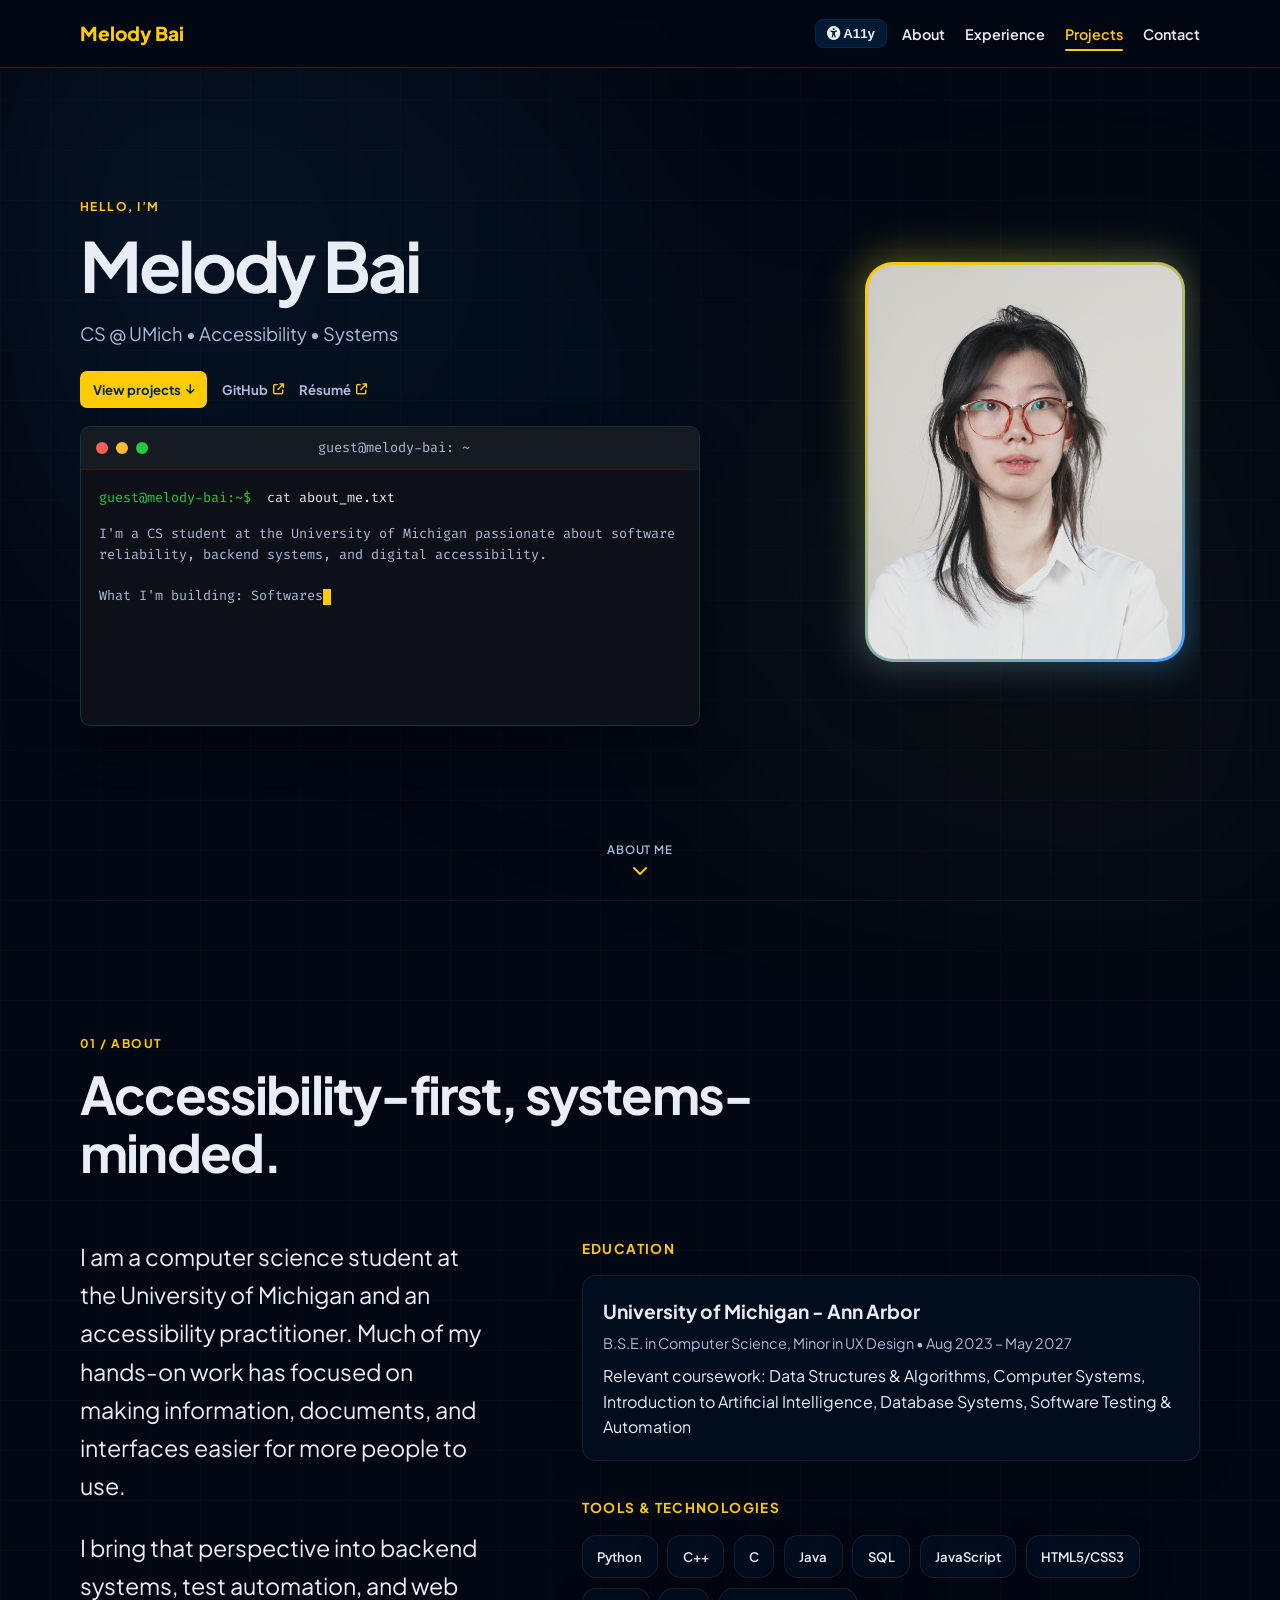
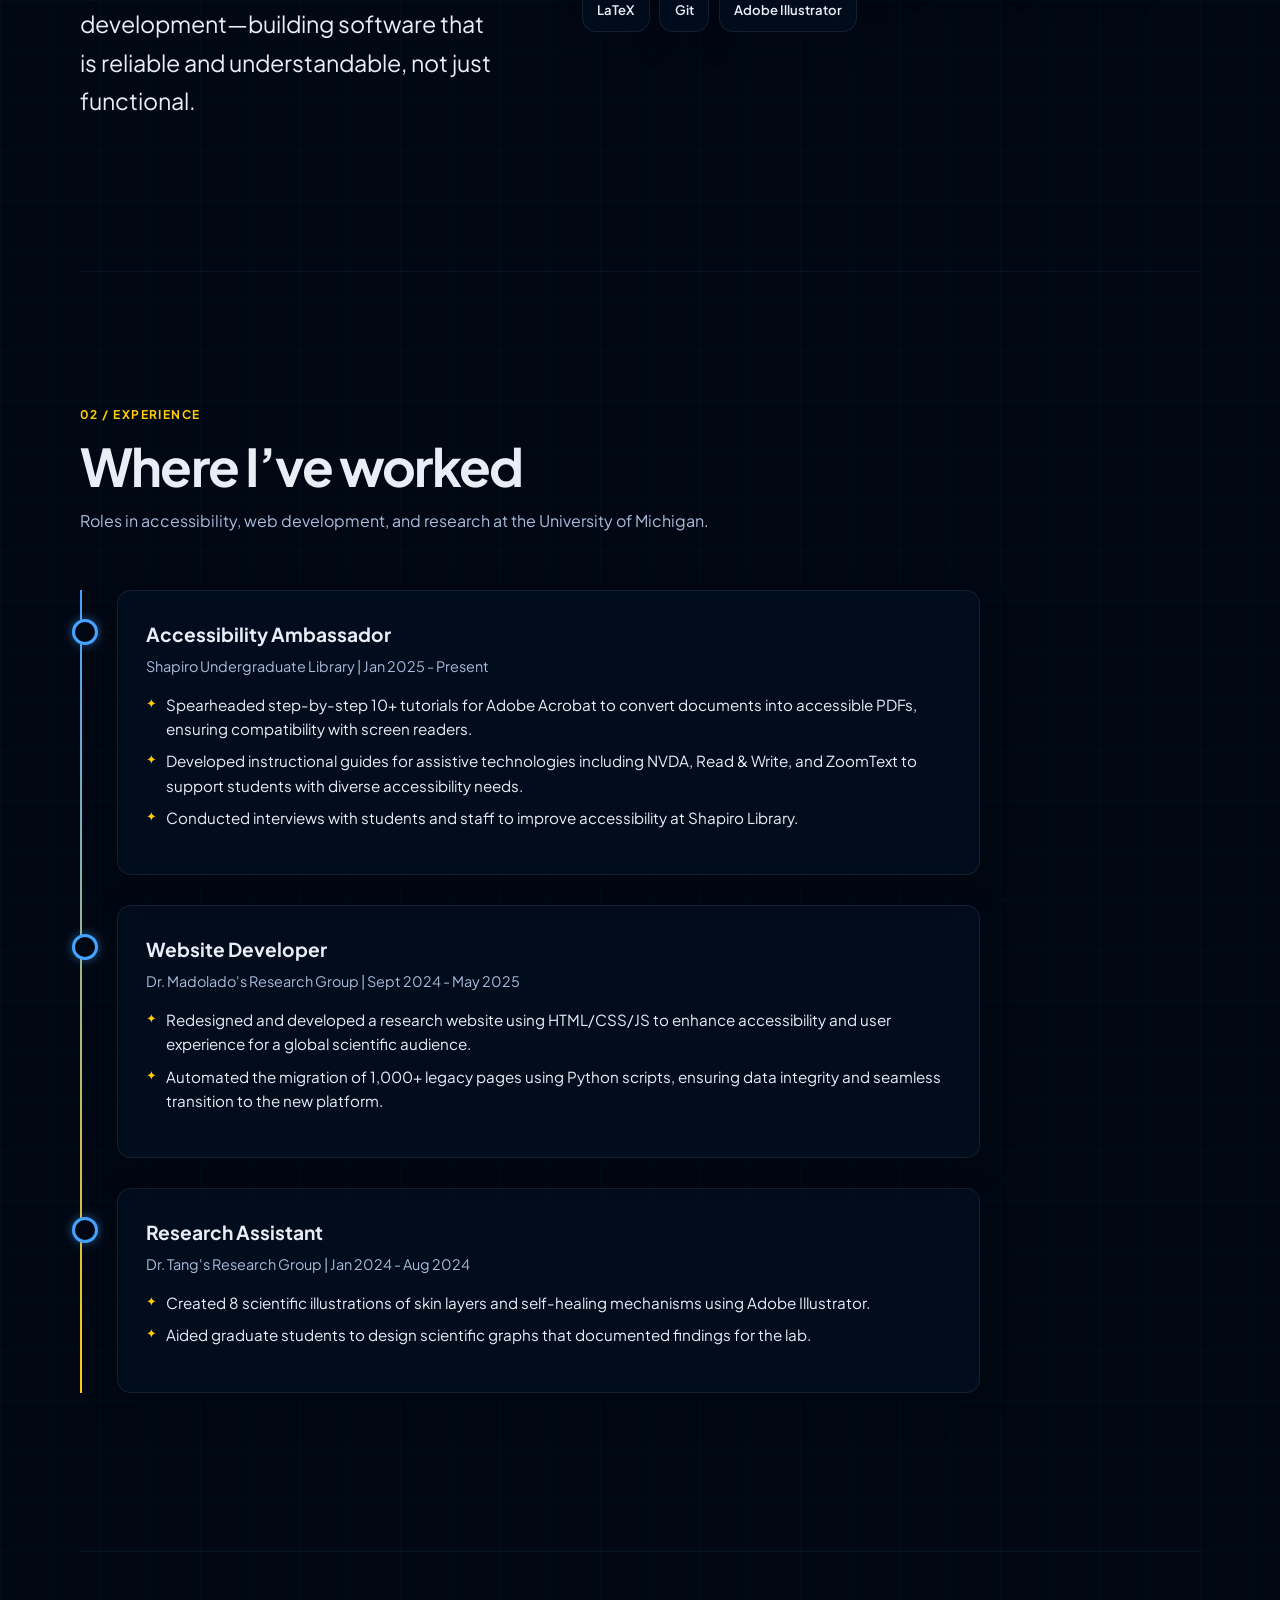
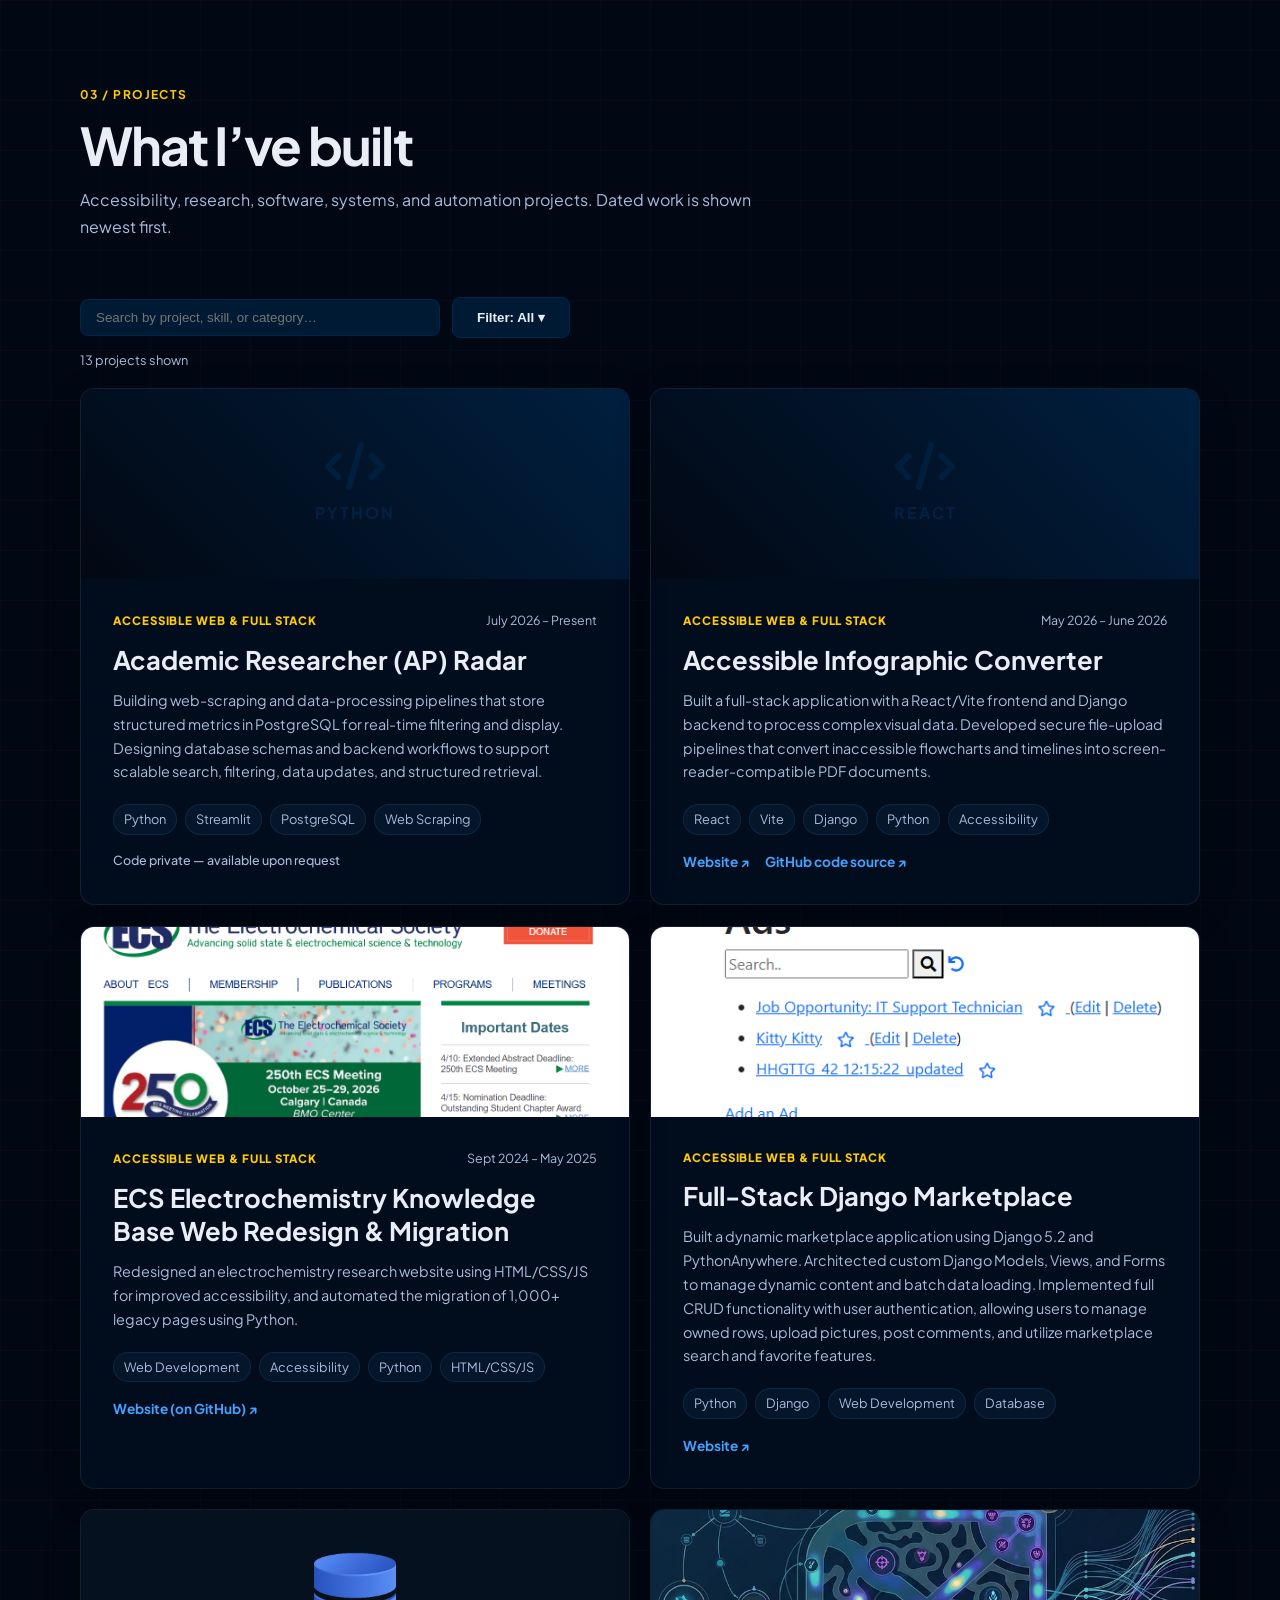
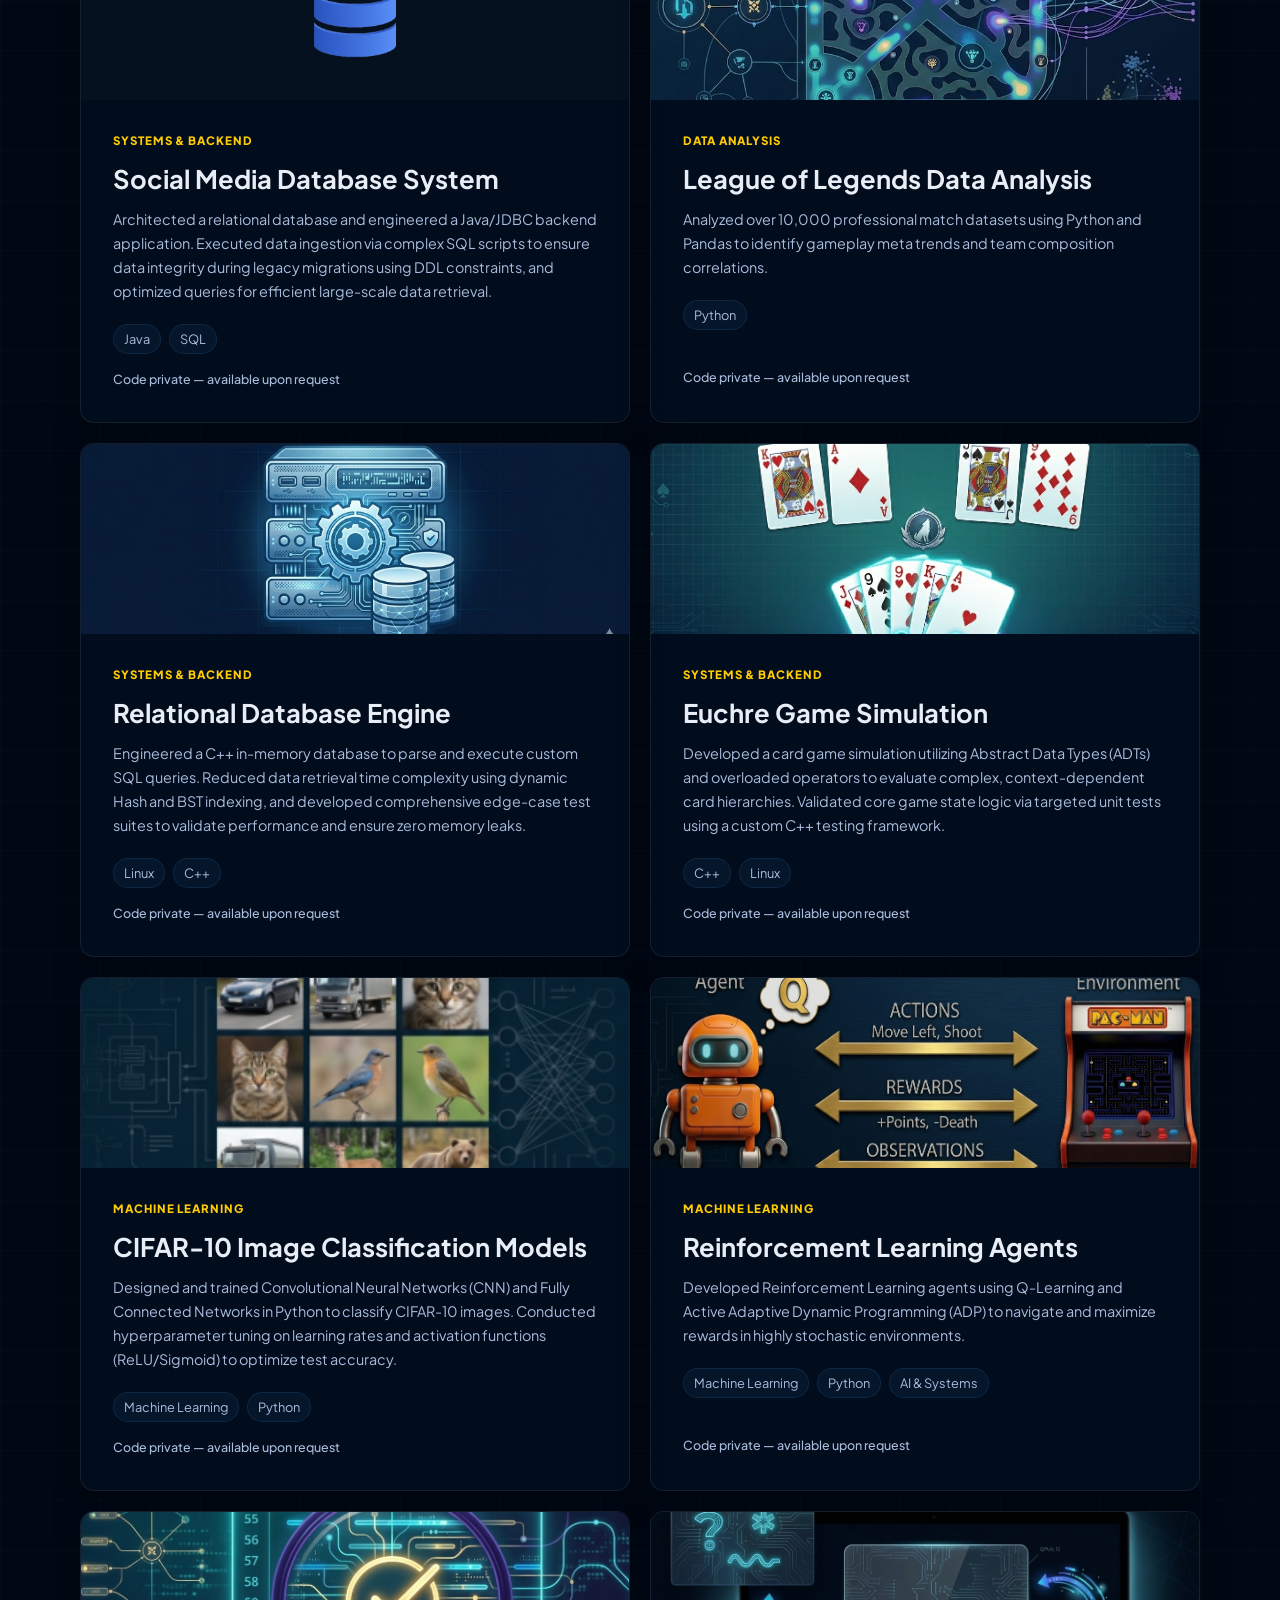
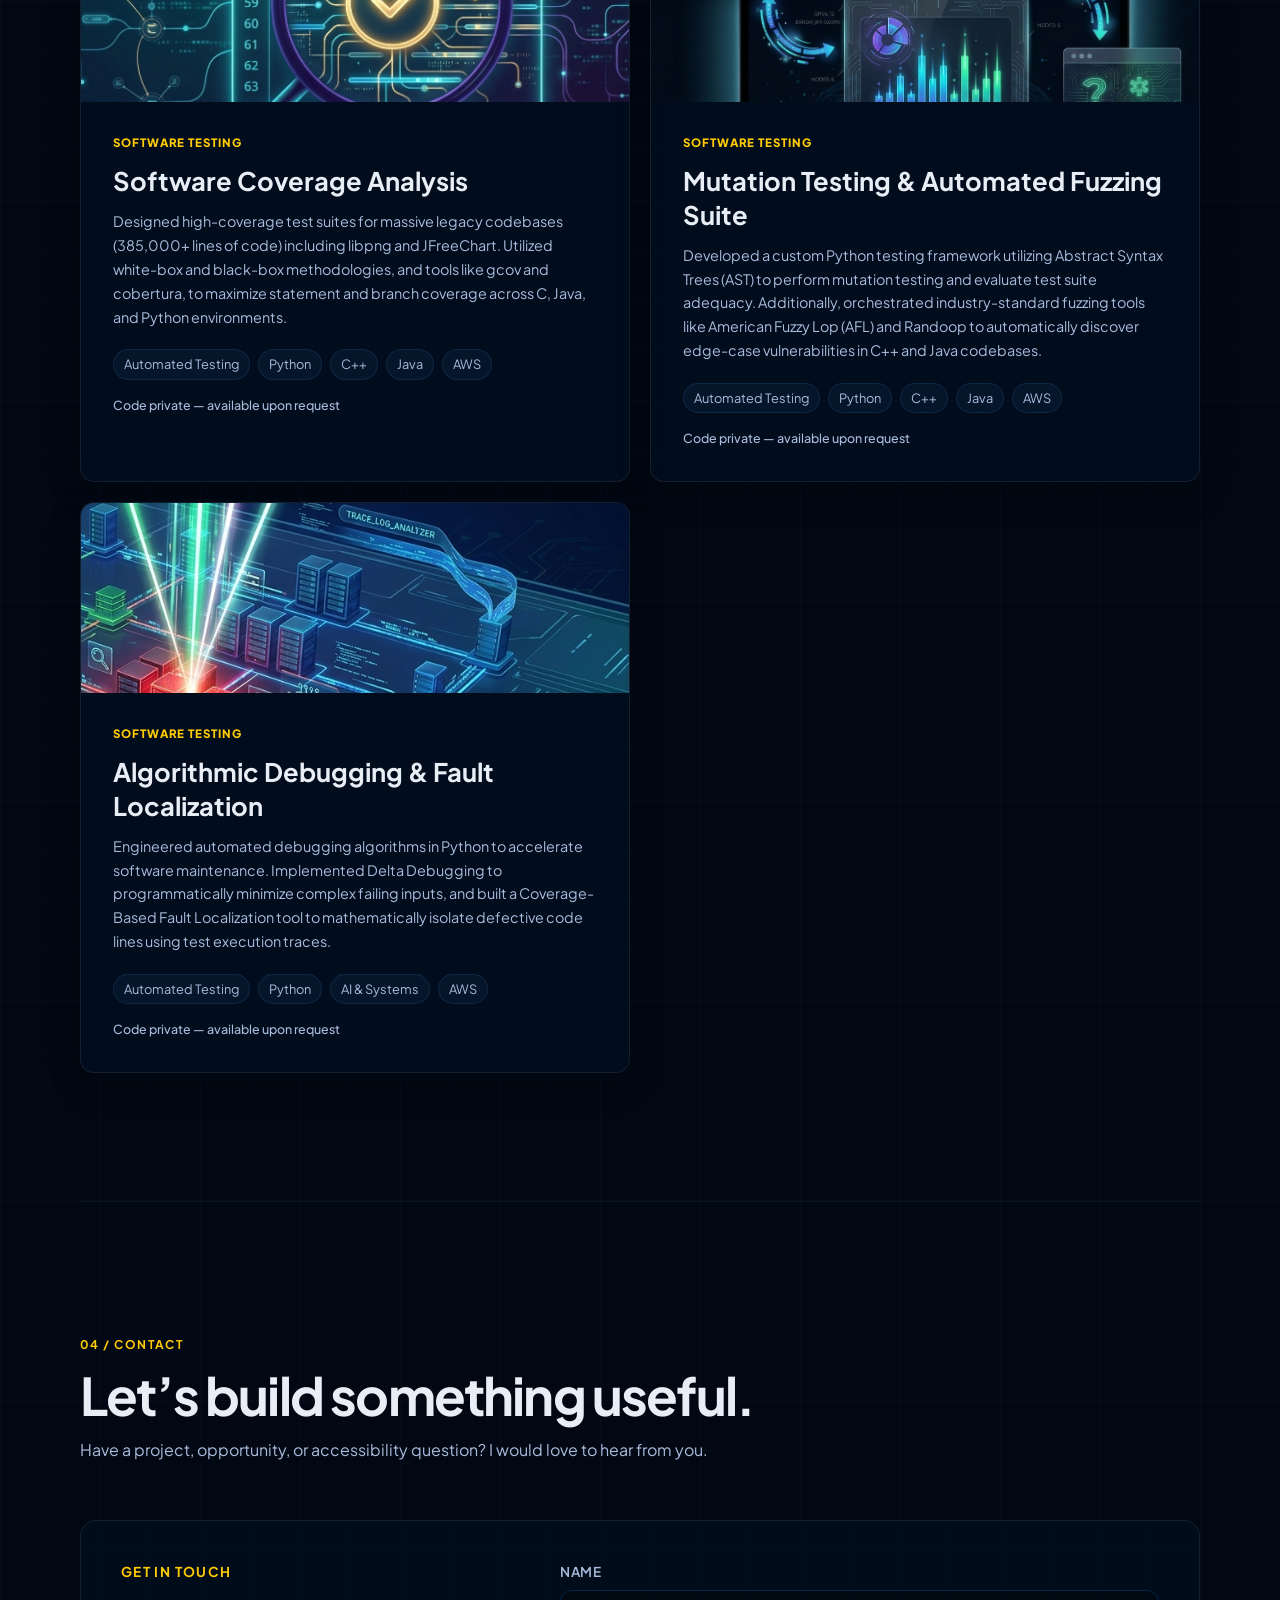
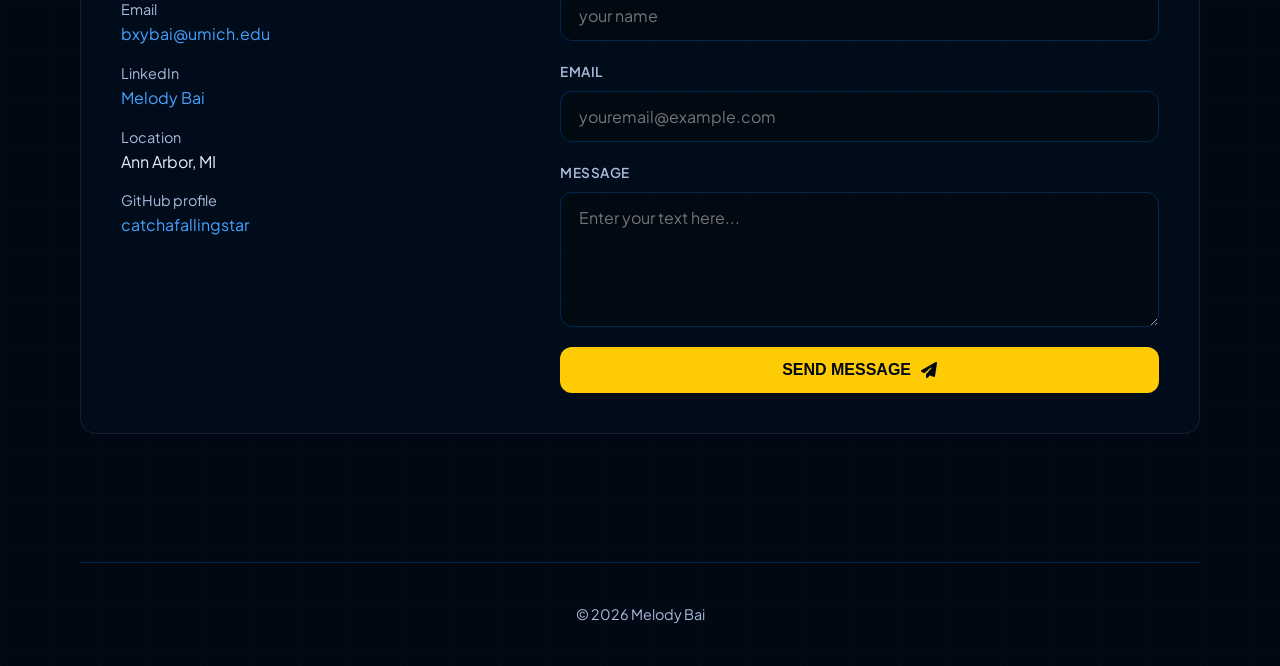
==== commit d1b0e6e4: "upload" ====
--- a/index.html
+++ b/index.html
@@ -4,143 +4,177 @@
 <head>
   <meta charset="utf-8" />
   <meta name="viewport" content="width=device-width, initial-scale=1" />
-  <title>Melody's Adventure</title>
+  <title>Melody Bai — Software Engineer</title>
+  <meta name="description" content="Melody Bai is a computer science student at the University of Michigan building reliable, accessible software." />
   <link rel="preconnect" href="https://fonts.googleapis.com">
   <link rel="preconnect" href="https://fonts.gstatic.com" crossorigin>
-  <link
-    href="https://fonts.googleapis.com/css2?family=Fira+Code:wght@400;500&family=Plus+Jakarta+Sans:wght@400;600;800&display=swap"
-    rel="stylesheet">
+  <link href="https://fonts.googleapis.com/css2?family=Fira+Code:wght@400;500&family=Plus+Jakarta+Sans:wght@400;500;600;700;800&display=swap" rel="stylesheet">
   <link rel="stylesheet" href="https://cdnjs.cloudflare.com/ajax/libs/font-awesome/6.4.0/css/all.min.css">
   <link rel="stylesheet" href="css/styles.css" />
 </head>
 
 <body>
   <div class="bg-mesh"></div>
-  <nav class="top-nav">
+
+  <nav class="top-nav" aria-label="Primary navigation">
     <div id="scrollProgress" class="scroll-progress-bar"></div>
     <div class="nav-container">
       <div class="logo">
-        <span id="nav-name">Melody Bai</span>
+        <a href="#home" id="nav-name" aria-label="Melody Bai — Home">Melody Bai</a>
       </div>
 
-      <button id="a11yToggle" class="btn secondary-btn" aria-label="Toggle Dyslexia Friendly Font"
-        style="padding: 6px 12px; margin-left: auto; margin-right: 15px; border-color: var(--border);">
-        <i class="fas fa-universal-access"></i> A11y
+      <button id="a11yToggle" class="btn secondary-btn nav-a11y" aria-label="Toggle dyslexia-friendly font">
+        <i class="fas fa-universal-access" aria-hidden="true"></i> A11y
       </button>
 
-      <button class="mobile-toggle" id="mobileToggle" aria-expanded="false" aria-label="Open navigation menu"
-        aria-controls="navLinks">
+      <button class="mobile-toggle" id="mobileToggle" aria-expanded="false" aria-label="Open navigation menu" aria-controls="navLinks">
         <i class="fas fa-bars" aria-hidden="true"></i>
       </button>
 
       <ul class="nav-links" id="navLinks">
-        <li><a href="#home">Home</a></li>
-        <li><a href="#education-sec">Education</a></li>
+        <li><a href="#about-sec">About</a></li>
         <li><a href="#experience-sec">Experience</a></li>
-        <li><a href="#skills-sec">Skills</a></li>
         <li><a href="#projects-sec">Projects</a></li>
         <li><a href="#contact-sec">Contact</a></li>
       </ul>
     </div>
   </nav>
 
-  <section id="home" class="hero container">
-    <div class="hero-content">
-      <h1 class="hero-title" id="name">Melody Bai</h1>
-      <p class="hero-subtitle" id="tagline">CS @ UMich • Accessibility • Systems</p>
+  <main>
+    <section id="home" class="hero container">
+      <div class="hero-content">
+        <p class="hero-eyebrow">Hello, I’m</p>
+        <h1 class="hero-title" id="name">Melody Bai</h1>
+        <p class="hero-subtitle" id="tagline">CS @ UMich • Accessibility • Systems</p>
 
-      <div class="terminal-window">
-        <div class="terminal-header">
-          <div class="terminal-buttons">
-            <span class="close-btn"></span>
-            <span class="minimize-btn"></span>
-            <span class="maximize-btn"></span>
+        <nav class="hero-actions" aria-label="Primary links">
+          <a class="hero-action hero-action-primary" href="#projects-sec">View projects <i class="fas fa-arrow-down" aria-hidden="true"></i></a>
+          <a class="hero-action" href="https://github.com/catchafallingstar" target="_blank" rel="noreferrer">GitHub <i class="fas fa-arrow-up-right-from-square" aria-hidden="true"></i></a>
+          <a class="hero-action" href="resume.html">Résumé <i class="fas fa-arrow-up-right-from-square" aria-hidden="true"></i></a>
+        </nav>
+
+        <div class="terminal-window">
+          <div class="terminal-header">
+            <div class="terminal-buttons" aria-hidden="true">
+              <span class="close-btn"></span>
+              <span class="minimize-btn"></span>
+              <span class="maximize-btn"></span>
+            </div>
+            <div class="terminal-title">guest@melody-bai: ~</div>
           </div>
-          <div class="terminal-title">guest@melody-bai: ~</div>
-        </div>
 
-        <div class="terminal-body">
-          <div class="command-line">
-            <span class="prompt">guest@melody-bai:~$</span> cat about_me.txt
-          </div>
-          <div class="terminal-text">
-            <span id="typed-about"></span><span class="cursor">&nbsp;</span>
+          <div class="terminal-body">
+            <div class="command-line">
+              <span class="prompt">guest@melody-bai:~$</span> cat about_me.txt
+            </div>
+            <div class="terminal-text">
+              <span id="typed-about"></span><span class="cursor">&nbsp;</span>
+            </div>
           </div>
         </div>
       </div>
 
-      <div class="hero-actions">
-      </div>
-    </div>
-    <div class="hero-portrait-frame">
-    <img src="assets/headshot.jpg" alt="Melody Bai Portrait" class="hero-portrait">
-  </div>
-  </section>
-
-  <section id="education-sec" class="container section">
-    <h2 class="section-title">Education</h2>
-    <p class="section-subtitle">My academic background at the University of Michigan</p>
-
-    <div id="education" class="education-wrap" style="margin-top: 0; border-top: none; padding-top: 0;"></div>
-  </section>
-
-  <section id="experience-sec" class="container section">
-    <h2 class="section-title">Experience</h2>
-    <p class="section-subtitle">My professional journey</p>
-    <div id="experience" class="timeline"></div>
-  </section>
-
-  <section id="skills-sec" class="container section relative">
-    <div class="glow glow-green"></div>
-    <h2 class="section-title">Skills & Technologies</h2>
-    <p class="section-subtitle">The magical tools I use to bring ideas to life</p>
-    <ul id="skills" class="skills-grid"></ul>
-  </section>
-
-  <section id="projects-sec" class="container section">
-    <h2 class="section-title">Featured Projects</h2>
-    <p class="section-subtitle">A showcase of my creative work and technical expertise</p>
-
-    <div class="search-wrap" style="justify-content: center; margin-bottom: 2rem;">
-      <input id="projectSearch" class="search" placeholder="Search projects…" aria-label="Search projects" />
-      <button id="filterToggle" class="btn secondary-btn">Filter: All ▾</button>
-    </div>
-    <div id="projectFilters" class="filters hidden"></div>
-
-    <div id="projects" class="projects-grid"></div>
-  </section>
-
-  <section id="contact-sec" class="container section">
-    <h2 class="section-title">Contact</h2>
-    <p class="section-subtitle">Let's create something amazing together.</p>
-
-    <div class="contact-card contact-grid">
-      <div class="contact-info">
-        <h3 style="margin-top: 0; color: var(--maize); margin-bottom: 20px;">Get In Touch</h3>
-        <div id="contact"></div>
+      <div class="hero-image-right">
+        <div class="hero-portrait-frame">
+          <img src="assets/headshot.jpg" alt="Portrait of Melody Bai" class="hero-portrait">
+        </div>
       </div>
 
-      <div class="contact-form-wrap">
-        <form action="https://formspree.io/f/YOUR_FORM_ID_HERE" method="POST" class="contact-form">
-          <div class="form-group">
-            <label for="name">Name</label>
-            <input type="text" id="name" name="name" required placeholder="your name" />
+      <a class="scroll-down" href="#about-sec" aria-label="Scroll down to the About section">
+        <span>About me</span>
+        <i class="fas fa-chevron-down" aria-hidden="true"></i>
+      </a>
+    </section>
+
+    <section id="about-sec" class="container section">
+      <div class="section-heading">
+        <span class="section-kicker">01 / About</span>
+        <h2 class="section-title">Accessibility-first, systems-minded.</h2>
+      </div>
+
+      <div class="about-editorial">
+        <div class="about-intro">
+          <p>I am a computer science student at the University of Michigan and an accessibility practitioner. Much of my hands-on work has focused on making information, documents, and interfaces easier for more people to use.</p>
+          <p>I bring that perspective into backend systems, test automation, and web development—building software that is reliable and understandable, not just functional.</p>
+        </div>
+
+        <div class="about-details">
+          <div class="about-block">
+            <h3>Education</h3>
+            <div id="education" class="education-wrap"></div>
           </div>
-          <div class="form-group">
-            <label for="email">Email</label>
-            <input type="email" id="email" name="email" required placeholder="youremail@example.com" />
+
+          <div class="about-block">
+            <h3>Tools & technologies</h3>
+            <ul id="skills" class="skills-grid"></ul>
           </div>
-          <div class="form-group">
-            <label for="message">Message</label>
-            <textarea id="message" name="message" rows="5" required placeholder="Enter your text here..."></textarea>
-          </div>
-          <button type="submit" class="btn submit-btn">
-            Send Message <i class="fas fa-paper-plane"></i>
-          </button>
-        </form>
+        </div>
       </div>
-    </div>
-  </section>
+    </section>
+
+    <section id="experience-sec" class="container section">
+      <div class="section-heading">
+        <span class="section-kicker">02 / Experience</span>
+        <h2 class="section-title">Where I’ve worked</h2>
+        <p class="section-subtitle">Roles in accessibility, web development, and research at the University of Michigan.</p>
+      </div>
+      <div id="experience" class="timeline"></div>
+    </section>
+
+    <section id="projects-sec" class="container section">
+      <div class="section-heading">
+        <span class="section-kicker">03 / Projects</span>
+        <h2 class="section-title">What I’ve built</h2>
+        <p class="section-subtitle">Accessibility, research, software, systems, and automation projects. Dated work is shown newest first.</p>
+      </div>
+
+      <div class="search-wrap">
+        <input id="projectSearch" class="search" type="search" placeholder="Search by project, skill, or category…" aria-label="Search projects" autocomplete="off" spellcheck="false" />
+        <button id="projectSearchClear" class="btn secondary-btn search-clear hidden" type="button">Clear search</button>
+        <button id="filterToggle" class="btn secondary-btn" aria-expanded="false" aria-controls="projectFilters">Filter: All ▾</button>
+      </div>
+      <div id="projectFilters" class="filters hidden"></div>
+      <p id="projectResultsStatus" class="project-results-status" aria-live="polite"></p>
+
+      <div id="projects" class="projects-grid"></div>
+      <p id="noProjectResults" class="no-project-results hidden">No projects found matching your criteria.</p>
+    </section>
+
+    <section id="contact-sec" class="container section">
+      <div class="section-heading">
+        <span class="section-kicker">04 / Contact</span>
+        <h2 class="section-title">Let’s build something useful.</h2>
+        <p class="section-subtitle">Have a project, opportunity, or accessibility question? I would love to hear from you.</p>
+      </div>
+
+      <div class="contact-card contact-grid">
+        <div class="contact-info">
+          <h3>Get in touch</h3>
+          <div id="contact"></div>
+        </div>
+
+        <div class="contact-form-wrap">
+          <form action="https://formspree.io/f/YOUR_FORM_ID_HERE" method="POST" class="contact-form">
+            <div class="form-group">
+              <label for="contact-name">Name</label>
+              <input type="text" id="contact-name" name="name" required placeholder="your name" />
+            </div>
+            <div class="form-group">
+              <label for="email">Email</label>
+              <input type="email" id="email" name="email" required placeholder="youremail@example.com" />
+            </div>
+            <div class="form-group">
+              <label for="message">Message</label>
+              <textarea id="message" name="message" rows="5" required placeholder="Enter your text here..."></textarea>
+            </div>
+            <button type="submit" class="btn submit-btn">
+              Send message <i class="fas fa-paper-plane" aria-hidden="true"></i>
+            </button>
+          </form>
+        </div>
+      </div>
+    </section>
+  </main>
 
   <footer class="footer">
     <div class="container">
@@ -152,4 +186,4 @@
   <script src="js/app.js"></script>
 </body>
 
-</html>+</html>
--- a/css/styles.css
+++ b/css/styles.css
@@ -18,11 +18,17 @@
 
   --shadow: 0 10px 30px rgba(0, 0, 0, 0.5);
   --chip-bg: rgba(255, 203, 5, 0.08);
+  --nav-height: 68px;
   /* Faint maize tint */
 }
 
 * {
   box-sizing: border-box;
+}
+
+html {
+  scroll-behavior: smooth;
+  scroll-padding-top: var(--nav-height);
 }
 
 body {
@@ -36,6 +42,7 @@
     linear-gradient(rgba(69, 162, 255, 0.04) 1px, transparent 1px),
     linear-gradient(90deg, rgba(69, 162, 255, 0.04) 1px, transparent 1px);
   background-size: 50px 50px;
+  overflow-x: hidden;
 }
 
 a {
@@ -64,7 +71,10 @@
   backdrop-filter: blur(10px);
   border-bottom: 1px solid var(--border);
   z-index: 100;
-  padding: 15px 0;
+  height: var(--nav-height);
+  padding: 0;
+  display: flex;
+  align-items: center;
 }
 
 .nav-container {
@@ -73,6 +83,7 @@
   align-items: center;
   width: min(1200px, 90vw);
   margin: 0 auto;
+  height: 100%;
 }
 
 .mobile-toggle {
@@ -137,15 +148,25 @@
 
 .hero {
   display: grid;
-  grid-template-columns: 1.3fr 1fr;
+  grid-template-columns: minmax(0, 1fr) minmax(280px, 380px);
   align-items: center;
-  gap: 40px;
-  padding-top: 110px;
-  padding-bottom: 60px;
-  min-height: 100vh;
-  /* Ensure hero takes full viewport height */
+  gap: clamp(4rem, 7vw, 7rem);
+  width: min(1180px, 92vw);
+  height: 100vh;
+  height: 100svh;
+  min-height: 560px;
+  padding: calc(var(--nav-height) + clamp(1.5rem, 4vh, 3.25rem)) 0 clamp(4.5rem, 9vh, 6rem);
+  max-width: none;
+  margin: 0 auto;
   overflow: hidden;
   /* Prevent overflow from animations */
+}
+
+.hero-content {
+  min-width: 0;
+  max-width: 640px;
+  position: relative;
+  z-index: 3;
 }
 
 /* Right Side Image Container with perspective */
@@ -159,6 +180,7 @@
   /* Delay for content to appear first */
   opacity: 0;
   transform: translateY(20px) scale(0.95);
+  min-width: 0;
 }
 
 @keyframes hero-image-appear {
@@ -181,8 +203,8 @@
   display: flex;
   justify-content: center;
   align-items: center;
-  width: 100%;
-  max-width: 350px;
+  width: clamp(260px, min(30vw, 48vh), 390px);
+  max-width: 100%;
   /* Keeps the size constrained */
   aspect-ratio: 1 / 1;
   margin: 0 auto;
@@ -271,9 +293,9 @@
 
 
 .hero h1 {
-  font-size: clamp(2.5rem, 6vw, 4.5rem);
+  font-size: clamp(2.5rem, min(5vw, 8vh), 4.5rem);
   line-height: 1.1;
-  margin: 0 0 20px 0;
+  margin: 0 0 clamp(0.5rem, 1.8vh, 1.25rem) 0;
   animation: text-slide-up 0.8s ease-out 0.2s forwards;
   opacity: 0;
   transform: translateY(20px);
@@ -318,7 +340,7 @@
   font-family: 'Fira Code', monospace;
   /* Uses your existing code font */
   width: 100%;
-  max-width: 600px;
+  max-width: 620px;
 }
 
 /* Terminal Header & macOS Buttons */
@@ -365,11 +387,15 @@
 
 /* Terminal Body & Text */
 .terminal-body {
-  padding: 20px;
+  padding: clamp(0.8rem, 2vh, 1.25rem);
   color: var(--muted);
-  font-size: 0.95rem;
-  line-height: 1.7;
-  min-height: 250px;
+  font-size: clamp(0.78rem, 1.5vh, 0.95rem);
+  line-height: 1.55;
+  height: clamp(220px, 34vh, 270px);
+  min-height: 0;
+  overflow-y: auto;
+  scrollbar-width: thin;
+  scrollbar-color: var(--border) transparent;
 }
 
 .command-line {
@@ -410,6 +436,46 @@
   font-size: 1.2rem;
   color: var(--muted);
   max-width: 600px;
+  margin: 0 0 clamp(0.85rem, 2.5vh, 1.5rem);
+}
+
+.scroll-down {
+  position: absolute;
+  left: 50%;
+  bottom: clamp(0.8rem, 2.5vh, 1.5rem);
+  transform: translateX(-50%);
+  display: inline-flex;
+  flex-direction: column;
+  align-items: center;
+  gap: 0.15rem;
+  color: var(--muted);
+  font-size: 0.72rem;
+  font-weight: 600;
+  letter-spacing: 0.08em;
+  text-transform: uppercase;
+  z-index: 5;
+}
+
+.scroll-down i {
+  color: var(--maize);
+  font-size: 1rem;
+  animation: scroll-bounce 1.8s ease-in-out infinite;
+}
+
+.scroll-down:hover {
+  color: var(--text);
+  text-shadow: none;
+}
+
+@keyframes scroll-bounce {
+  0%,
+  100% {
+    transform: translateY(0);
+  }
+
+  50% {
+    transform: translateY(6px);
+  }
 }
 
 .hero-actions {
@@ -881,8 +947,12 @@
   pointer-events: none;
   z-index: -1;
 } */
-/* Mobile Responsiveness (Stacks them on small screens) */
-@media (max-width: 768px) {
+/* Mobile and tablet responsiveness */
+@media (max-width: 900px) {
+  :root {
+    --nav-height: 64px;
+  }
+
   .mobile-toggle {
     display: block;
     /* Show the hamburger icon */
@@ -936,8 +1006,32 @@
 
   .hero {
     grid-template-columns: 1fr;
+    grid-template-rows: auto auto;
+    align-content: center;
     text-align: center;
-    gap: 30px;
+    gap: clamp(0.5rem, 1.8vh, 1rem);
+    width: min(92vw, 560px);
+    height: 100vh;
+    height: 100svh;
+    min-height: 560px;
+    padding: calc(var(--nav-height) + 0.65rem) 0 3.4rem;
+  }
+
+  .hero-content {
+    grid-row: 2;
+    width: 100%;
+    max-width: 560px;
+  }
+
+  .hero h1 {
+    font-size: clamp(2.1rem, min(11vw, 6vh), 3rem);
+    margin-bottom: 0.4rem;
+  }
+
+  .hero-subtitle {
+    max-width: none;
+    margin-bottom: 0.55rem;
+    font-size: clamp(0.8rem, 3.7vw, 1rem);
   }
 
   /* Centers the About text on mobile */
@@ -952,6 +1046,44 @@
     /* Moves the picture ABOVE the text on mobile phones */
   }
 
+  .hero-portrait-frame {
+    width: clamp(96px, min(34vw, 19vh), 145px);
+  }
+
+  .terminal-header {
+    padding: 7px 10px;
+  }
+
+  .terminal-buttons {
+    gap: 6px;
+  }
+
+  .terminal-buttons span {
+    width: 9px;
+    height: 9px;
+  }
+
+  .terminal-title {
+    margin-left: -33px;
+    font-size: 0.7rem;
+  }
+
+  .terminal-body {
+    height: clamp(190px, 31vh, 240px);
+    padding: 0.7rem;
+    font-size: clamp(0.68rem, min(3vw, 1.5vh), 0.8rem);
+    line-height: 1.45;
+    text-align: left;
+  }
+
+  .command-line {
+    margin-bottom: 0.55rem;
+  }
+
+  .scroll-down {
+    bottom: 0.65rem;
+  }
+
 
 
   .contact-grid {
@@ -963,6 +1095,36 @@
     display: flex;
     flex-direction: column;
     gap: 10px;
+  }
+}
+
+@media (max-height: 650px) and (min-width: 901px) {
+  .hero {
+    padding-top: calc(var(--nav-height) + 1rem);
+    padding-bottom: 3.5rem;
+  }
+
+  .hero h1 {
+    font-size: clamp(2.4rem, 7vh, 3.4rem);
+  }
+
+  .hero-subtitle {
+    font-size: 1rem;
+    margin-bottom: 0.7rem;
+  }
+
+  .terminal-body {
+    height: 220px;
+  }
+}
+
+@media (prefers-reduced-motion: reduce) {
+  html {
+    scroll-behavior: auto;
+  }
+
+  .scroll-down i {
+    animation: none;
   }
 }
 
@@ -1105,4 +1267,766 @@
 /* Connects to your existing fadeInScale animation for smooth filtering */
 .fade-in {
   animation: fadeInScale 0.4s ease forwards;
-}+}
+
+/* =========================================
+   Editorial portfolio redesign
+   ========================================= */
+body {
+  font-family: 'Plus Jakarta Sans', system-ui, -apple-system, sans-serif;
+  background-image:
+    linear-gradient(rgba(69, 162, 255, 0.025) 1px, transparent 1px),
+    linear-gradient(90deg, rgba(69, 162, 255, 0.025) 1px, transparent 1px);
+}
+
+.container,
+.nav-container,
+.hero {
+  width: min(1120px, 92vw);
+}
+
+.logo a {
+  color: var(--maize);
+  font-weight: 800;
+}
+
+.logo a:hover {
+  color: var(--neon-maize);
+}
+
+.nav-a11y {
+  padding: 6px 11px;
+  margin-left: auto;
+  margin-right: 15px;
+  border-color: var(--border);
+}
+
+.nav-links a {
+  position: relative;
+  font-weight: 600;
+}
+
+.nav-links a[aria-current='true'] {
+  color: var(--maize);
+}
+
+.nav-links a[aria-current='true']::after {
+  content: '';
+  position: absolute;
+  left: 0;
+  right: 0;
+  bottom: -8px;
+  height: 2px;
+  background: var(--maize);
+  border-radius: 999px;
+}
+
+.bg-mesh {
+  background:
+    radial-gradient(circle at 15% 25%, rgba(69, 162, 255, 0.08), transparent 42%),
+    radial-gradient(circle at 85% 72%, rgba(255, 203, 5, 0.045), transparent 42%),
+    radial-gradient(circle at 50% 50%, rgba(0, 39, 76, 0.1), transparent 50%);
+  filter: blur(72px);
+  animation: none;
+}
+
+.hero {
+  grid-template-columns: minmax(0, 1fr) minmax(260px, 350px);
+  gap: clamp(4.5rem, 8vw, 7.5rem);
+  padding-top: calc(var(--nav-height) + clamp(1.2rem, 3vh, 2.5rem));
+  padding-bottom: clamp(4.25rem, 8vh, 5.5rem);
+}
+
+.hero-content {
+  max-width: 650px;
+}
+
+.hero-eyebrow,
+.section-kicker {
+  color: var(--maize);
+  font-size: 0.75rem;
+  font-weight: 700;
+  letter-spacing: 0.12em;
+  text-transform: uppercase;
+}
+
+.hero-eyebrow {
+  margin: 0 0 0.65rem;
+}
+
+.hero h1 {
+  font-size: clamp(3rem, min(5.4vw, 8.5vh), 4.65rem);
+  letter-spacing: -0.045em;
+}
+
+.hero-subtitle {
+  font-size: clamp(0.95rem, 1.5vw, 1.15rem);
+}
+
+.hero-actions {
+  display: flex;
+  align-items: center;
+  flex-wrap: wrap;
+  gap: 0.9rem;
+  margin: 0 0 clamp(0.75rem, 2vh, 1.15rem);
+}
+
+.hero-action {
+  display: inline-flex;
+  align-items: center;
+  gap: 0.35rem;
+  color: var(--muted);
+  font-size: 0.82rem;
+  font-weight: 700;
+}
+
+.hero-action i {
+  color: var(--maize);
+  font-size: 0.7rem;
+}
+
+.hero-action:hover {
+  color: var(--text);
+  text-shadow: none;
+}
+
+.hero-action-primary {
+  padding: 0.5rem 0.8rem;
+  color: var(--dark-blue);
+  background: var(--maize);
+  border-radius: 7px;
+}
+
+.hero-action-primary i {
+  color: inherit;
+}
+
+.hero-action-primary:hover {
+  color: var(--dark-blue);
+  background: var(--neon-maize);
+}
+
+.hero-portrait-frame {
+  width: clamp(250px, min(25vw, 43vh), 350px);
+  max-width: 100%;
+  aspect-ratio: 4 / 5;
+  padding: 3px;
+  border-radius: 28px;
+  box-shadow: 0 24px 60px rgba(0, 0, 0, 0.36), 0 0 24px rgba(69, 162, 255, 0.09);
+  background: linear-gradient(145deg, var(--maize), var(--neon-blue));
+}
+
+.hero-portrait-frame::before {
+  inset: -8px;
+  border-radius: 34px;
+  opacity: 0.3;
+  filter: blur(18px);
+  background: linear-gradient(145deg, var(--maize), var(--neon-blue));
+  animation: none;
+}
+
+.hero-portrait {
+  border-radius: 25px;
+  object-position: center 34%;
+}
+
+.hero-portrait:hover {
+  scale: 1;
+  box-shadow: none;
+}
+
+.terminal-window {
+  border-color: rgba(69, 162, 255, 0.2);
+  box-shadow: 0 18px 42px rgba(0, 0, 0, 0.42);
+}
+
+.terminal-body {
+  height: clamp(205px, 31vh, 255px);
+}
+
+.section {
+  padding: clamp(5rem, 10vw, 8rem) 0;
+  border-top: 1px solid rgba(69, 162, 255, 0.08);
+}
+
+.section-heading {
+  max-width: 760px;
+  margin-bottom: clamp(2rem, 5vw, 3.5rem);
+}
+
+.section-kicker {
+  display: inline-block;
+  margin-bottom: 0.75rem;
+}
+
+.section-title {
+  max-width: 720px;
+  margin: 0 0 0.75rem;
+  color: var(--text);
+  font-size: clamp(2rem, 4.5vw, 3.25rem);
+  line-height: 1.12;
+  letter-spacing: -0.035em;
+  text-align: left;
+}
+
+.section-subtitle {
+  max-width: 680px;
+  margin: 0;
+  color: var(--muted);
+  font-size: 1rem;
+  line-height: 1.7;
+  text-align: left;
+}
+
+.search-wrap {
+  display: flex;
+  justify-content: flex-start;
+  align-items: center;
+  gap: 0.75rem;
+  margin-bottom: 0.8rem;
+}
+
+.search {
+  width: min(360px, 100%);
+}
+
+.search-clear {
+  padding-inline: 0.9rem;
+  white-space: nowrap;
+}
+
+.filters {
+  margin-bottom: 1rem;
+  padding: 1rem;
+  background: rgba(0, 26, 51, 0.34);
+  border: 1px solid rgba(255, 255, 255, 0.08);
+  border-radius: 12px;
+}
+
+.filter-label {
+  margin-bottom: 0.65rem;
+  color: var(--muted);
+  font-size: 0.75rem;
+  font-weight: 700;
+  letter-spacing: 0.08em;
+  text-transform: uppercase;
+}
+
+.filter-btn-wrap {
+  display: flex;
+  flex-wrap: wrap;
+  gap: 0.55rem;
+}
+
+.project-filter-btn {
+  padding: 7px 12px;
+  font-size: 0.78rem;
+}
+
+.project-filter-btn.is-active {
+  color: var(--maize);
+  border-color: var(--maize);
+}
+
+.project-results-status {
+  min-height: 1.25rem;
+  margin: 0 0 1.1rem;
+  color: var(--muted);
+  font-size: 0.8rem;
+}
+
+.projects-grid {
+  display: grid;
+  grid-template-columns: repeat(2, minmax(0, 1fr));
+  grid-auto-rows: auto;
+  grid-auto-flow: row;
+  gap: 1.25rem;
+}
+
+.no-project-results {
+  margin: 3rem 0 0;
+  color: var(--muted);
+  font-size: 1rem;
+  text-align: center;
+}
+
+.project-card,
+.timeline .item,
+.education-wrap .item,
+.skill-card {
+  background: rgba(0, 26, 51, 0.34);
+  backdrop-filter: blur(12px);
+  -webkit-backdrop-filter: blur(12px);
+  border: 1px solid rgba(255, 255, 255, 0.08);
+  box-shadow: 0 10px 35px rgba(0, 0, 0, 0.18);
+  border-radius: 14px;
+  transition: transform 0.25s ease, border-color 0.25s ease, background 0.25s ease;
+}
+
+.project-card {
+  overflow: hidden;
+  padding: 0;
+}
+
+.project-card:hover,
+.timeline .item:hover {
+  transform: translateY(-4px);
+  background: rgba(0, 26, 51, 0.5);
+  border-color: rgba(69, 162, 255, 0.3);
+  box-shadow: 0 16px 40px rgba(0, 0, 0, 0.24);
+}
+
+.project-media {
+  min-width: 0;
+  overflow: hidden;
+  background: #06111f;
+}
+
+.project-img,
+.project-img-placeholder {
+  width: 100%;
+  height: 100%;
+  min-height: 180px;
+  margin: 0;
+  border: 0;
+  border-radius: 0;
+  object-fit: cover;
+}
+
+.project-img {
+  transition: transform 0.45s ease;
+}
+
+.project-card:hover .project-img {
+  transform: scale(1.025);
+}
+
+.project-content {
+  display: flex;
+  flex-direction: column;
+  min-width: 0;
+  padding: clamp(1.25rem, 3.5vw, 2rem);
+}
+
+.project-meta {
+  display: flex;
+  justify-content: space-between;
+  align-items: baseline;
+  gap: 1rem;
+  margin-bottom: 0.75rem;
+}
+
+.project-context {
+  color: var(--maize);
+  font-size: 0.72rem;
+  font-weight: 800;
+  letter-spacing: 0.08em;
+  text-transform: uppercase;
+}
+
+.project-date {
+  color: var(--muted);
+  font-size: 0.78rem;
+  text-align: right;
+}
+
+.project-card .item-title {
+  margin: 0 0 0.8rem;
+  color: var(--text);
+  font-size: clamp(1.15rem, 2.5vw, 1.6rem);
+  line-height: 1.3;
+}
+
+.project-description {
+  margin: 0 0 1rem;
+  color: var(--muted);
+  font-size: 0.9rem;
+  line-height: 1.65;
+}
+
+.project-links {
+  display: flex;
+  align-items: center;
+  gap: 1rem;
+  margin-top: auto;
+  padding-top: 1rem;
+  font-size: 0.85rem;
+  font-weight: 700;
+}
+
+.project-private {
+  color: var(--muted);
+  font-size: 0.78rem;
+  font-weight: 500;
+}
+
+.project-compact .project-media {
+  height: 190px;
+}
+
+.project-compact .project-content {
+  min-height: 320px;
+}
+
+.chips-wrap {
+  margin: 0.25rem 0 0;
+}
+
+.chip {
+  color: var(--muted);
+  background: rgba(69, 162, 255, 0.06);
+  border-color: rgba(69, 162, 255, 0.13);
+}
+
+.timeline {
+  max-width: 900px;
+}
+
+.timeline .item {
+  padding: clamp(1.25rem, 3vw, 1.75rem);
+}
+
+.timeline .item-title,
+.education-wrap .item-title {
+  color: var(--text);
+}
+
+.about-editorial {
+  display: grid;
+  grid-template-columns: minmax(0, 0.8fr) minmax(0, 1.2fr);
+  gap: clamp(3rem, 7vw, 6rem);
+  align-items: start;
+}
+
+.about-intro {
+  color: var(--text);
+  font-size: clamp(1.15rem, 2.2vw, 1.45rem);
+  line-height: 1.65;
+}
+
+.about-intro p:first-child {
+  margin-top: 0;
+}
+
+.about-details {
+  display: grid;
+  gap: 2.25rem;
+}
+
+.about-block h3,
+.contact-info h3 {
+  margin: 0 0 1rem;
+  color: var(--maize);
+  font-size: 0.85rem;
+  letter-spacing: 0.1em;
+  text-transform: uppercase;
+}
+
+.education-wrap {
+  margin: 0;
+  padding: 0;
+  border: 0;
+}
+
+.education-wrap .item {
+  padding: 1.25rem;
+}
+
+.skills-grid {
+  justify-content: flex-start;
+  gap: 0.6rem;
+}
+
+.skill-card {
+  padding: 0.65rem 0.9rem;
+  font-size: 0.82rem;
+  font-weight: 600;
+}
+
+.contact-card {
+  background: rgba(0, 26, 51, 0.28);
+  border: 1px solid rgba(255, 255, 255, 0.08);
+  border-radius: 16px;
+  padding: clamp(1.5rem, 4vw, 2.5rem);
+}
+
+.footer {
+  width: min(1120px, 92vw);
+  margin: 0 auto;
+}
+
+/* Printable résumé */
+.resume-page {
+  min-height: 100vh;
+  color: #172033;
+  background: #e9edf3;
+}
+
+.resume-shell {
+  width: min(960px, 94vw);
+  margin: 0 auto;
+  padding: 2rem 0 4rem;
+}
+
+.resume-toolbar {
+  display: flex;
+  justify-content: space-between;
+  align-items: center;
+  margin-bottom: 1rem;
+}
+
+.resume-toolbar a {
+  color: #00274c;
+  font-weight: 700;
+}
+
+.resume-document {
+  padding: clamp(2rem, 6vw, 4.5rem);
+  background: white;
+  box-shadow: 0 22px 65px rgba(0, 39, 76, 0.14);
+}
+
+.resume-header {
+  display: grid;
+  grid-template-columns: 1fr auto;
+  gap: 2rem;
+  padding-bottom: 1.5rem;
+  border-bottom: 4px solid #ffcb05;
+}
+
+.resume-header h1 {
+  margin: 0.25rem 0 0.5rem;
+  color: #00274c;
+  font-size: clamp(2.4rem, 7vw, 4rem);
+  letter-spacing: -0.05em;
+}
+
+.resume-header p {
+  margin: 0;
+}
+
+.resume-header address {
+  display: flex;
+  flex-direction: column;
+  gap: 0.4rem;
+  align-items: flex-end;
+  justify-content: end;
+  font-size: 0.8rem;
+  font-style: normal;
+}
+
+.resume-header address a {
+  color: #00274c;
+}
+
+.resume-section {
+  margin-top: 2rem;
+}
+
+.resume-section h2 {
+  margin: 0 0 1rem;
+  color: #00274c;
+  font-size: 0.85rem;
+  letter-spacing: 0.12em;
+  text-transform: uppercase;
+}
+
+.resume-entry {
+  margin-bottom: 1.25rem;
+}
+
+.resume-entry-heading {
+  display: flex;
+  justify-content: space-between;
+  gap: 1rem;
+}
+
+.resume-entry h3 {
+  margin: 0;
+  color: #172033;
+  font-size: 1rem;
+}
+
+.resume-entry p {
+  margin: 0.25rem 0 0.5rem;
+  color: #4d596d;
+  font-size: 0.87rem;
+  line-height: 1.55;
+}
+
+.resume-entry ul {
+  margin: 0.5rem 0 0;
+  padding-left: 1.2rem;
+  font-size: 0.85rem;
+  line-height: 1.55;
+}
+
+.resume-entry-heading span {
+  flex: 0 0 auto;
+  color: #596579;
+  font-size: 0.78rem;
+}
+
+.resume-two-column {
+  display: grid;
+  grid-template-columns: 1fr 1fr;
+  gap: 2rem;
+}
+
+@media (max-width: 900px) {
+  .nav-links a[aria-current='true']::after {
+    display: none;
+  }
+
+  .hero {
+    grid-template-columns: 1fr;
+    grid-template-rows: auto auto;
+    align-content: center;
+    gap: clamp(0.35rem, 1.2vh, 0.75rem);
+    width: min(92vw, 560px);
+    height: 100vh;
+    height: 100svh;
+    min-height: 560px;
+    padding: calc(var(--nav-height) + 0.65rem) 0 3.4rem;
+  }
+
+  .hero-content {
+    grid-row: 2;
+    width: 100%;
+    max-width: 560px;
+  }
+
+  .hero-image-right {
+    grid-row: 1;
+    justify-content: center;
+  }
+
+  .hero-eyebrow {
+    display: none;
+  }
+
+  .hero h1 {
+    font-size: clamp(2rem, min(10vw, 5.6vh), 2.85rem);
+    margin-bottom: 0.3rem;
+  }
+
+  .hero-subtitle {
+    margin-bottom: 0.35rem;
+  }
+
+  .hero-actions {
+    justify-content: center;
+    gap: 0.75rem;
+    margin-bottom: 0.45rem;
+  }
+
+  .hero-action {
+    font-size: 0.72rem;
+  }
+
+  .hero-action-primary {
+    padding: 0.38rem 0.6rem;
+  }
+
+  .hero-portrait-frame {
+    width: clamp(88px, min(30vw, 17vh), 125px);
+    border-radius: 18px;
+  }
+
+  .hero-portrait-frame::before {
+    border-radius: 23px;
+  }
+
+  .hero-portrait {
+    border-radius: 15px;
+  }
+
+  .terminal-body {
+    height: clamp(170px, 28vh, 225px);
+  }
+
+  .about-editorial {
+    grid-template-columns: 1fr;
+    gap: 2.25rem;
+  }
+}
+
+@media (max-width: 680px) {
+  .projects-grid {
+    grid-template-columns: 1fr;
+  }
+
+  .project-compact .project-content {
+    min-height: 0;
+  }
+
+  .project-meta {
+    align-items: flex-start;
+    flex-direction: column;
+    gap: 0.35rem;
+  }
+
+  .project-date {
+    text-align: left;
+  }
+
+  .contact-grid,
+  .resume-header,
+  .resume-two-column {
+    grid-template-columns: 1fr;
+  }
+
+  .resume-header address {
+    align-items: flex-start;
+  }
+
+  .resume-entry-heading {
+    flex-direction: column;
+    gap: 0.2rem;
+  }
+}
+
+@media (prefers-reduced-motion: reduce) {
+  *,
+  *::before,
+  *::after {
+    scroll-behavior: auto !important;
+    animation-duration: 0.01ms !important;
+    animation-iteration-count: 1 !important;
+    transition-duration: 0.01ms !important;
+  }
+
+  .reveal {
+    opacity: 1;
+    transform: none;
+  }
+}
+
+@media print {
+  @page {
+    size: letter;
+    margin: 0.45in;
+  }
+
+  .resume-page {
+    background: white;
+  }
+
+  .resume-shell {
+    width: 100%;
+    padding: 0;
+  }
+
+  .resume-toolbar {
+    display: none;
+  }
+
+  .resume-document {
+    padding: 0;
+    box-shadow: none;
+  }
+
+  .resume-section {
+    break-inside: avoid;
+  }
+}
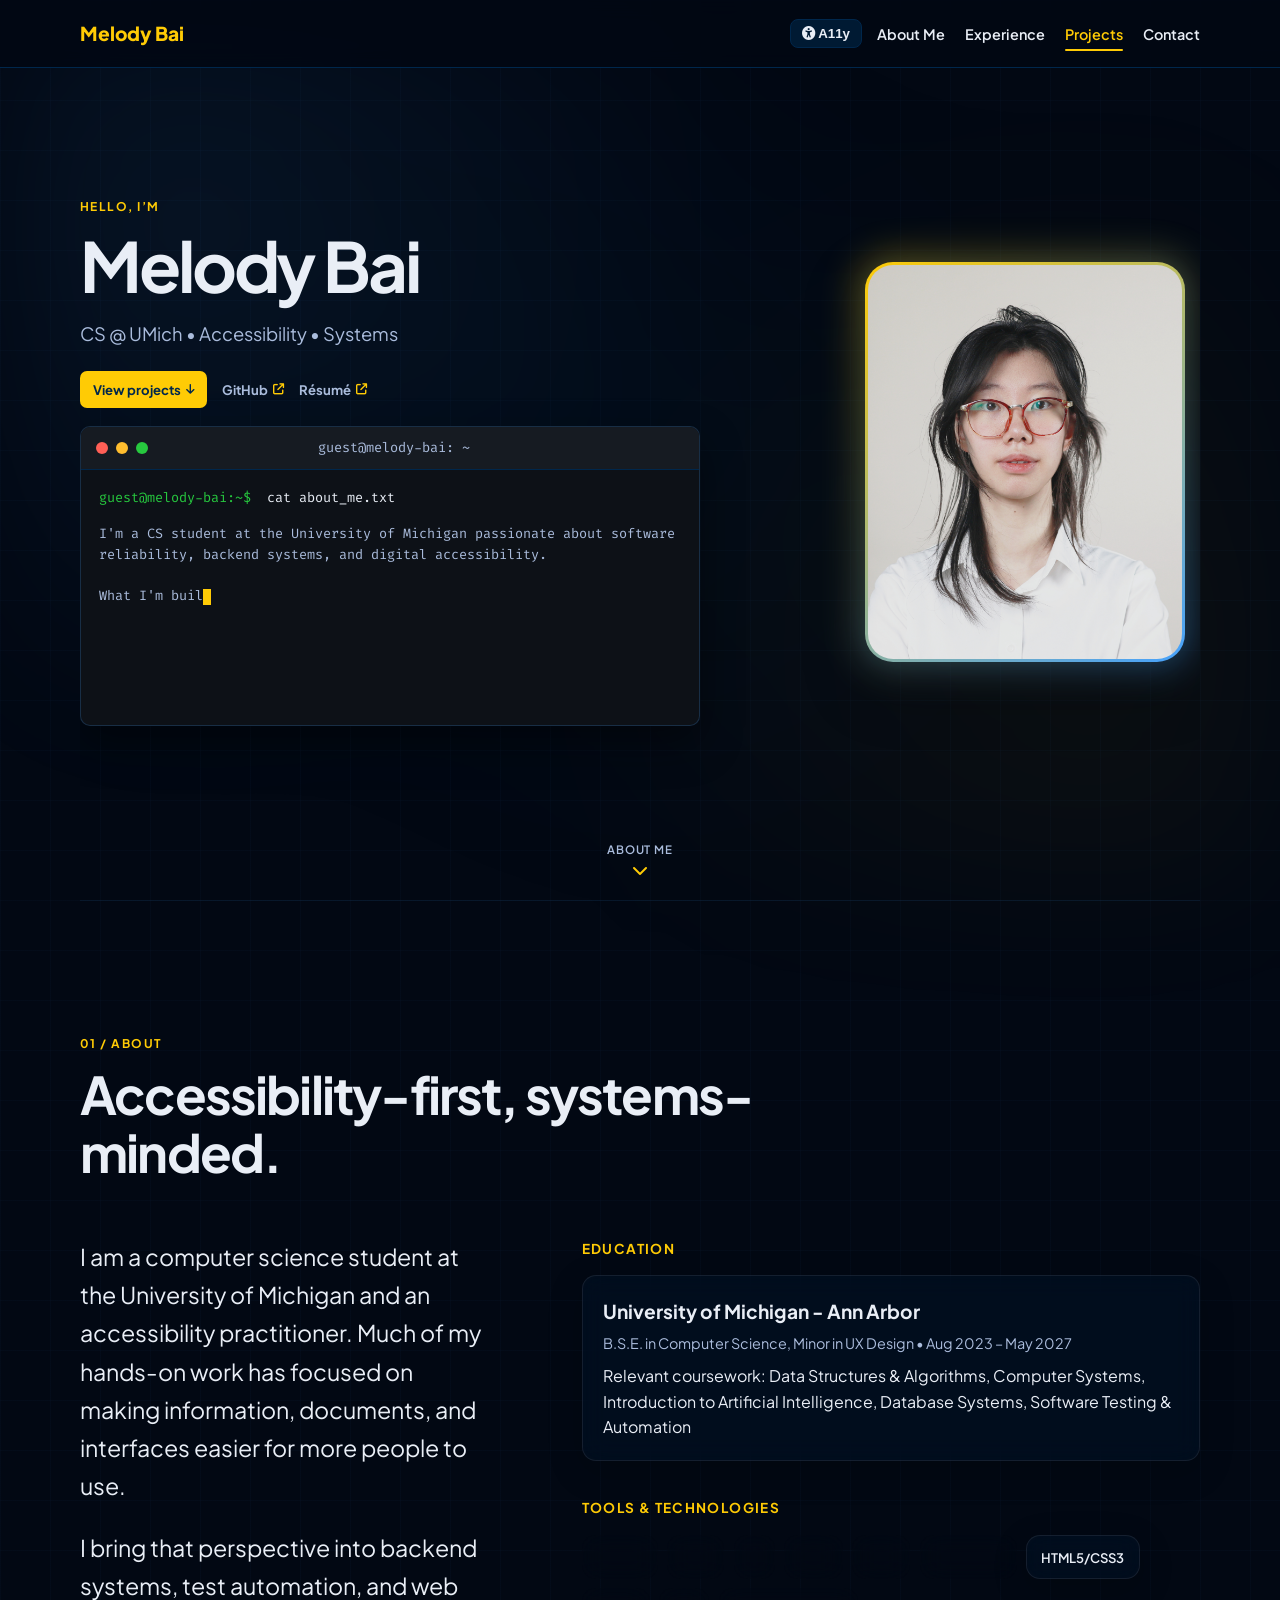
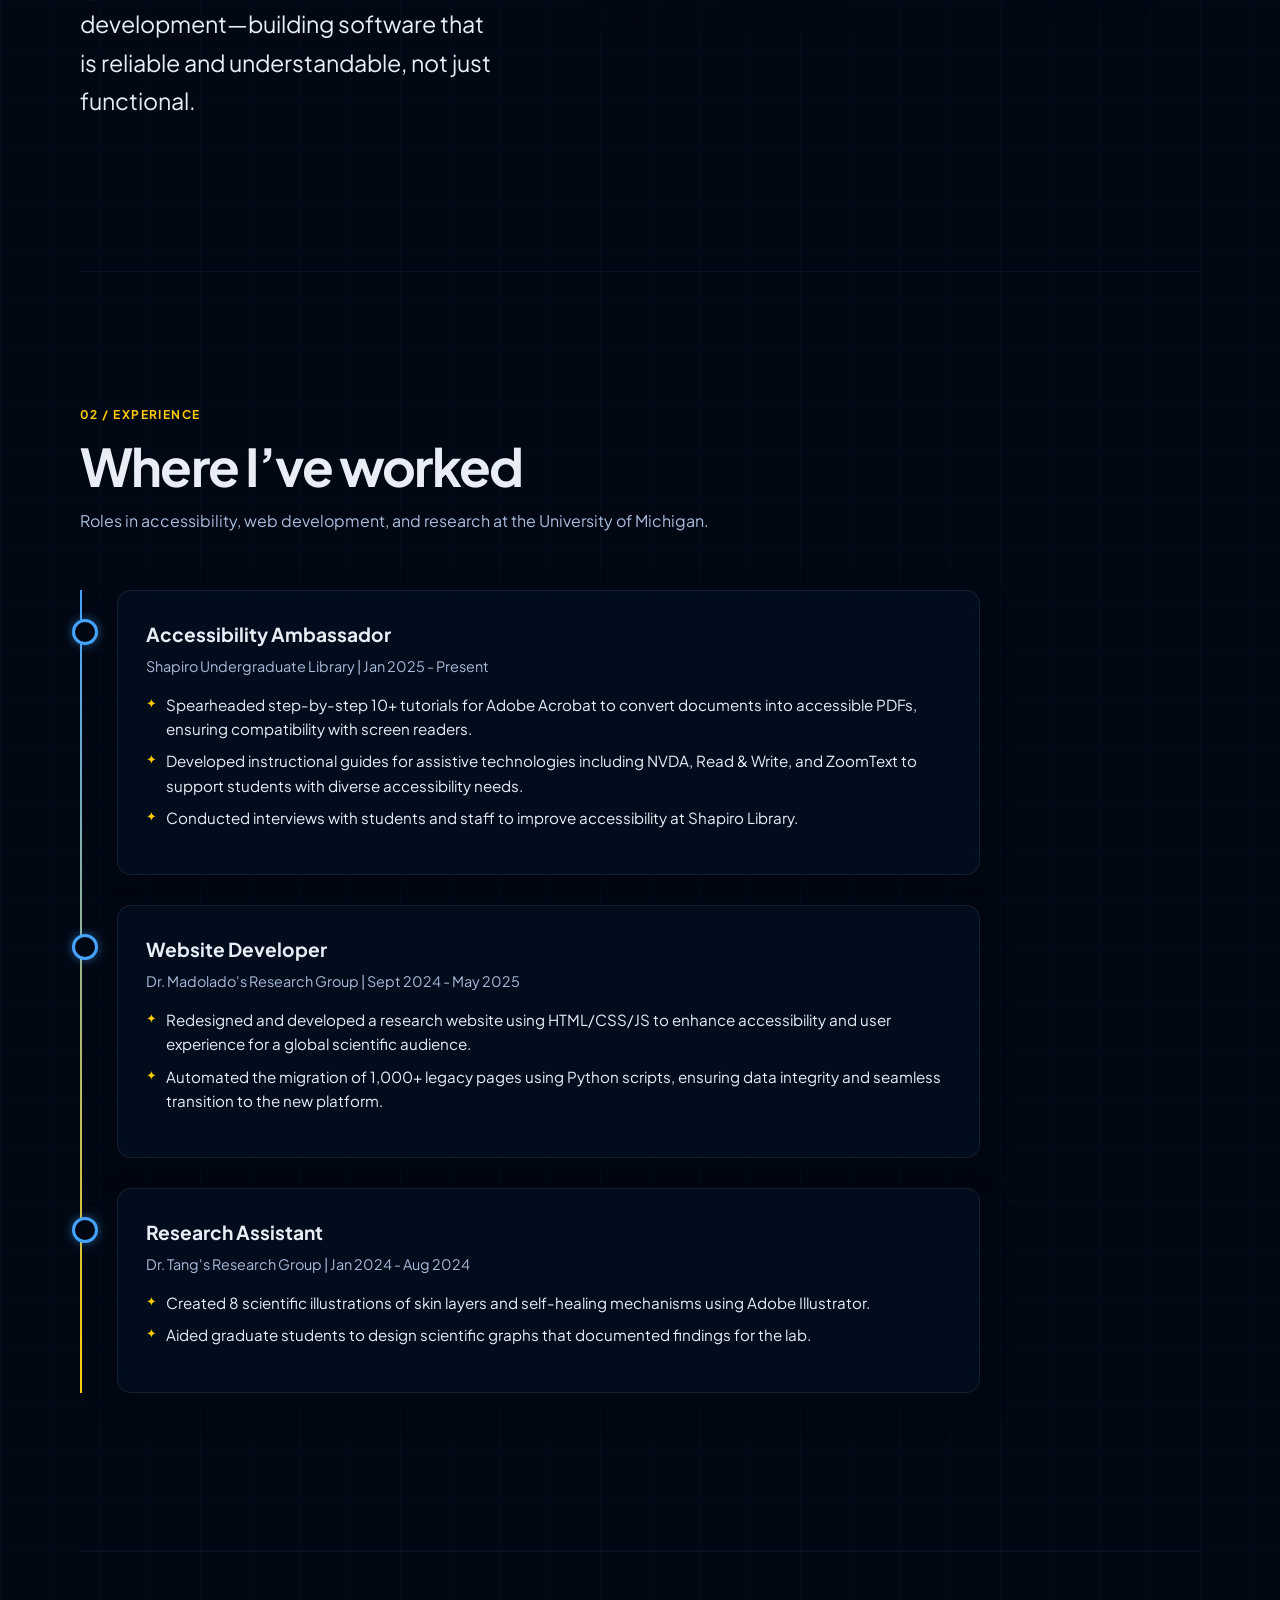
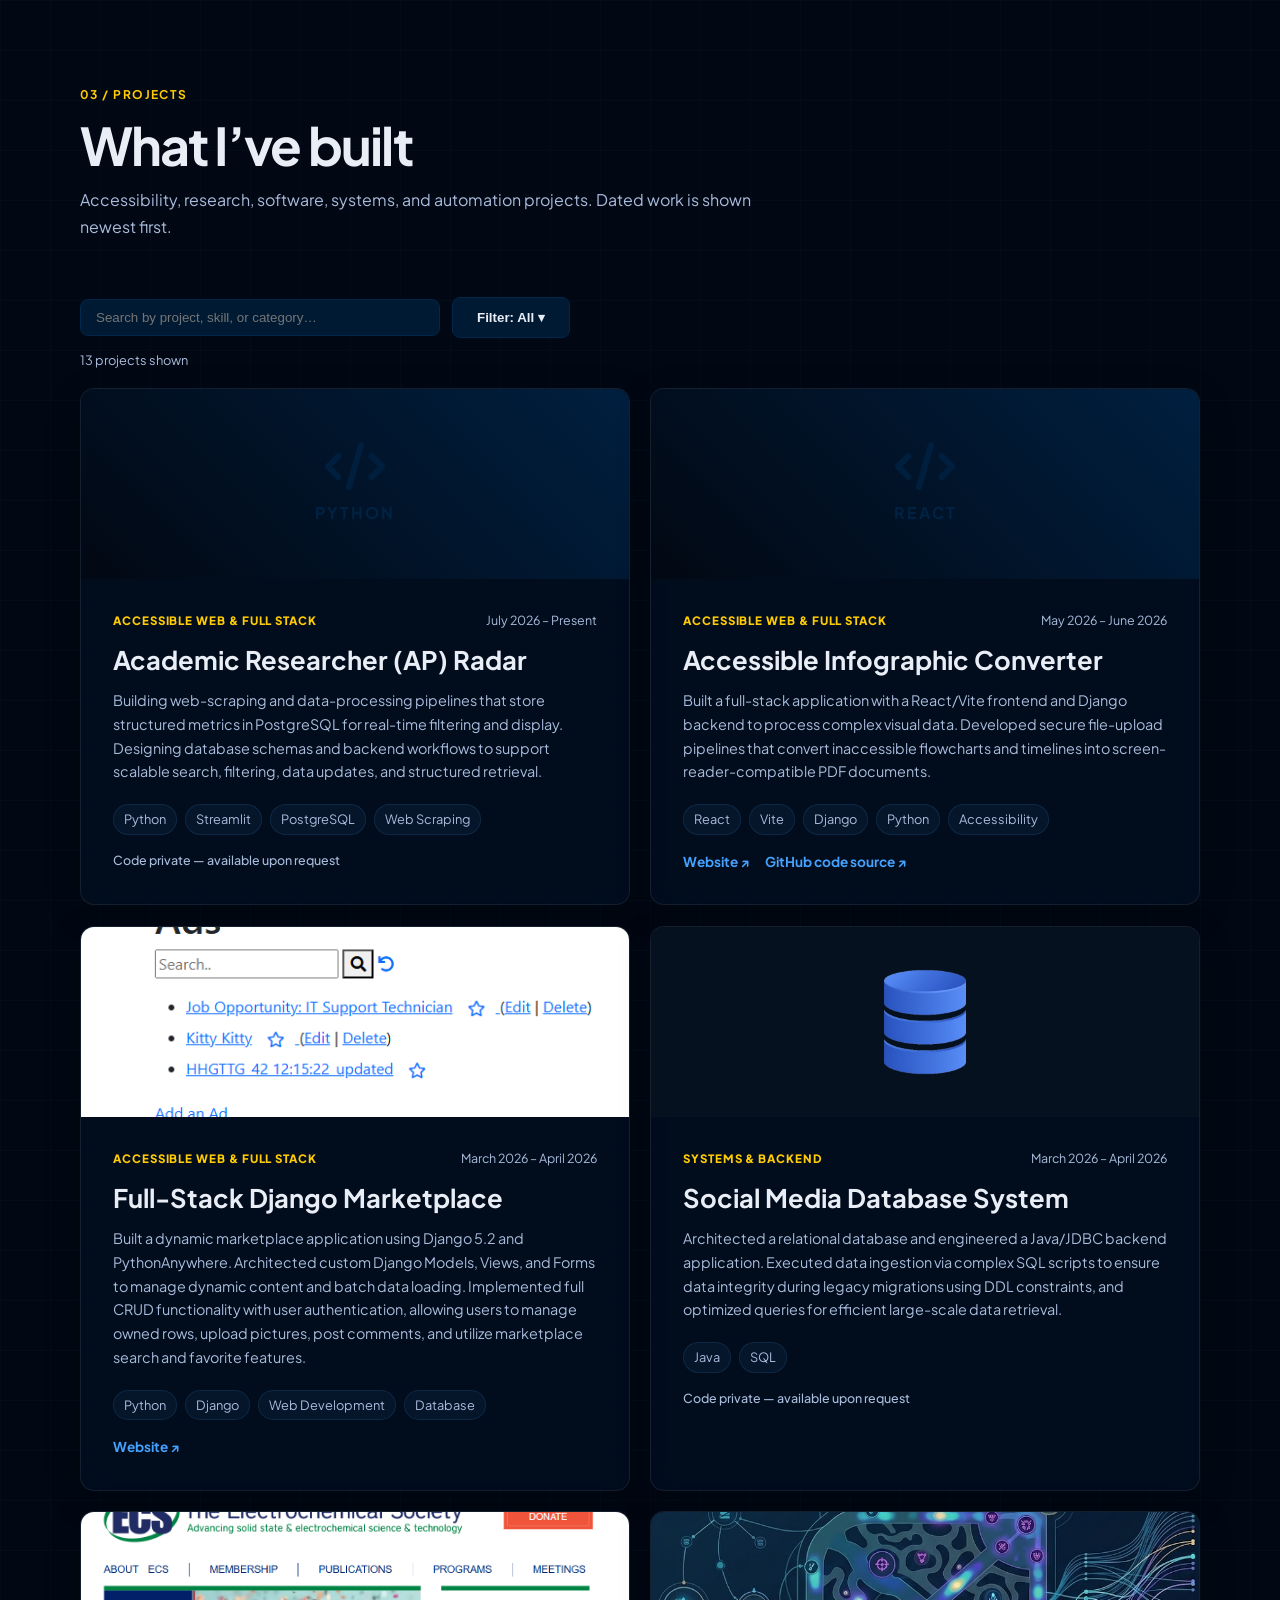
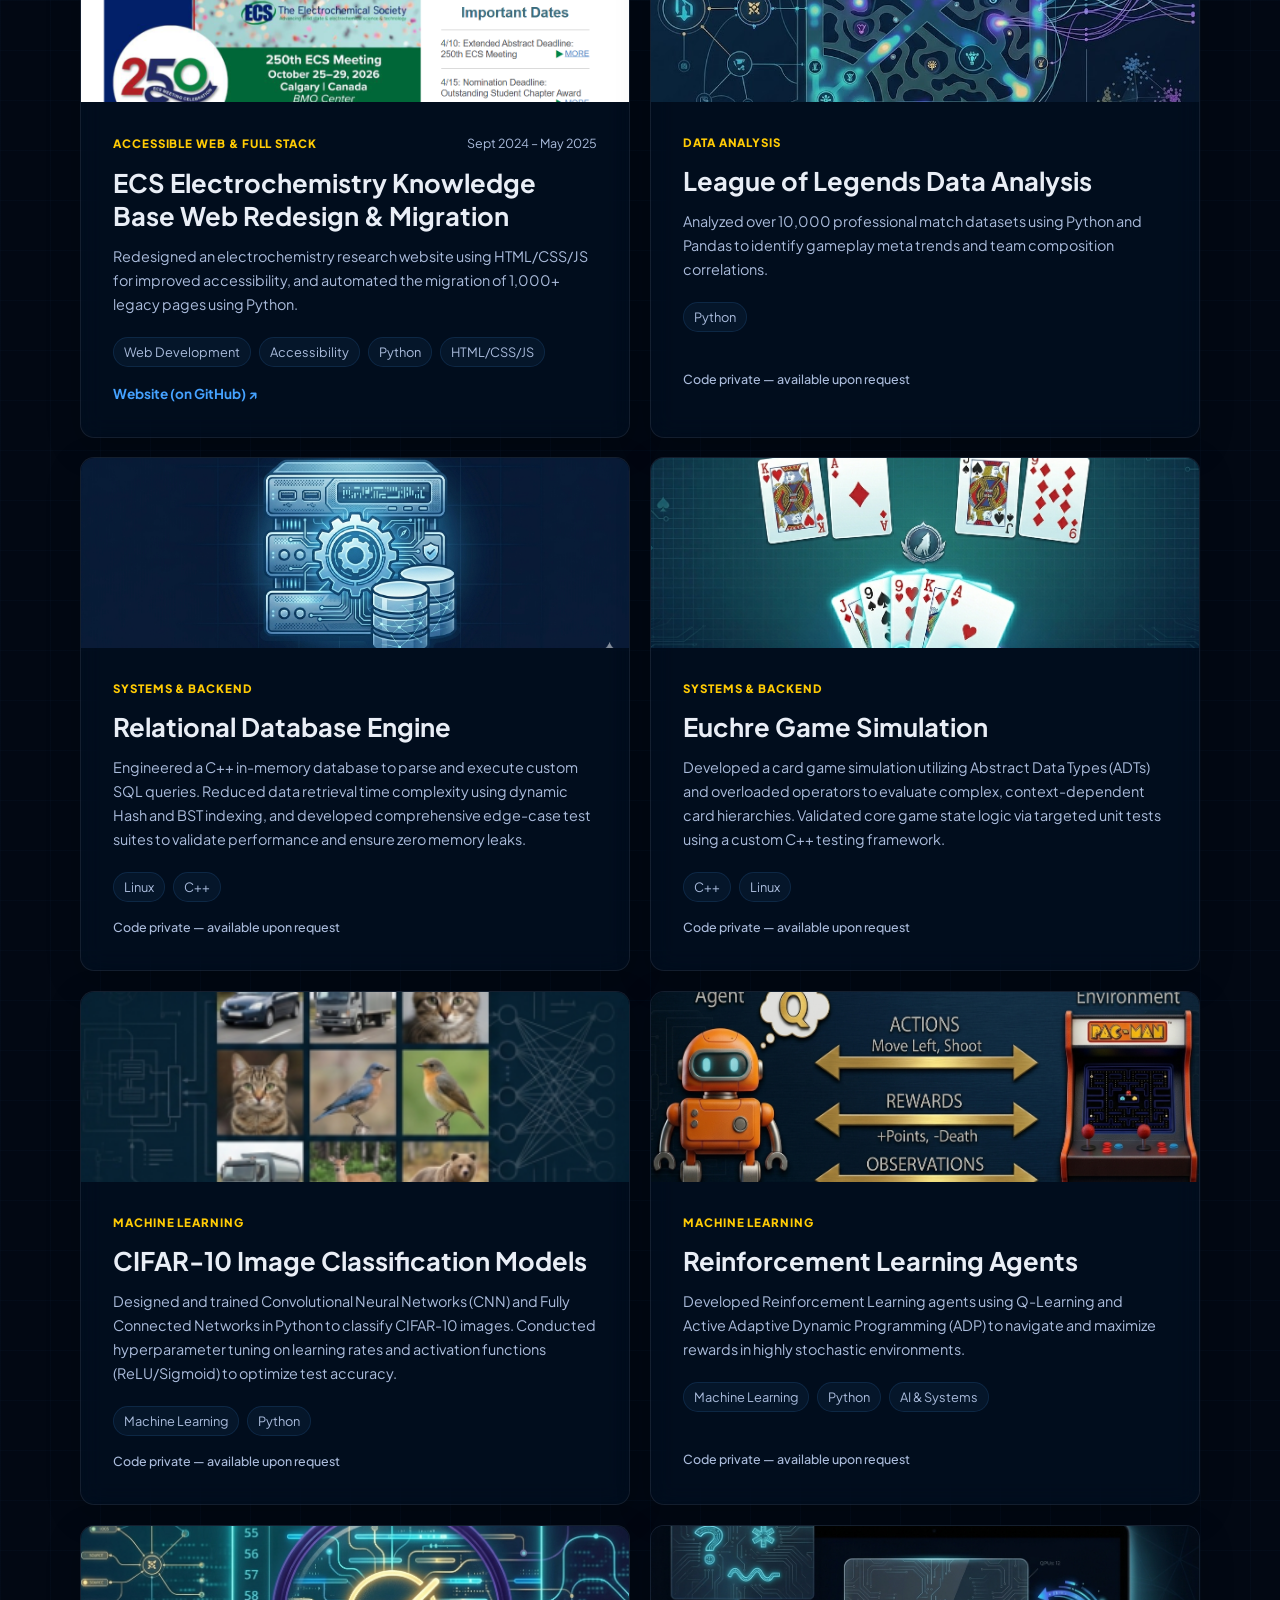
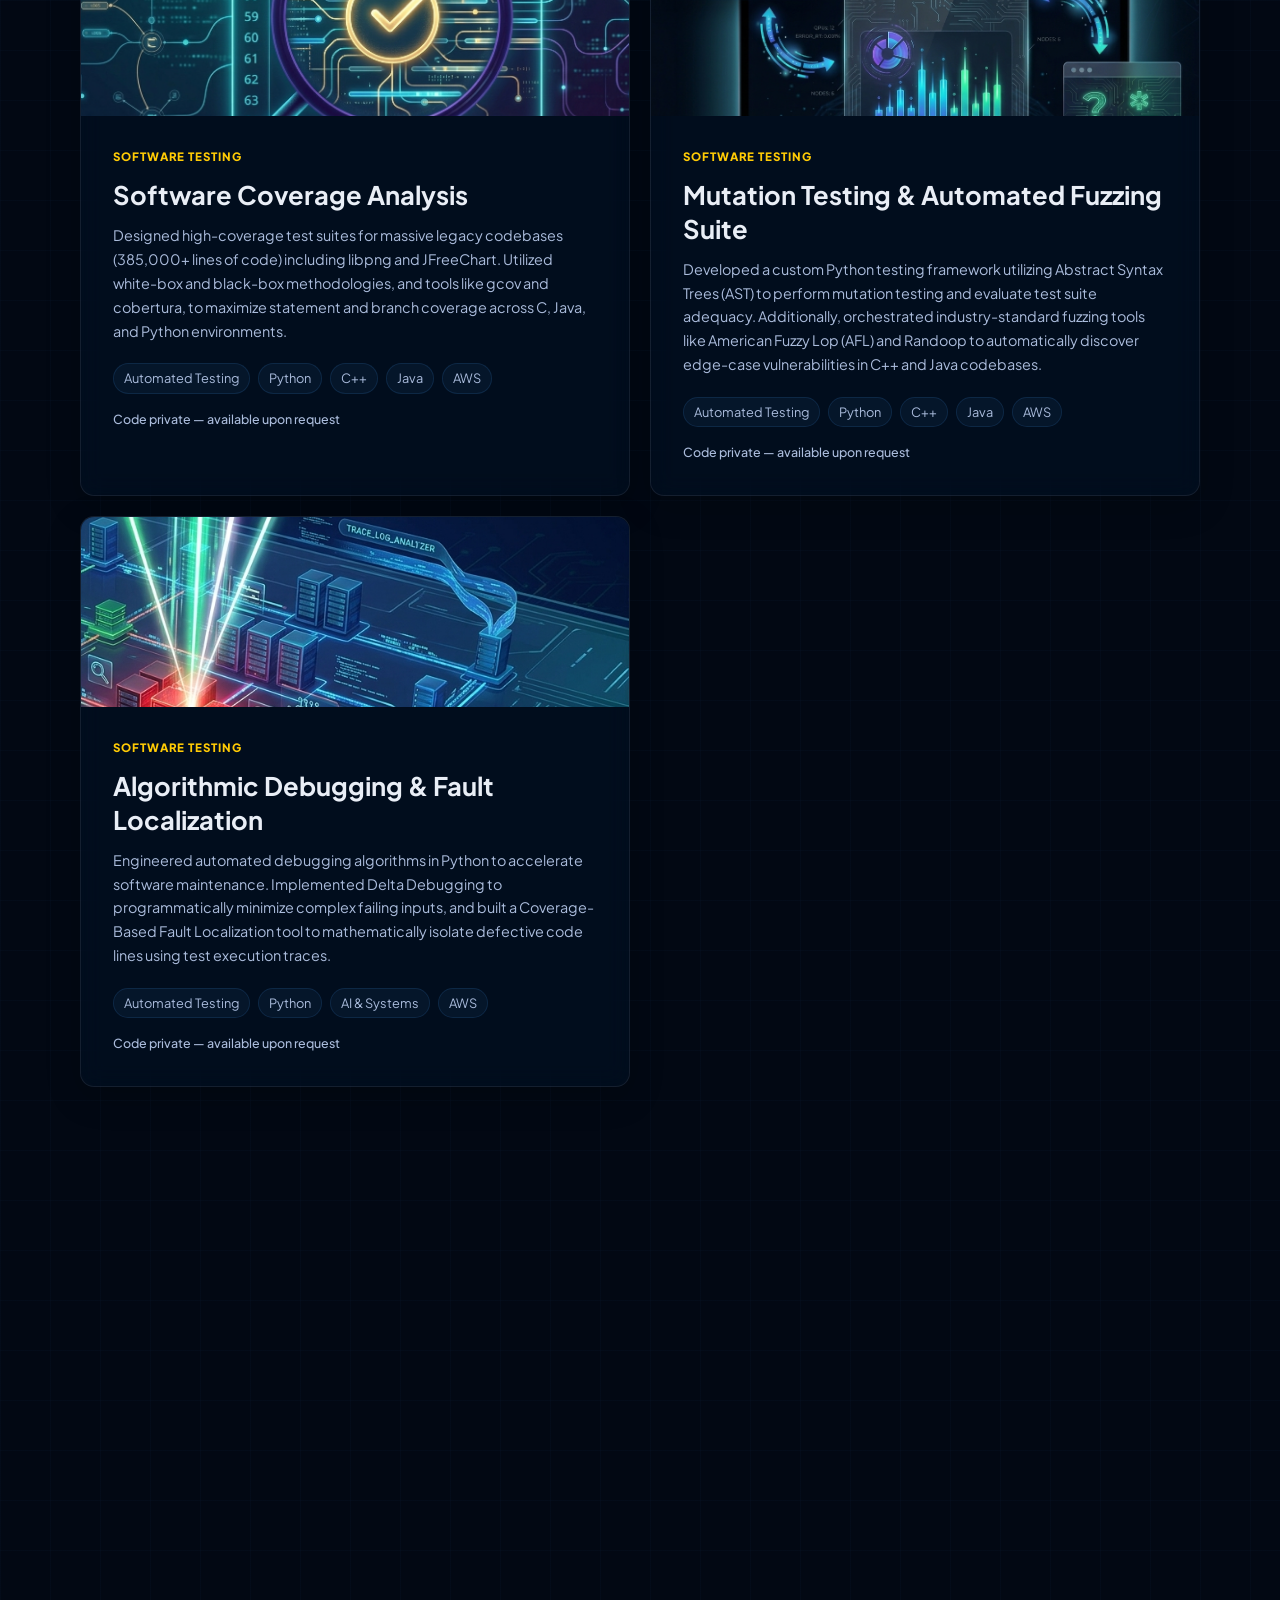
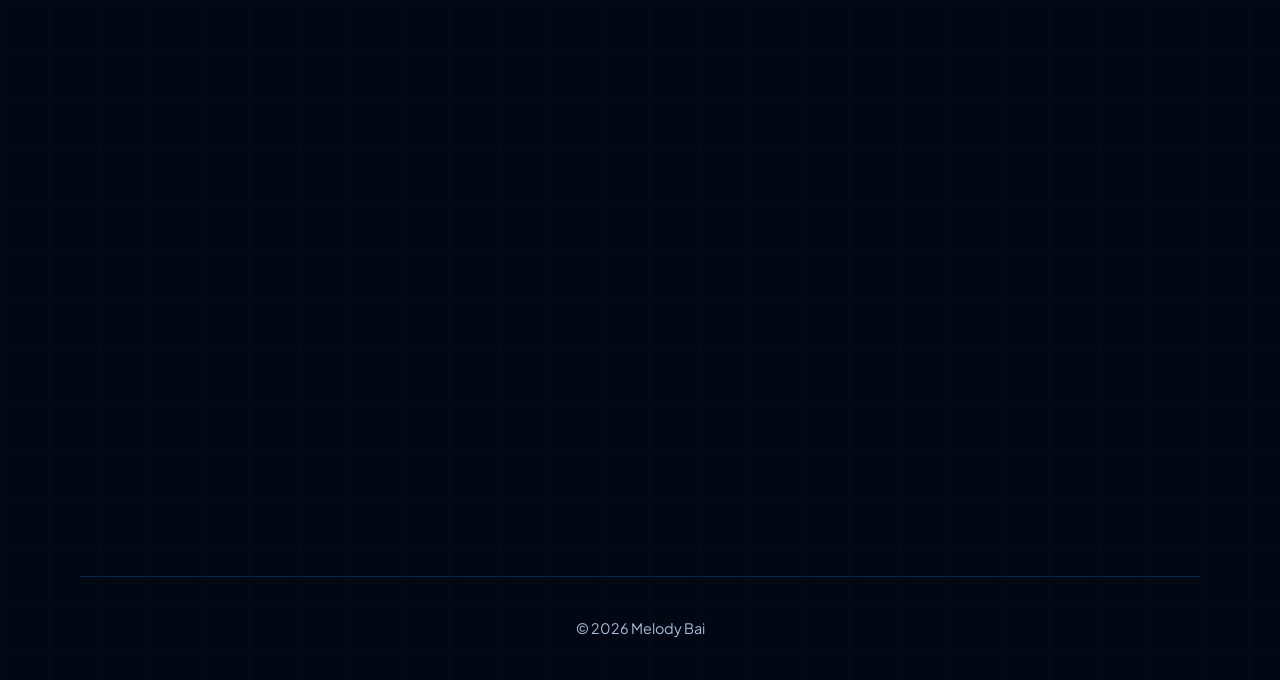
==== commit f3a23cb7: "upload" ====
--- a/index.html
+++ b/index.html
@@ -32,7 +32,7 @@
       </button>
 
       <ul class="nav-links" id="navLinks">
-        <li><a href="#about-sec">About</a></li>
+        <li><a href="#about-sec">About Me</a></li>
         <li><a href="#experience-sec">Experience</a></li>
         <li><a href="#projects-sec">Projects</a></li>
         <li><a href="#contact-sec">Contact</a></li>
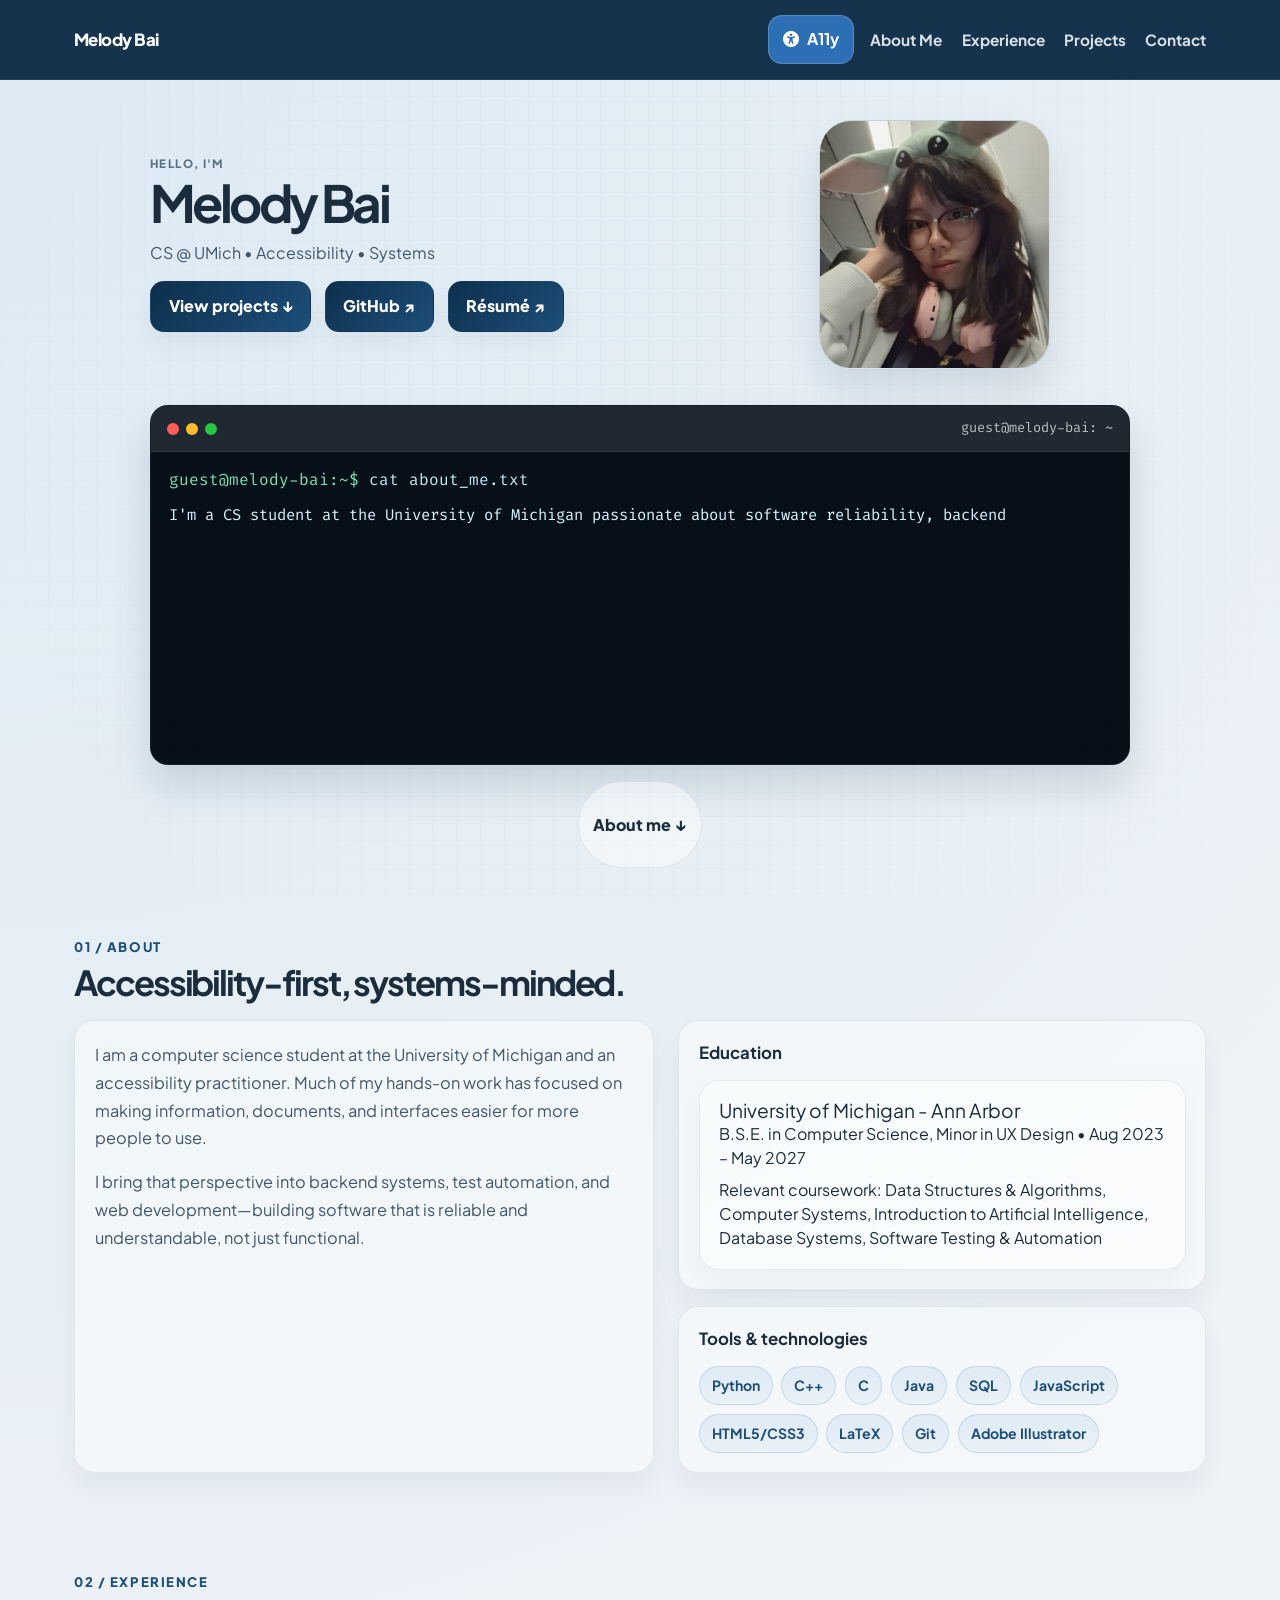
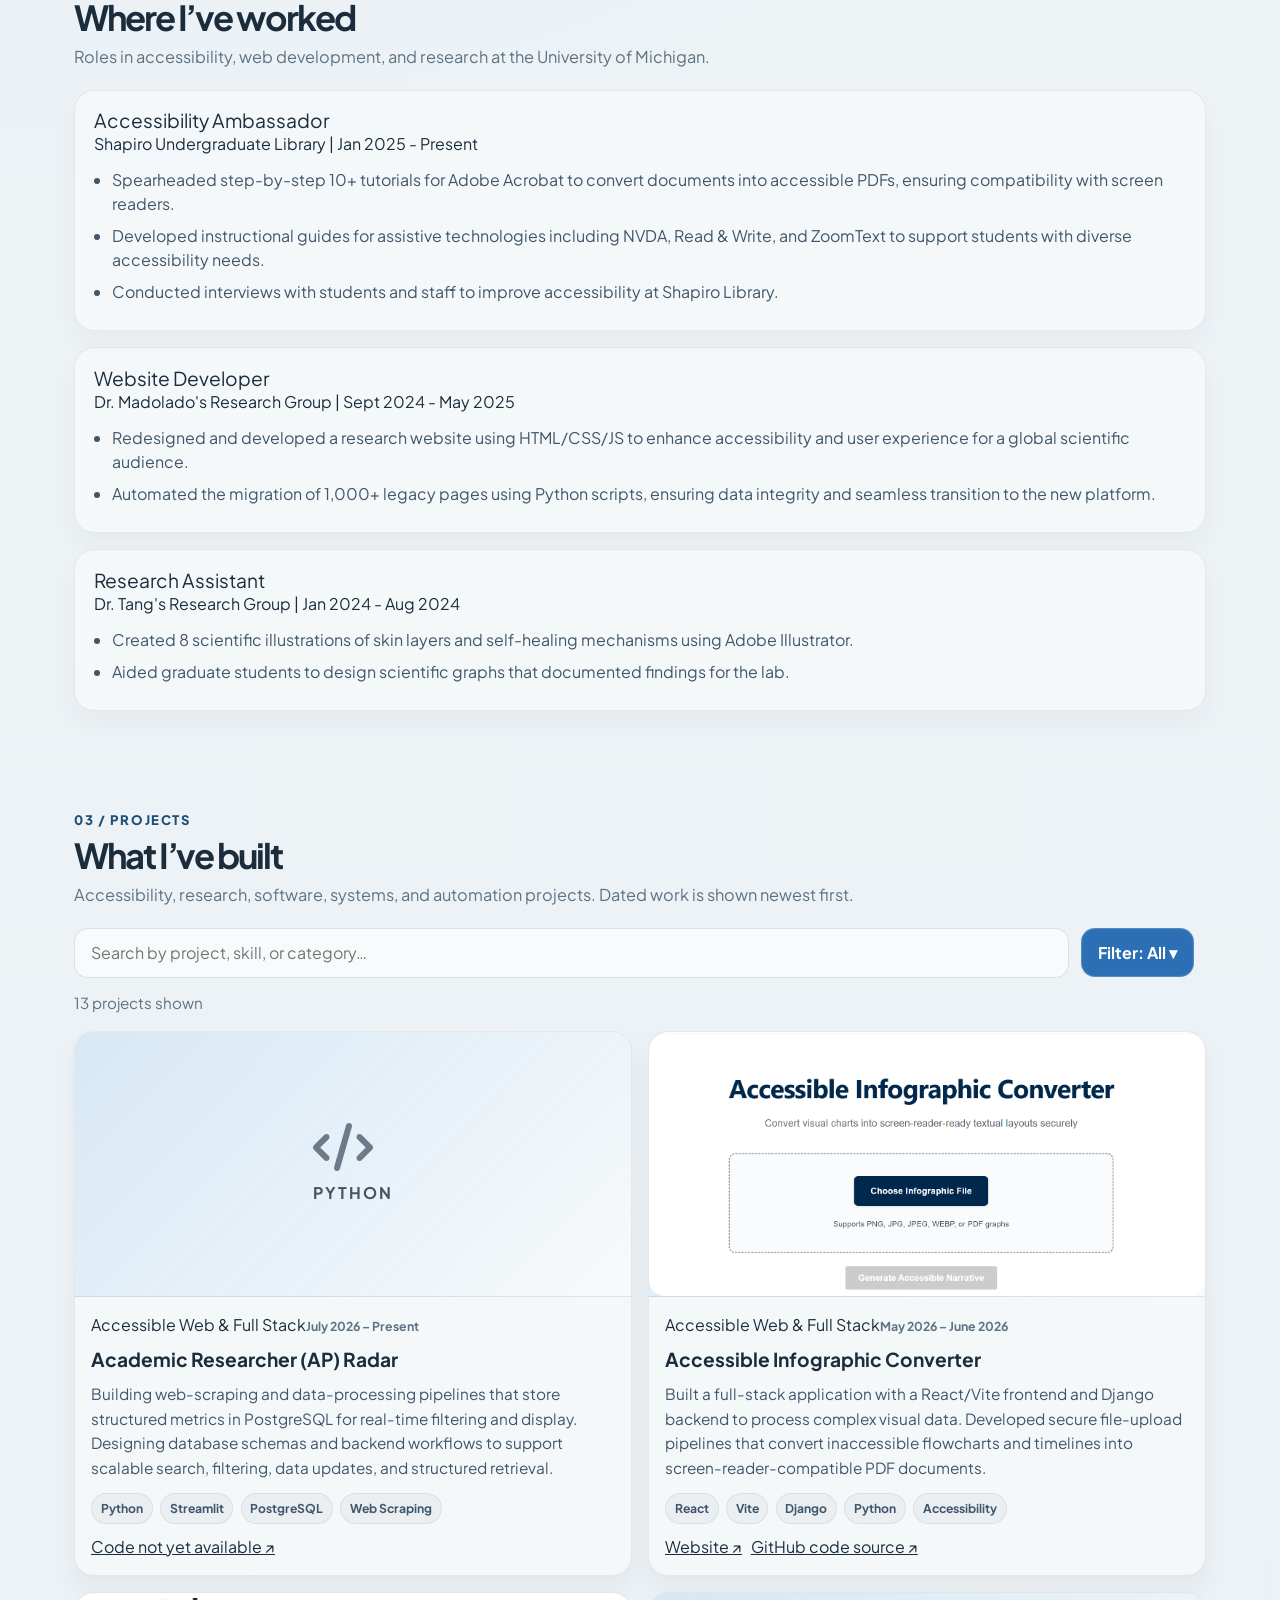
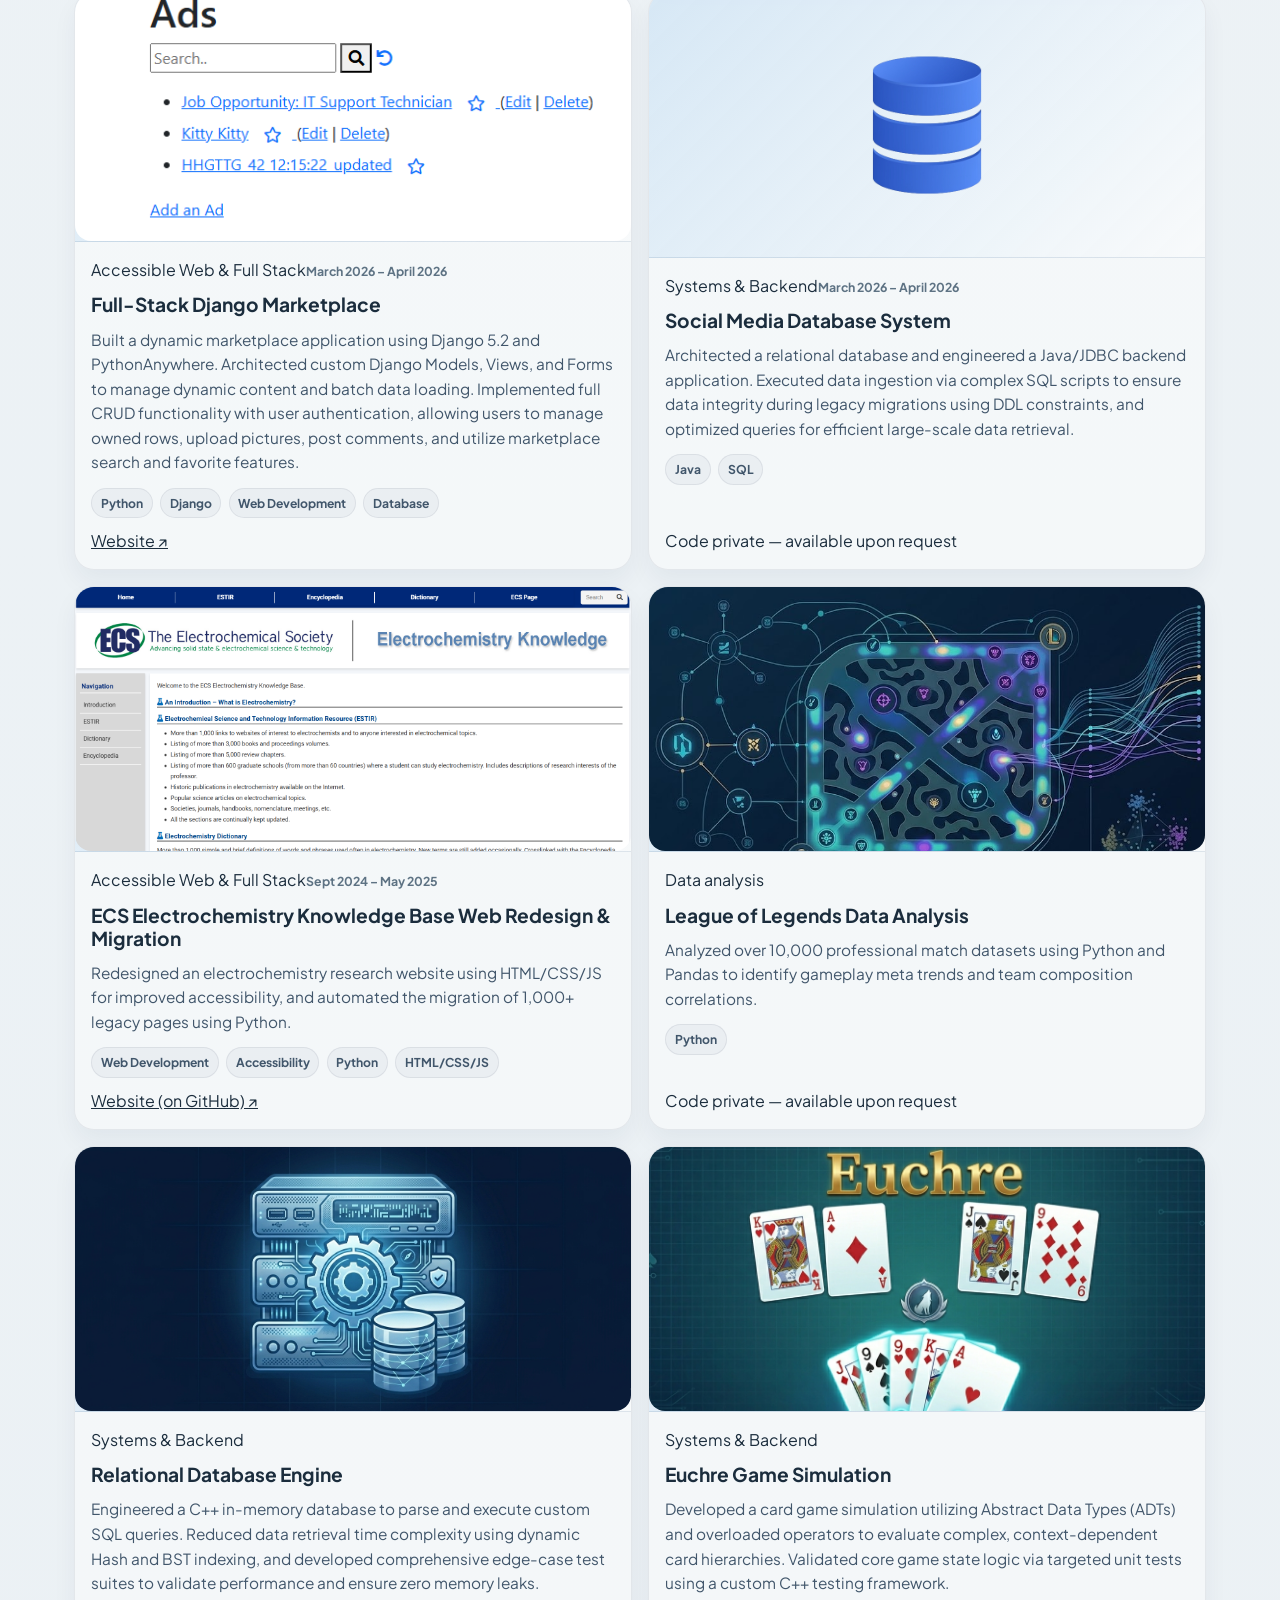
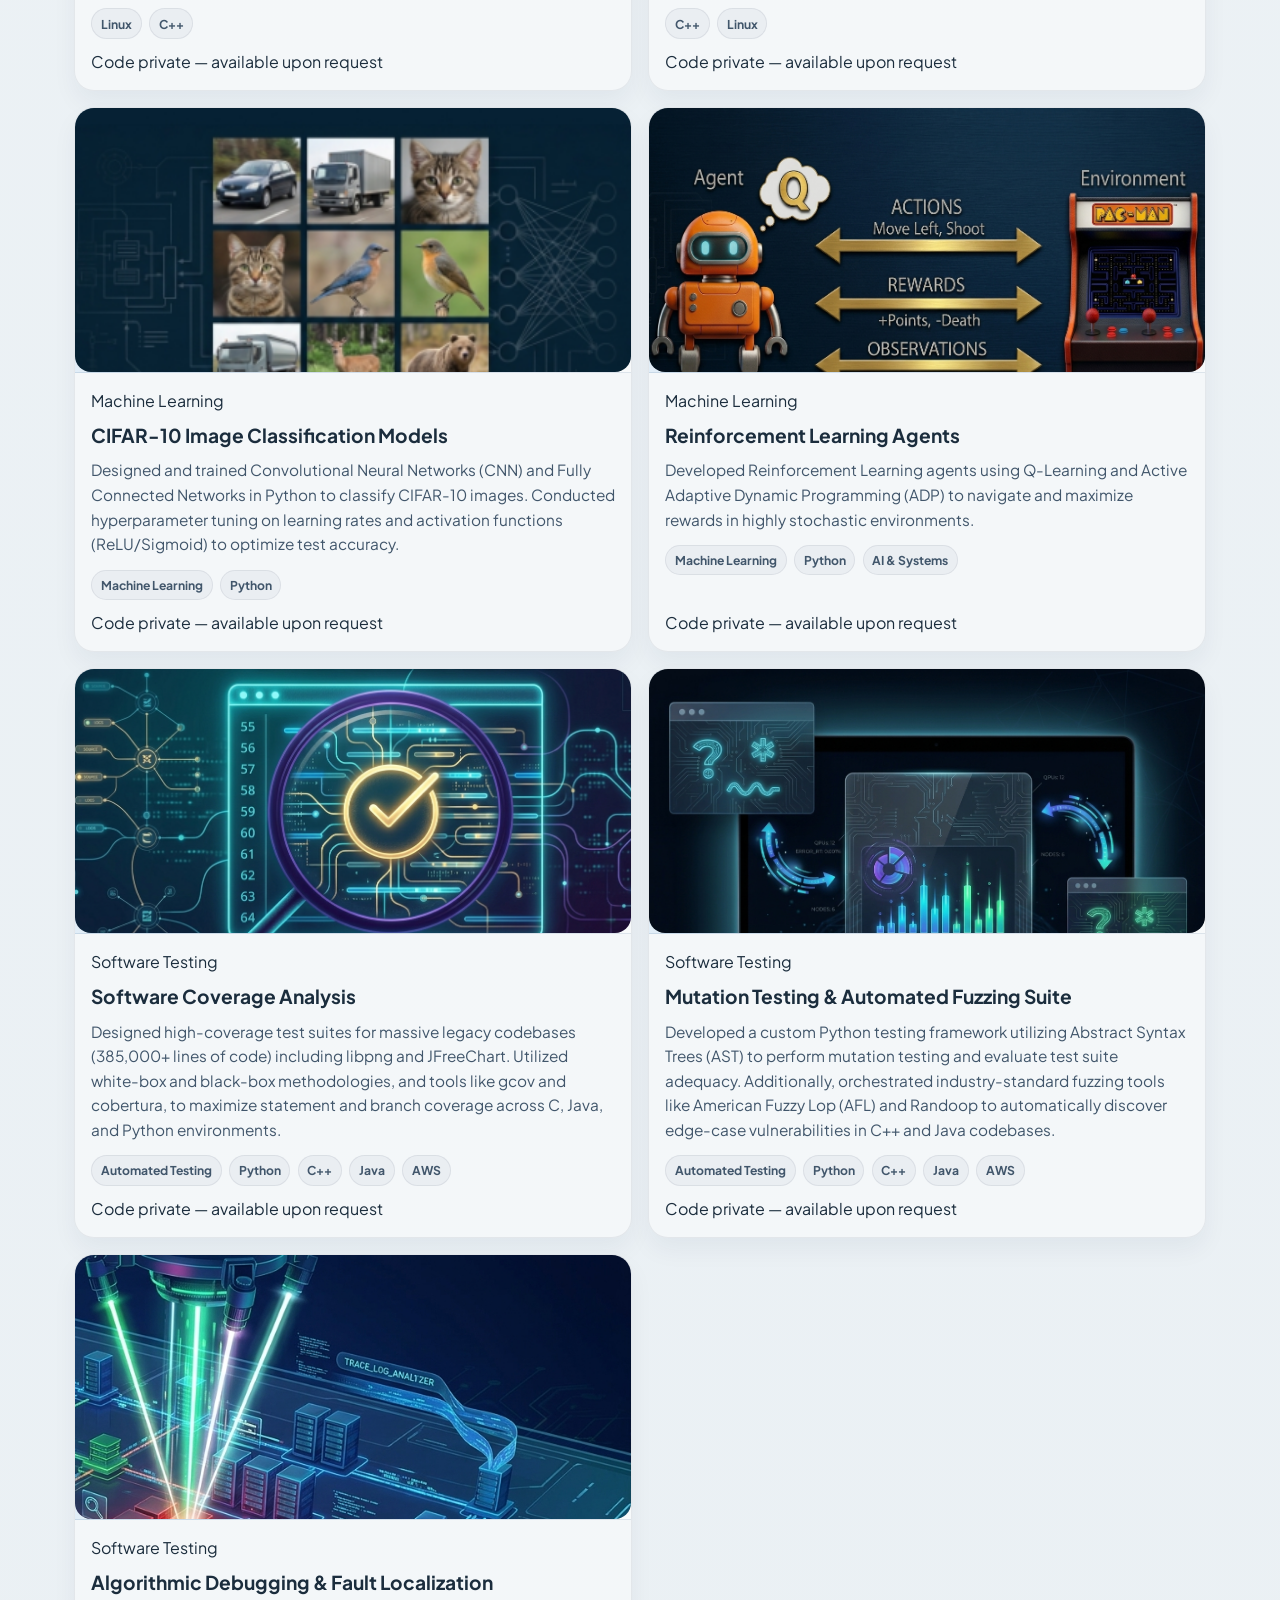
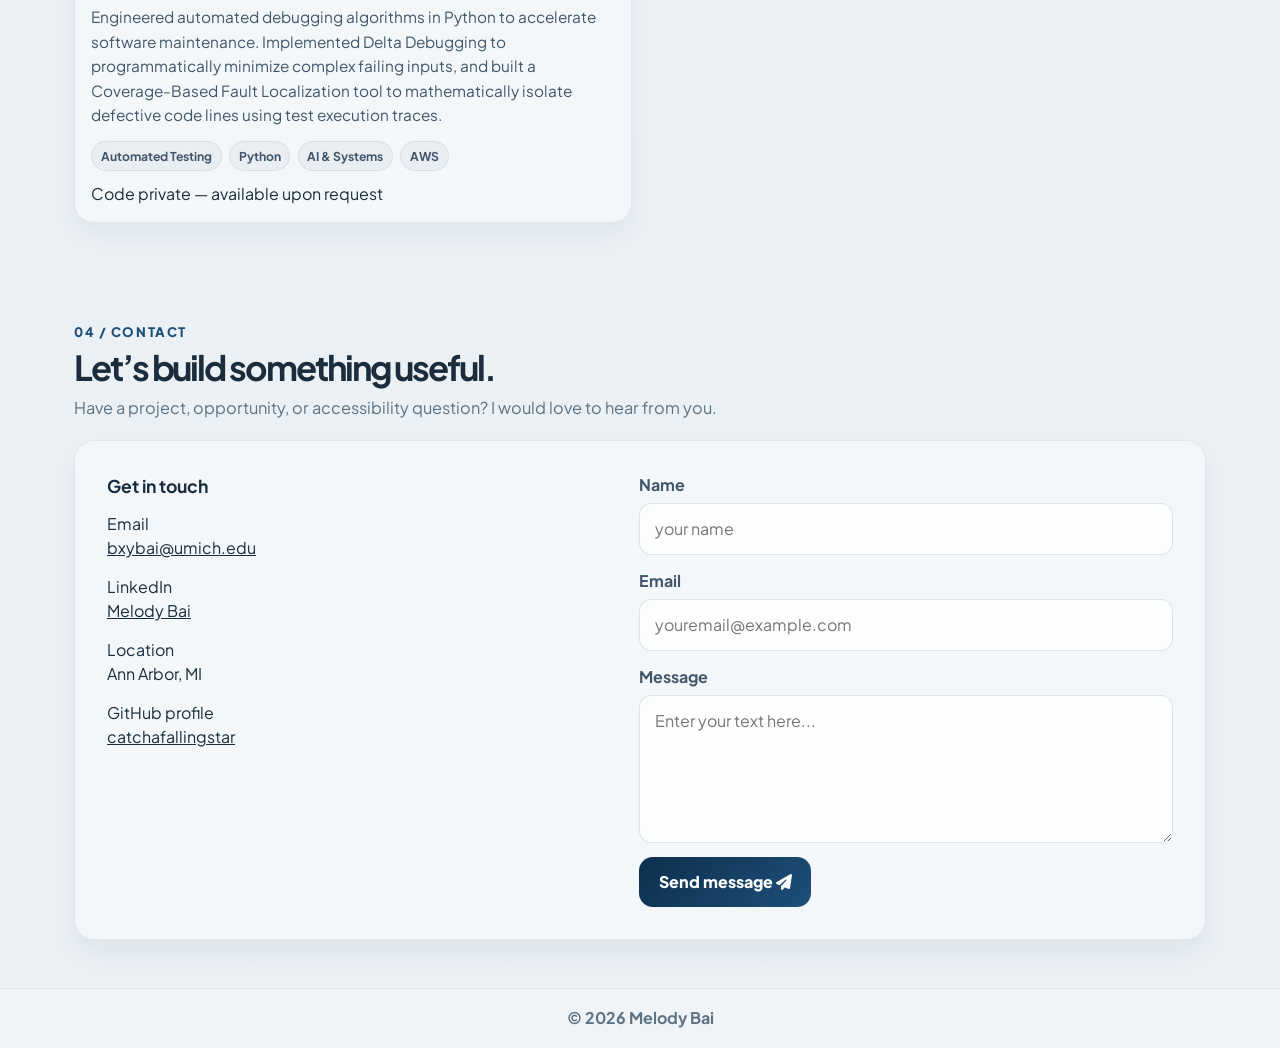
==== commit 14e24c28: "update" ====
--- a/index.html
+++ b/index.html
@@ -31,7 +31,7 @@
         <i class="fas fa-bars" aria-hidden="true"></i>
       </button>
 
-      <ul class="nav-links" id="navLinks">
+      <ul class="nav-links" id="navLinks" aria-label="Main navigation">
         <li><a href="#about-sec">About Me</a></li>
         <li><a href="#experience-sec">Experience</a></li>
         <li><a href="#projects-sec">Projects</a></li>
@@ -41,50 +41,43 @@
   </nav>
 
   <main>
-    <section id="home" class="hero container">
-      <div class="hero-content">
-        <p class="hero-eyebrow">Hello, I’m</p>
-        <h1 class="hero-title" id="name">Melody Bai</h1>
-        <p class="hero-subtitle" id="tagline">CS @ UMich • Accessibility • Systems</p>
+    <section id="home" class="hero">
+  <div class="hero-content">
+    <p class="hero-eyebrow">HELLO, I'M</p>
+    <h1 class="hero-title">Melody Bai</h1>
+    <p id="tagline" class="hero-subtitle">CS @ UMich • Accessibility • Systems</p>
 
-        <nav class="hero-actions" aria-label="Primary links">
-          <a class="hero-action hero-action-primary" href="#projects-sec">View projects <i class="fas fa-arrow-down" aria-hidden="true"></i></a>
-          <a class="hero-action" href="https://github.com/catchafallingstar" target="_blank" rel="noreferrer">GitHub <i class="fas fa-arrow-up-right-from-square" aria-hidden="true"></i></a>
-          <a class="hero-action" href="resume.html">Résumé <i class="fas fa-arrow-up-right-from-square" aria-hidden="true"></i></a>
-        </nav>
+    <div class="hero-actions">
+      <a class="hero-action" href="#projects-sec">View projects ↓</a>
+      <a class="hero-action" href="https://github.com/catchafallingstar" target="_blank" rel="noreferrer">GitHub ↗</a>
+      <a class="hero-action" href="resume.html">Résumé ↗</a>
+    </div>
+  </div>
 
-        <div class="terminal-window">
-          <div class="terminal-header">
-            <div class="terminal-buttons" aria-hidden="true">
-              <span class="close-btn"></span>
-              <span class="minimize-btn"></span>
-              <span class="maximize-btn"></span>
-            </div>
-            <div class="terminal-title">guest@melody-bai: ~</div>
-          </div>
+  <div class="hero-image-right">
+    <div class="hero-portrait-frame">
+      <img class="hero-portrait" src="assets/headshot.jpg" alt="Melody Bai headshot" />
+    </div>
+  </div>
 
-          <div class="terminal-body">
-            <div class="command-line">
-              <span class="prompt">guest@melody-bai:~$</span> cat about_me.txt
-            </div>
-            <div class="terminal-text">
-              <span id="typed-about"></span><span class="cursor">&nbsp;</span>
-            </div>
-          </div>
-        </div>
+  <div class="terminal-window">
+    <div class="terminal-header">
+      <div class="terminal-buttons">
+        <span class="close-btn"></span>
+        <span class="minimize-btn"></span>
+        <span class="maximize-btn"></span>
       </div>
+      <div class="terminal-title">guest@melody-bai: ~</div>
+    </div>
 
-      <div class="hero-image-right">
-        <div class="hero-portrait-frame">
-          <img src="assets/headshot.jpg" alt="Portrait of Melody Bai" class="hero-portrait">
-        </div>
-      </div>
+    <div class="terminal-body">
+      <div class="command-line"><span class="prompt">guest@melody-bai:~$</span> cat about_me.txt</div>
+      <div id="typed-about" class="terminal-text" aria-live="polite"></div>
+    </div>
+  </div>
 
-      <a class="scroll-down" href="#about-sec" aria-label="Scroll down to the About section">
-        <span>About me</span>
-        <i class="fas fa-chevron-down" aria-hidden="true"></i>
-      </a>
-    </section>
+  <a class="scroll-down" href="#about-sec">About me ↓</a>
+</section>
 
     <section id="about-sec" class="container section">
       <div class="section-heading">
--- a/css/styles.css
+++ b/css/styles.css
@@ -1,2032 +1,1178 @@
 :root {
-  /* UMich Dark Theme Colors */
-  --bg: #020813;
-  --card: #001A33;
-  --text: #e9eef6;
-
-  /* UPDATED: Lightened from #8a9bb2 to pass WCAG AAA */
-  --muted: #aabcdc;
-
-  --border: #00274C;
-
-  /* Neon UMich Accents */
-  --maize: #FFCB05;
-  /* Official UMich Maize */
-  --neon-maize: #ffe566;
-  --neon-blue: #45a2ff;
-  --dark-blue: #00274C;
-
-  --shadow: 0 10px 30px rgba(0, 0, 0, 0.5);
-  --chip-bg: rgba(255, 203, 5, 0.08);
-  --nav-height: 68px;
-  /* Faint maize tint */
-}
-
-* {
+  --bg: #eef3f6;
+  --bg-2: #eaf0f4;
+  --panel: rgba(255, 255, 255, 0.72);
+  --panel-strong: rgba(255, 255, 255, 0.9);
+  --ink: #1b2d3d;
+  --ink-soft: #41566b;
+  --muted: #5d7283;
+  --line: rgba(27, 45, 61, 0.12);
+  --navy: #0d2c46;
+  --navy-2: #123b5c;
+  --blue: #2d6fb5;
+  --blue-2: #7bb8e8;
+  --blue-3: #cfe6ff;
+  --accent: #1d4f79;
+  --success: #5fbf9d;
+  --shadow: rgba(18, 42, 63, 0.12);
+  --shadow-strong: rgba(18, 42, 63, 0.2);
+  --radius: 20px;
+  --nav-height: 74px;
+  --max-width: 1180px;
+}
+
+*,
+*::before,
+*::after {
   box-sizing: border-box;
 }
 
 html {
   scroll-behavior: smooth;
-  scroll-padding-top: var(--nav-height);
 }
 
 body {
   margin: 0;
-  font-family: system-ui, -apple-system, sans-serif;
-  background-color: var(--bg);
-  color: var(--text);
-  line-height: 1.6;
-  /* Faint Blue Grid Background */
+  font-family: "Plus Jakarta Sans", sans-serif;
+  background:
+    radial-gradient(circle at top left, rgba(96, 166, 230, 0.12), transparent 24%),
+    linear-gradient(180deg, var(--bg) 0%, var(--bg-2) 100%);
+  color: var(--ink);
+  line-height: 1.5;
+}
+
+/* Accessibility font mode toggled by the A11y button. */
+body.dyslexia-mode {
+  font-family: Verdana, Tahoma, sans-serif;
+  font-weight: 500;
+  letter-spacing: 0.025em;
+  line-height: 1.7;
+}
+
+body.dyslexia-mode .section-title,
+body.dyslexia-mode .hero-title {
+  letter-spacing: normal;
+}
+
+body.dyslexia-mode a:focus-visible,
+body.dyslexia-mode button:focus-visible,
+body.dyslexia-mode input:focus-visible,
+body.dyslexia-mode textarea:focus-visible {
+  outline: 3px solid var(--accent);
+  outline-offset: 3px;
+}
+
+.nav-a11y.is-active {
+  background: var(--blue-3);
+  color: var(--navy);
+  border-color: var(--blue-3);
+}
+
+.nav-a11y.is-active:hover,
+.nav-a11y.is-active:focus-visible {
+  background: var(--blue-3);
+  color: var(--navy);
+}
+
+img {
+  max-width: 100%;
+  display: block;
+}
+
+a {
+  color: inherit;
+}
+
+button,
+input,
+textarea {
+  font: inherit;
+}
+
+.hidden {
+  display: none !important;
+}
+
+/* Cards hidden by the project search/filter controls. */
+.hidden-card {
+  display: none !important;
+}
+
+.bg-mesh {
+  position: fixed;
+  inset: 0;
+  pointer-events: none;
   background-image:
-    linear-gradient(rgba(69, 162, 255, 0.04) 1px, transparent 1px),
-    linear-gradient(90deg, rgba(69, 162, 255, 0.04) 1px, transparent 1px);
-  background-size: 50px 50px;
-  overflow-x: hidden;
-}
-
-a {
-  color: var(--neon-blue);
+    linear-gradient(rgba(29, 79, 121, 0.03) 1px, transparent 1px),
+    linear-gradient(90deg, rgba(29, 79, 121, 0.03) 1px, transparent 1px);
+  background-size: 24px 24px;
+  mask-image: radial-gradient(circle at center, black 35%, transparent 100%);
+  opacity: 0.7;
+}
+
+.container {
+  max-width: var(--max-width);
+  margin: 0 auto;
+  padding-left: 24px;
+  padding-right: 24px;
+}
+
+.top-nav {
+  position: sticky;
+  top: 0;
+  z-index: 50;
+  background: rgba(13, 43, 70, 0.96);
+  backdrop-filter: blur(10px);
+  border-bottom: 1px solid rgba(255, 255, 255, 0.08);
+}
+
+.nav-container {
+  position: relative;
+  max-width: var(--max-width);
+  margin: 0 auto;
+  padding: 0.95rem 24px;
+  display: flex;
+  align-items: center;
+  justify-content: space-between;
+  gap: 1rem;
+  min-height: var(--nav-height);
+}
+
+.logo {
+  display: flex;
+  align-items: center;
+  min-width: 0;
+}
+
+.logo a {
+  color: #ffffff;
   text-decoration: none;
-  transition: 0.3s;
-}
-
-a:hover {
-  color: var(--neon-maize);
-  text-shadow: 0 0 8px rgba(255, 203, 5, 0.5);
-}
-
-.container {
-  width: min(1000px, 90vw);
-  margin: 0 auto;
-}
-
-/* Navigation */
-.top-nav {
-  position: fixed;
-  top: 0;
+  font-size: clamp(1.05rem, 1.3vw, 1.35rem);
+  font-weight: 800;
+  letter-spacing: -0.03em;
+}
+
+.nav-links {
+  list-style: none;
+  padding: 0;
+  margin: 0;
+  display: flex;
+  align-items: center;
+  gap: 1.2rem;
+}
+
+.nav-links li {
+  display: flex;
+}
+
+.nav-links a {
+  position: relative;
+  color: rgba(255, 255, 255, 0.85);
+  text-decoration: none;
+  font-weight: 700;
+  font-size: 0.96rem;
+  transition: color 0.2s ease;
+}
+
+.nav-links a::after {
+  content: "";
+  position: absolute;
   left: 0;
-  right: 0;
-  background: rgba(2, 8, 19, 0.85);
-  backdrop-filter: blur(10px);
-  border-bottom: 1px solid var(--border);
-  z-index: 100;
-  height: var(--nav-height);
-  padding: 0;
-  display: flex;
-  align-items: center;
-}
-
-.nav-container {
-  display: flex;
-  justify-content: space-between;
-  align-items: center;
-  width: min(1200px, 90vw);
-  margin: 0 auto;
-  height: 100%;
+  bottom: -0.35rem;
+  width: 100%;
+  height: 2px;
+  background: linear-gradient(90deg, var(--blue-2), #ffffff);
+  transform: scaleX(0);
+  transform-origin: left;
+  transition: transform 0.2s ease;
+}
+
+.nav-links a:hover,
+.nav-links a:focus-visible {
+  color: #ffffff;
+}
+
+.nav-links a:hover::after,
+.nav-links a:focus-visible::after {
+  transform: scaleX(1);
+}
+
+.nav-a11y {
+  margin-left: auto;
+}
+
+.btn {
+  border: 0;
+  border-radius: 14px;
+  cursor: pointer;
+  transition: transform 0.2s ease, box-shadow 0.2s ease, border-color 0.2s ease;
+}
+
+.secondary-btn {
+  background: var(--blue);
+  border: 1px solid rgba(255, 255, 255, 0.18);
+  color: #ffffff;
+  padding: 0.7rem 1rem;
+  font-weight: 700;
+  box-shadow: inset 0 0 0 1px rgba(255,255,255,0.02);
+}
+
+.secondary-btn:hover,
+.secondary-btn:focus-visible {
+  transform: translateY(-1px);
+  box-shadow: 0 10px 20px rgba(13, 43, 70, 0.12);
+}
+
+.nav-a11y {
+  display: inline-flex;
+  align-items: center;
+  gap: 0.5rem;
+  padding-inline: 0.9rem;
 }
 
 .mobile-toggle {
   display: none;
-  background: none;
-  border: none;
-  color: var(--text);
-  font-size: 1.5rem;
-  cursor: pointer;
-  z-index: 1001;
-  /* Keeps it above the sidebar when open */
-  transition: color 0.3s;
-}
-
-.mobile-toggle:hover {
-  color: var(--maize);
-}
-
-.logo {
-  font-weight: bold;
-  font-size: 1.2rem;
-}
-
-.logo span:first-child {
-  color: var(--maize);
-}
-
-.nav-links {
-  display: flex;
-  gap: 20px;
-  list-style: none;
-  margin: 0;
-  padding: 0;
-}
-
-.nav-links a {
-  color: var(--text);
-  font-size: 0.9rem;
-}
-
-.nav-links a:hover {
-  color: var(--maize);
-}
-
-/* Scroll Progress Bar */
+}
+
 .scroll-progress-bar {
   position: absolute;
-  bottom: 0;
   left: 0;
-  width: 0%;
+  top: 0;
   height: 3px;
-  background: linear-gradient(to right, var(--neon-blue), var(--maize));
-  transition: width 0.1s ease;
-  z-index: 101;
-}
-
-/* Hero Section */
-#home {
-  align-items: center;
-  position: relative;
-}
-
+  width: 0;
+  background: linear-gradient(90deg, #8dd0ff 0%, #7cbef0 40%, #5fa5d8 100%);
+  box-shadow: 0 0 16px rgba(128, 196, 255, 0.8);
+}
+
+main {
+  overflow-x: hidden;
+}
+
+/* ===== HERO / HOME DESKTOP ===== */
 .hero {
-  display: grid;
-  grid-template-columns: minmax(0, 1fr) minmax(280px, 380px);
-  align-items: center;
-  gap: clamp(4rem, 7vw, 7rem);
-  width: min(1180px, 92vw);
-  height: 100vh;
-  height: 100svh;
-  min-height: 560px;
-  padding: calc(var(--nav-height) + clamp(1.5rem, 4vh, 3.25rem)) 0 clamp(4.5rem, 9vh, 6rem);
-  max-width: none;
-  margin: 0 auto;
+  width: min(100%, 1040px);
+  margin: auto;
+  padding: 0 30px;
+  display: grid;
+  grid-template-columns: minmax(0, 1.18fr) minmax(180px, 0.82fr);
+  grid-template-areas:
+    "content image"
+    "terminal terminal"
+    "scroll scroll";
+  grid-template-rows: auto minmax(280px, 40vh) auto;
+  column-gap: clamp(1rem, 2vw, 2rem);
+  row-gap: 1rem;
+  min-height: calc(100vh - var(--nav-height) - 20px);
+  padding-top: 18px;
+  padding-bottom: 18px;
+  align-items: stretch;
+}
+
+.hero-content {
+  grid-area: content;
+  display: flex;
+  flex-direction: column;
+  justify-content: center;
+  align-items: flex-start;
+  max-width: 100%;
+  width: 100%;
+}
+
+.hero-eyebrow {
+  margin: 0 0 0.35rem;
+  font-size: clamp(0.72rem, 0.72vw, 0.88rem);
+  letter-spacing: 0.12em;
+  text-transform: uppercase;
+  color: var(--muted);
+  font-weight: 800;
+}
+
+.hero-title {
+  margin: 0;
+  font-size: clamp(2.6rem, 4vw, 5rem);
+  line-height: 0.96;
+  letter-spacing: -0.07em;
+  color: var(--ink);
+}
+
+.hero-subtitle {
+  margin: 0.9rem 0 1rem;
+  font-size: clamp(1rem, 1.25vw, 1.35rem);
+  color: var(--ink-soft);
+  line-height: 1.45;
+  max-width: 680px;
+}
+
+.hero-actions {
+  display: flex;
+  flex-wrap: wrap;
+  gap: 0.85rem;
+  margin-bottom: 0;
+  align-items: center;
+}
+
+.hero-action {
+  display: inline-flex;
+  align-items: center;
+  justify-content: center;
+  gap: 0.45rem;
+  padding: 0.8rem 1.1rem;
+  border-radius: 14px;
+  text-decoration: none;
+  font-weight: 800;
+  border: 1px solid rgba(27, 45, 61, 0.12);
+  background: linear-gradient(135deg, #0d2f4d 0%, #1d4f79 100%);
+  color: #ffffff;
+  box-shadow: 0 10px 24px rgba(13, 43, 70, 0.05);
+}
+
+.hero-image-right {
+  grid-area: image;
+  display: flex;
+  justify-content: center;
+  align-items: center;
+  padding-top: 0.1rem;
+}
+
+.hero-portrait-frame {
+  width: clamp(180px, 18vw, 280px);
+  aspect-ratio: 1 / 1.08;
+  border-radius: 32px;
+  background: linear-gradient(135deg, rgba(255,255,255,0.7), rgba(123,184,232,0.25));
+  border: 1px solid rgba(27, 45, 61, 0.1);
+  box-shadow:
+    0 20px 36px rgba(13, 43, 70, 0.12),
+    inset 0 0 0 1px rgba(255,255,255,0.4);
   overflow: hidden;
-  /* Prevent overflow from animations */
-}
-
-.hero-content {
-  min-width: 0;
-  max-width: 640px;
-  position: relative;
-  z-index: 3;
-}
-
-/* Right Side Image Container with perspective */
-.hero-image-right {
-  display: flex;
+  display: flex;
+  align-items: center;
   justify-content: center;
-  align-items: center;
-  position: relative;
-  perspective: 1200px;
-  animation: hero-image-appear 1.2s ease-out 0.6s forwards;
-  /* Delay for content to appear first */
-  opacity: 0;
-  transform: translateY(20px) scale(0.95);
-  min-width: 0;
-}
-
-@keyframes hero-image-appear {
-  to {
-    opacity: 1;
-    transform: translateY(0) scale(1);
-  }
-}
-
-.hero-portrait-frame {
-  position: relative;
-  padding: 6px;
-  /* This controls the thickness of the glowing border */
-  border-radius: 50%;
-  /* Changed to 50% to make it a perfect circle! */
-  background: linear-gradient(135deg, var(--maize) 0%, var(--neon-blue) 100%);
-  box-shadow: 0 20px 50px rgba(0, 39, 76, 0.5), 0 0 30px rgba(255, 203, 5, 0.15);
-  transition: transform 0.5s cubic-bezier(0.175, 0.885, 0.32, 1.275), box-shadow 0.5s ease;
-  z-index: 2;
-  display: flex;
-  justify-content: center;
-  align-items: center;
-  width: clamp(260px, min(30vw, 48vh), 390px);
-  max-width: 100%;
-  /* Keeps the size constrained */
-  aspect-ratio: 1 / 1;
-  margin: 0 auto;
-}
-
-/* 2. The Animated Glow Behind the Frame */
-.hero-portrait-frame::before {
-  content: '';
-  position: absolute;
-  top: -2px;
-  left: -2px;
-  right: -2px;
-  bottom: -2px;
-  border-radius: 50%;
-  /* Must also be a circle! */
-  background: linear-gradient(45deg, var(--neon-maize), transparent, var(--neon-blue), transparent);
-  z-index: -1;
-  background-size: 400% 400%;
-  animation: borderGlow 8s linear infinite;
-}
-
-/* 3. The Image Itself */
+}
+
 .hero-portrait {
   width: 100%;
   height: 100%;
   object-fit: cover;
-  border-radius: 50%;
-  /* Perfect circle */
-  display: block;
-  /* Removed the old border and margin from here, since the frame handles it now */
-}
-
-/* 4. The Animation Keyframes (Make sure you have this!) */
-@keyframes borderGlow {
-  0% {
-    background-position: 0% 50%;
-  }
-
-  50% {
-    background-position: 100% 50%;
-  }
-
-  100% {
-    background-position: 0% 50%;
-  }
-}
-
-/* Adds a nice interactive hover effect */
-.hero-portrait:hover {
-  scale: 1.02;
-  box-shadow: 0 15px 40px rgba(69, 162, 255, 0.2);
-  /* Soft neon-blue glow */
-}
-
-
-
-/* Elegant geometric accent behind image */
-.hero-image-right::after {
-  content: \'\';
-  position: absolute;
-  bottom: -20px;
-  right: 20px;
-  width: 140px;
-  height: 140px;
-  background-image: radial-gradient(var(--maize) 1.5px, transparent 1.5px);
-  background-size: 15px 15px;
-  opacity: 0.25;
-  z-index: 1;
-  pointer-events: none;
-}
-
-/* Glow behind image */
-.hero-image-right::before {
-  content: \'\';
-  position: absolute;
-  top: 50%;
-  left: 50%;
-  transform: translate(-50%, -50%);
+  object-position: center top;
+}
+
+/* ===== TERMINAL ===== */
+.terminal-window {
+  grid-area: terminal;
   width: 100%;
-  height: 100%;
-  background: radial-gradient(circle, rgba(69, 162, 255, 0.15) 0%, transparent 70%);
-  filter: blur(40px);
-  z-index: 1;
-}
-
-
-
-.hero h1 {
-  font-size: clamp(2.5rem, min(5vw, 8vh), 4.5rem);
-  line-height: 1.1;
-  margin: 0 0 clamp(0.5rem, 1.8vh, 1.25rem) 0;
-  animation: text-slide-up 0.8s ease-out 0.2s forwards;
-  opacity: 0;
-  transform: translateY(20px);
-}
-
-.hero-content h2 {
-  animation: text-slide-up 0.8s ease-out forwards;
-  opacity: 0;
-  transform: translateY(20px);
-}
-
-.hero-content p#about {
-  animation: text-slide-up 0.8s ease-out 0.4s forwards;
-  opacity: 0;
-  transform: translateY(20px);
-}
-
-.hero-content .social-links {
-  animation: text-slide-up 0.8s ease-out 0.5s forwards;
-  opacity: 0;
-  transform: translateY(20px);
-}
-
-@keyframes text-slide-up {
-  to {
-    opacity: 1;
-    transform: translateY(0);
-  }
-}
-
-
-
-
-/* Terminal Window Container */
-.terminal-window {
-  background-color: #0d1117;
-  /* Deep terminal black */
-  border: 1px solid var(--border);
-  border-radius: 10px;
-  box-shadow: 0 20px 40px rgba(0, 0, 0, 0.6);
+  max-width: 100%;
+  height: clamp(280px, 40vh, 440px);
+  min-height: 280px;
+  border-radius: 18px;
+  background: rgba(10, 18, 28, 0.96);
+  border: 1px solid rgba(27, 45, 61, 0.18);
   overflow: hidden;
-  font-family: 'Fira Code', monospace;
-  /* Uses your existing code font */
-  width: 100%;
-  max-width: 620px;
-}
-
-/* Terminal Header & macOS Buttons */
+  box-shadow: 0 22px 38px rgba(13, 43, 70, 0.14);
+  display: flex;
+  flex-direction: column;
+  justify-self: stretch;
+  align-self: stretch;
+}
+
 .terminal-header {
-  background-color: #161b22;
-  padding: 10px 15px;
-  display: flex;
-  align-items: center;
-  border-bottom: 1px solid var(--border);
+  background: rgba(255, 255, 255, 0.06);
+  border-bottom: 1px solid rgba(255,255,255,0.08);
+  display: flex;
+  align-items: center;
+  justify-content: space-between;
+  gap: 1rem;
+  padding: 0.75rem 1rem;
+  flex-shrink: 0;
 }
 
 .terminal-buttons {
   display: flex;
-  gap: 8px;
+  align-items: center;
+  gap: 0.45rem;
 }
 
 .terminal-buttons span {
+  display: inline-block;
   width: 12px;
   height: 12px;
   border-radius: 50%;
-  display: inline-block;
-}
-
-.close-btn {
-  background-color: #ff5f56;
-}
-
-.minimize-btn {
-  background-color: #ffbd2e;
-}
-
-.maximize-btn {
-  background-color: #27c93f;
-}
+}
+
+.close-btn { background: #ff5f57; }
+.minimize-btn { background: #ffbd2e; }
+.maximize-btn { background: #28c840; }
 
 .terminal-title {
-  flex-grow: 1;
-  text-align: center;
-  color: var(--muted);
+  color: rgba(255, 255, 255, 0.7);
   font-size: 0.85rem;
-  margin-left: -44px;
-  /* Offsets the buttons to perfectly center text */
-}
-
-/* Terminal Body & Text */
+  font-family: "Fira Code", monospace;
+}
+
 .terminal-body {
-  padding: clamp(0.8rem, 2vh, 1.25rem);
-  color: var(--muted);
-  font-size: clamp(0.78rem, 1.5vh, 0.95rem);
-  line-height: 1.55;
-  height: clamp(220px, 34vh, 270px);
+  flex: 1 1 auto;
   min-height: 0;
+  padding: 1rem 1.1rem 1.15rem;
+  background: rgba(8, 16, 24, 0.98);
+  color: #d9f4ff;
+  font-family: "Fira Code", monospace;
   overflow-y: auto;
-  scrollbar-width: thin;
-  scrollbar-color: var(--border) transparent;
+  overflow-x: hidden;
 }
 
 .command-line {
-  color: var(--text);
-  margin-bottom: 15px;
+  margin-bottom: 0.7rem;
+  color: #bfeaf7;
+  white-space: nowrap;
+  overflow: hidden;
+  text-overflow: ellipsis;
 }
 
 .prompt {
-  color: #27c93f;
-  /* Hacker green */
-  margin-right: 8px;
-}
-
-/* Blinking Cursor Animation */
+  color: #7ae0b4;
+}
+
+.terminal-text {
+  min-height: 70px;
+  color: #d7f4ff;
+  font-size: 0.97rem;
+  line-height: 1.6;
+  white-space: pre-wrap;
+  overflow-wrap: anywhere;
+}
+
 .cursor {
   display: inline-block;
-  width: 8px;
-  height: 1.2em;
-  background-color: var(--maize);
-  /* Using your UMich maize color! */
-  vertical-align: middle;
-  animation: blink 1s step-end infinite;
+  width: 0.7ch;
+  background: #b8ebff;
+  animation: blink 1s steps(1) infinite;
+  vertical-align: baseline;
 }
 
 @keyframes blink {
-
-  0%,
-  100% {
-    opacity: 1;
-  }
-
-  50% {
-    opacity: 0;
-  }
-}
-
-.hero-subtitle {
-  font-size: 1.2rem;
+  0%, 49% { opacity: 1; }
+  50%, 100% { opacity: 0; }
+}
+
+/* ===== ABOUT ME ARROW ===== */
+.scroll-down {
+  grid-area: scroll;
+  display: inline-flex;
+  align-items: center;
+  justify-content: center;
+  gap: 0.6rem;
+  margin: 0 auto;
+  width: fit-content;
+  color: var(--ink);
+  text-decoration: none;
+  font-weight: 800;
+  padding: 0.6rem 0.9rem;
+  border-radius: 999px;
+  background: rgba(255, 255, 255, 0.45);
+  border: 1px solid rgba(27, 45, 61, 0.08);
+}
+
+.section {
+  padding-top: 3rem;
+  padding-bottom: 3rem;
+}
+
+.section-heading {
+  margin-bottom: 1.25rem;
+}
+
+.section-kicker {
+  display: inline-block;
+  margin-bottom: 0.45rem;
+  color: var(--accent);
+  font-size: 0.82rem;
+  font-weight: 800;
+  letter-spacing: 0.12em;
+  text-transform: uppercase;
+}
+
+.section-title {
+  margin: 0;
+  font-size: clamp(2rem, 2.7vw, 2.8rem);
+  line-height: 1.06;
+  letter-spacing: -0.06em;
+  color: var(--ink);
+}
+
+.section-subtitle {
+  margin-top: 0.6rem;
+  margin-bottom: 0;
   color: var(--muted);
-  max-width: 600px;
-  margin: 0 0 clamp(0.85rem, 2.5vh, 1.5rem);
-}
-
-.scroll-down {
-  position: absolute;
-  left: 50%;
-  bottom: clamp(0.8rem, 2.5vh, 1.5rem);
-  transform: translateX(-50%);
-  display: inline-flex;
-  flex-direction: column;
-  align-items: center;
-  gap: 0.15rem;
+  font-size: 1.02rem;
+}
+
+.about-editorial {
+  display: grid;
+  grid-template-columns: 1.1fr 1fr;
+  gap: 1.5rem;
+}
+
+.about-intro {
+  background: rgba(255,255,255,0.45);
+  border: 1px solid rgba(27, 45, 61, 0.08);
+  border-radius: var(--radius);
+  padding: 1.25rem;
+  box-shadow: 0 14px 24px rgba(13, 43, 70, 0.05);
+}
+
+.about-intro p {
+  margin: 0 0 1rem;
+  font-size: 1.02rem;
+  line-height: 1.7;
+  color: var(--ink-soft);
+}
+
+.about-intro p:last-child {
+  margin-bottom: 0;
+}
+
+.about-details {
+  display: grid;
+  gap: 1rem;
+}
+
+.about-block {
+  background: rgba(255,255,255,0.45);
+  border: 1px solid rgba(27, 45, 61, 0.08);
+  border-radius: var(--radius);
+  padding: 1.2rem;
+  box-shadow: 0 14px 24px rgba(13, 43, 70, 0.05);
+}
+
+.about-block h3 {
+  margin: 0 0 0.9rem;
+  font-size: 1.05rem;
+  color: var(--ink);
+}
+
+.education-wrap {
+  display: grid;
+  gap: 0.85rem;
+}
+
+.education-item {
+  display: grid;
+  gap: 0.12rem;
+  padding: 0.75rem 0.8rem;
+  border-radius: 14px;
+  background: rgba(255,255,255,0.34);
+  border: 1px solid rgba(27, 45, 61, 0.06);
+}
+
+.education-item strong {
+  font-size: 0.98rem;
+}
+
+.education-item span {
   color: var(--muted);
-  font-size: 0.72rem;
-  font-weight: 600;
-  letter-spacing: 0.08em;
-  text-transform: uppercase;
-  z-index: 5;
-}
-
-.scroll-down i {
-  color: var(--maize);
-  font-size: 1rem;
-  animation: scroll-bounce 1.8s ease-in-out infinite;
-}
-
-.scroll-down:hover {
-  color: var(--text);
-  text-shadow: none;
-}
-
-@keyframes scroll-bounce {
-  0%,
-  100% {
-    transform: translateY(0);
-  }
-
-  50% {
-    transform: translateY(6px);
-  }
-}
-
-.hero-actions {
-  display: flex;
-  gap: 15px;
-  margin-top: 30px;
-}
-
-/* Glowing Buttons */
-.btn {
-  padding: 12px 24px;
-  border-radius: 8px;
-  font-weight: bold;
-  cursor: pointer;
-  border: none;
-  transition: all 0.3s ease;
-}
-
-/* --- Social Link Icon Sizing --- */
-#links {
-  display: flex;
-  gap: 40px;
-  flex-wrap: wrap;
-  justify-content: start;
-}
-
-#links a.icon-link {
-  font-size: 2.2rem;
-  color: var(--muted);
-  transition: all 0.2s ease;
-  padding: 0;
-  /* Clear the excessive padding */
-}
-
-/* Optional: Make them glow UMich Maize when you hover over them */
-#links a.icon-link:hover {
-  color: var(--maize);
-  transform: translateY(-3px);
-}
-
-.primary-btn {
-  background: var(--maize);
-  color: var(--dark-blue);
-  box-shadow: 0 0 20px rgba(255, 203, 5, 0.3);
-}
-
-.primary-btn:hover {
-  background: var(--neon-maize);
-  box-shadow: 0 0 30px rgba(255, 203, 5, 0.6);
-  transform: translateY(-2px);
-  color: var(--bg);
-}
-
-.secondary-btn {
-  background: var(--card);
-  color: var(--text);
-  border: 1px solid var(--border);
-}
-
-.secondary-btn:hover {
-  border-color: var(--maize);
-  color: var(--maize);
-}
-
-/* Background Ambient Glows */
-.relative {
-  position: relative;
-}
-
-.glow-maize {
-  position: absolute;
-  width: 400px;
-  height: 400px;
-  background: radial-gradient(circle, rgba(255, 203, 5, 0.08) 0%, transparent 70%);
-  top: -150px;
-  left: 50%;
-  transform: translateX(-50%);
-  pointer-events: none;
-  z-index: -1;
-}
-
-/* Sections */
-.section {
-  padding: 100px 0;
-}
-
-.section-title {
-  text-align: center;
-  font-size: 2.5rem;
-  margin: 0 0 10px 0;
-  color: var(--text);
-}
-
-.section-subtitle {
-  text-align: center;
-  color: var(--muted);
-  margin-bottom: 50px;
-}
-
-/* About Section */
-.about-grid {
-  display: grid;
-  grid-template-columns: 1fr 1fr;
-  gap: 50px;
-  align-items: center;
-}
-
-.avatar {
-  width: 100%;
-  border-radius: 20px;
-  border: 1px solid var(--border);
-  box-shadow: 0 0 20px rgba(0, 39, 76, 0.5);
-}
-
-.education-wrap {
-  margin-top: 20px;
-  border-top: 1px solid var(--border);
-  padding-top: 20px;
-}
-
-/* Projects Grid */
-.projects-grid {
-  display: grid;
-  grid-template-columns: repeat(auto-fill, minmax(300px, 1fr));
-  gap: 25px;
-  grid-auto-rows: 1fr;
-}
-
-.project-card {
-  display: flex;
-  flex-direction: column;
-  background: var(--card);
-  border: 1px solid var(--border);
-  border-radius: 16px;
-  padding: 20px;
-  transition: all 0.3s ease;
-}
-
-.project-card:hover {
-  transform: translateY(-5px);
-  border-color: var(--maize);
-  box-shadow: 0 10px 30px rgba(255, 203, 5, 0.1);
-}
-
-.project-img-placeholder {
-  height: 160px;
-  background: linear-gradient(45deg, var(--bg), var(--border));
-  border-radius: 8px;
-  margin-bottom: 15px;
-}
-
-/* Skills Grid */
+  font-size: 0.92rem;
+}
+
 .skills-grid {
-  display: flex;
-  flex-wrap: wrap;
-  gap: 15px;
-  justify-content: center;
   list-style: none;
   padding: 0;
+  margin: 0;
+  display: flex;
+  flex-wrap: wrap;
+  gap: 0.55rem;
 }
 
 .skill-card {
-  background: var(--card);
-  border: 1px solid var(--border);
-  padding: 15px 25px;
+  background: linear-gradient(180deg, rgba(125, 175, 227, 0.18), rgba(125, 175, 227, 0.08));
+  border: 1px solid rgba(45, 111, 181, 0.18);
+  border-radius: 999px;
+  padding: 0.5rem 0.75rem;
+  font-size: 0.88rem;
+  font-weight: 700;
+  color: var(--accent);
+}
+
+.timeline {
+  display: grid;
+  gap: 1rem;
+}
+
+.timeline-item,
+.item {
+  background: rgba(255,255,255,0.45);
+  border: 1px solid rgba(27, 45, 61, 0.08);
+  border-radius: var(--radius);
+  box-shadow: 0 12px 24px rgba(13, 43, 70, 0.04);
+  padding: 1.15rem 1.2rem;
+}
+
+.timeline-item-header {
+  display: flex;
+  justify-content: space-between;
+  align-items: center;
+  gap: 1rem;
+  margin-bottom: 0.25rem;
+}
+
+.timeline-item h3,
+.item h3 {
+  margin: 0;
+  font-size: 1.06rem;
+  color: var(--ink);
+}
+
+.timeline-item .meta {
+  font-size: 0.9rem;
+  color: var(--muted);
+}
+
+.timeline-item .description,
+.item .description {
+  margin-top: 0.5rem;
+  color: var(--ink-soft);
+  line-height: 1.6;
+}
+
+.timeline-item ul,
+.item ul {
+  margin: 0.75rem 0 0;
+  padding-left: 1.1rem;
+  color: var(--ink-soft);
+}
+
+.timeline-item li,
+.item li {
+  margin-bottom: 0.25rem;
+}
+
+.search-wrap {
+  display: grid;
+  grid-template-columns: minmax(0, 1fr) auto auto;
+  gap: 0.75rem;
+  align-items: center;
+  margin-bottom: 0.9rem;
+}
+
+.search {
+  width: 100%;
+  min-height: 46px;
+  border-radius: 14px;
+  border: 1px solid rgba(27, 45, 61, 0.12);
+  background: rgba(255,255,255,0.6);
+  color: var(--ink);
+  padding: 0.75rem 1rem;
+  box-shadow: inset 0 0 0 1px rgba(255,255,255,0.1);
+}
+
+.search:focus {
+  outline: 2px solid rgba(45, 111, 181, 0.35);
+  outline-offset: 1px;
+  border-color: rgba(45, 111, 181, 0.4);
+}
+
+.search-clear,
+.filter-btn {
+  min-height: 46px;
+}
+
+.search-clear {
+  padding-inline: 0.9rem;
+}
+
+.filters {
+  display: flex;
+  flex-wrap: wrap;
+  gap: 0.9rem;
+  margin-bottom: 1rem;
+  padding: 0.8rem;
+  border-radius: var(--radius);
+  background: rgba(255,255,255,0.42);
+  border: 1px solid rgba(27, 45, 61, 0.08);
+}
+
+.filter-group {
+  display: grid;
+  gap: 0.45rem;
+}
+
+.filter-label {
+  font-size: 0.75rem;
+  text-transform: uppercase;
+  letter-spacing: 0.08em;
+  color: var(--muted);
+  font-weight: 800;
+}
+
+.filter-btn-wrap {
+  display: flex;
+  flex-wrap: wrap;
+  gap: 0.45rem;
+}
+
+.project-filter-btn {
+  border-radius: 999px;
+  padding: 0.45rem 0.8rem;
+  border: 1px solid rgba(27, 45, 61, 0.12);
+  background: rgba(255,255,255,0.5);
+  color: var(--ink-soft);
+  font-weight: 700;
+  cursor: pointer;
+}
+
+.project-filter-btn.is-active {
+  background: linear-gradient(135deg, #0d2f4d 0%, #1d4f79 100%);
+  border-color: transparent;
+  color: #ffffff;
+}
+
+.project-results-status {
+  margin: 0 0 1rem;
+  color: var(--muted);
+  font-size: 0.95rem;
+}
+
+.projects-grid {
+  display: grid;
+  grid-template-columns: repeat(2, minmax(0, 1fr));
+  gap: 1rem;
+}
+
+.project-card {
+  background: rgba(255,255,255,0.45);
+  border: 1px solid rgba(27, 45, 61, 0.08);
+  border-radius: var(--radius);
+  overflow: hidden;
+  box-shadow: 0 12px 24px rgba(13, 43, 70, 0.05);
+  display: flex;
+  flex-direction: column;
+  min-height: 100%;
+}
+
+.project-media {
+  width: 100%;
+  min-width: 0;
+  height: 170%;
+  max-height: 265px;
+  background: linear-gradient(135deg, rgba(125,184,232,0.25), rgba(255,255,255,0.34));
+  border-right: 0;
+  border-bottom: 1px solid rgba(27, 45, 61, 0.08);
+  display: flex;
+  align-items: center;
+  justify-content: center;
+  padding: 0;
+}
+
+.project-media img {
+  width: 100%;
+  height: 100%;
+  
+  object-fit: cover;
+  object-position: top center;
+  border-radius: 16px;
+}
+
+.project-content {
+  flex: 1;
+  padding: 1rem;
+  display: flex;
+  flex-direction: column;
+  gap: 0.7rem;
+}
+
+.project-header {
+  display: flex;
+  justify-content: space-between;
+  align-items: center;
+  gap: 0.5rem;
+}
+
+.project-category {
+  display: inline-flex;
+  align-items: center;
+  gap: 0.35rem;
+  background: rgba(125, 184, 232, 0.14);
+  border: 1px solid rgba(45, 111, 181, 0.15);
+  color: var(--accent);
+  border-radius: 999px;
+  padding: 0.35rem 0.6rem;
+  font-size: 0.74rem;
+  font-weight: 800;
+  text-transform: uppercase;
+  letter-spacing: 0.05em;
+}
+
+.project-date {
+  font-size: 0.77rem;
+  color: var(--muted);
+  font-weight: 700;
+}
+
+.item-title {
+  margin: 0;
+  font-size: 1.2rem;
+  line-height: 1.2;
+  color: var(--ink);
+}
+
+.project-description {
+  margin: 0;
+  color: var(--ink-soft);
+  line-height: 1.6;
+  font-size: 0.96rem;
+}
+
+.chips-wrap {
+  display: flex;
+  flex-wrap: wrap;
+  gap: 0.45rem;
+  margin-top: 0.1rem;
+}
+
+.chip {
+  display: inline-block;
+  padding: 0.32rem 0.55rem;
+  border-radius: 999px;
+  background: rgba(13, 43, 70, 0.04);
+  border: 1px solid rgba(27, 45, 61, 0.08);
+  color: var(--ink-soft);
+  font-size: 0.76rem;
+  font-weight: 700;
+}
+
+.project-tags {
+  display: flex;
+  flex-wrap: wrap;
+  gap: 0.45rem;
+  margin-top: 0.1rem;
+}
+
+.tag {
+  display: inline-block;
+  padding: 0.32rem 0.55rem;
+  border-radius: 999px;
+  background: rgba(13, 43, 70, 0.04);
+  border: 1px solid rgba(27, 45, 61, 0.08);
+  color: var(--ink-soft);
+  font-size: 0.76rem;
+  font-weight: 700;
+}
+
+.project-links {
+  margin-top: auto;
+  display: flex;
+  flex-wrap: wrap;
+  gap: 0.55rem;
+}
+
+.project-link {
+  display: inline-flex;
+  align-items: center;
+  gap: 0.38rem;
+  min-height: 38px;
+  padding: 0.5rem 0.7rem;
+  border-radius: 10px;
+  text-decoration: none;
+  border: 1px solid rgba(27, 45, 61, 0.12);
+  background: rgba(255,255,255,0.38);
+  color: var(--ink);
+  font-weight: 700;
+}
+
+.project-link:hover,
+.project-link:focus-visible {
+  border-color: rgba(27, 45, 61, 0.22);
+  background: rgba(255,255,255,0.7);
+}
+
+.contact-card {
+  background: rgba(255,255,255,0.45);
+  border: 1px solid rgba(27, 45, 61, 0.08);
+  border-radius: var(--radius);
+  box-shadow: 0 14px 24px rgba(13, 43, 70, 0.05);
+  overflow: hidden;
+}
+
+.contact-grid {
+  display: grid;
+  grid-template-columns: minmax(0, 0.95fr) minmax(0, 1.05fr);
+  gap: 1.3rem;
+  padding: 1rem;
+}
+
+.contact-info,
+.contact-form-wrap {
+  padding: 1rem;
+}
+
+.contact-info h3 {
+  margin-top: 0;
+  margin-bottom: 0.8rem;
+  font-size: 1.1rem;
+}
+
+.contact-list {
+  list-style: none;
+  padding: 0;
+  margin: 0;
+  display: grid;
+  gap: 0.7rem;
+}
+
+.contact-list li {
+  display: flex;
+  align-items: center;
+  gap: 0.7rem;
+  color: var(--ink-soft);
+}
+
+.contact-list a {
+  color: var(--accent);
+  text-decoration: none;
+  font-weight: 700;
+}
+
+.contact-list i {
+  width: 1.1rem;
+  text-align: center;
+  color: var(--accent);
+}
+
+.contact-form {
+  display: grid;
+  gap: 0.9rem;
+}
+
+.form-group {
+  display: grid;
+  gap: 0.38rem;
+}
+
+.form-group label {
+  font-weight: 700;
+  color: var(--ink-soft);
+}
+
+.form-group input,
+.form-group textarea {
+  width: 100%;
   border-radius: 12px;
-  font-weight: bold;
-  transition: 0.3s;
-}
-
-.skill-card:hover {
-  border-color: var(--neon-blue);
-  background: rgba(69, 162, 255, 0.1);
-}
-
-/* --- Contact Form Grid --- */
-.contact-grid {
-  display: grid;
-  grid-template-columns: 1fr 1.5fr;
-  /* Makes the form slightly wider than the info */
-  gap: 40px;
-  text-align: left;
-}
-
-.contact-form {
-  display: flex;
-  flex-direction: column;
-  gap: 20px;
-}
-
-.form-group {
-  display: flex;
-  flex-direction: column;
-  gap: 8px;
-}
-
-.form-group label {
-  font-size: 0.85rem;
+  border: 1px solid rgba(27, 45, 61, 0.12);
+  background: rgba(255,255,255,0.7);
+  padding: 0.8rem 0.9rem;
+  color: var(--ink);
+}
+
+.form-group input:focus,
+.form-group textarea:focus {
+  outline: 2px solid rgba(45, 111, 181, 0.28);
+  outline-offset: 1px;
+  border-color: rgba(45, 111, 181, 0.4);
+}
+
+.submit-btn {
+  justify-self: start;
+  padding: 0.8rem 1.2rem;
+  border-radius: 14px;
+  background: linear-gradient(135deg, #0d2f4d 0%, #1d4f79 100%);
+  border: 0;
+  color: #ffffff;
+  font-weight: 800;
+  cursor: pointer;
+}
+
+.footer {
+  border-top: 1px solid rgba(27, 45, 61, 0.08);
+  background: rgba(255,255,255,0.28);
+  padding: 1.1rem 0;
   color: var(--muted);
-  font-weight: 600;
-  text-transform: uppercase;
-  letter-spacing: 0.5px;
-}
-
-/* Styling the inputs and text area */
-.contact-form input,
-.contact-form textarea {
-  width: 100%;
-  background: rgba(0, 0, 0, 0.3);
-  border: 1px solid var(--border);
-  border-radius: 12px;
-  padding: 14px 18px;
-  color: var(--text);
-  font-family: inherit;
-  font-size: 1rem;
-  transition: all 0.3s ease;
-}
-
-/* The Glowing Focus Effect */
-.contact-form input:focus,
-.contact-form textarea:focus {
-  outline: none;
-  border-color: var(--maize);
-  box-shadow: 0 0 15px rgba(255, 203, 5, 0.2);
-  background: var(--bg);
-}
-
-/* Submit Button */
-.submit-btn {
-  background: var(--maize);
-  color: var(--bg);
-  border: none;
-  padding: 14px;
-  font-size: 1rem;
-  font-weight: 800;
-  border-radius: 12px;
-  cursor: pointer;
-  transition: all 0.3s ease;
+  font-weight: 700;
+}
+
+.footer .container {
   display: flex;
   justify-content: center;
   align-items: center;
-  gap: 10px;
-  text-transform: uppercase;
-}
-
-.submit-btn:hover {
-  background: var(--neon-maize);
-  box-shadow: 0 0 20px rgba(255, 203, 5, 0.4);
-  transform: translateY(-2px);
-}
-
-
-/* Utilities */
-.chips-wrap {
-  display: flex;
-  flex-wrap: wrap;
-  gap: 8px;
-  margin: 15px 0;
-}
-
-.chip {
-  background: var(--chip-bg);
-  color: var(--neon-maize);
-  border: 1px solid rgba(255, 203, 5, 0.2);
-  padding: 4px 10px;
-  border-radius: 20px;
-  font-size: 0.8rem;
-}
-
-/* Filter Panel Styles */
-/* .filters {
-  background: var(--card);
-  border: 1px solid var(--border);
-  padding: 20px;
-  border-radius: 12px;
-  margin-bottom: 25px;
-} */
-
-
-.hidden {
-  display: none !important;
-}
-
-.skill-card:hover {
-  border-color: var(--neon-blue);
-  background: rgba(255, 255, 255, 0.1);
-}
-
-.primary-btn:hover {
-  background: var(--neon-maize);
-  box-shadow: 0 0 30px rgba(255, 203, 5, 0.6);
-  transform: translateY(-2px);
-  color: var(--bg);
-}
-
-.secondary-btn:hover {
-  border-color: var(--maize);
-  color: var(--maize);
-}
-
-.muted {
+}
+
+.no-project-results {
+  margin-top: 1rem;
   color: var(--muted);
-  font-size: 0.9rem;
-}
-
-.item-title {
-  font-weight: bold;
-  font-size: 1.2rem;
-  margin-bottom: 5px;
-  color: var(--maize);
-}
-
-/* --- High-end Timeline Design --- */
-.timeline {
-  position: relative;
-  padding-left: 35px;
-  border-left: 2px solid var(--border);
-  margin-top: 30px;
-}
-
-.timeline::before {
-  content: '';
-  position: absolute;
-  top: 0;
-  bottom: 0;
-  left: -2px;
-  width: 2px;
-  background: linear-gradient(to bottom, var(--neon-blue), var(--maize));
-}
-
-.timeline .item {
-  position: relative;
-  background: rgba(0, 26, 51, 0.3);
-  backdrop-filter: blur(12px);
-  -webkit-backdrop-filter: blur(12px);
-  border: 1px solid rgba(255, 255, 255, 0.08);
-  padding: 24px;
-  border-radius: 16px;
-  margin-bottom: 30px;
-  transition: transform 0.4s cubic-bezier(0.175, 0.885, 0.32, 1.275), border-color 0.4s ease, box-shadow 0.4s ease, background-color 0.4s ease;
-}
-
-/* Timeline dot */
-.timeline .item::before {
-  content: '';
-  position: absolute;
-  left: -46px;
-  /* Center-aligned with the border-left line */
-  top: 28px;
-  width: 20px;
-  height: 20px;
-  border-radius: 50%;
-  background: var(--bg);
-  border: 3px solid var(--neon-blue);
-  box-shadow: 0 0 10px rgba(69, 162, 255, 0.5);
-  transition: all 0.3s ease;
-  z-index: 2;
-}
-
-.timeline .item:hover::before {
-  border-color: var(--maize);
-  background: var(--maize);
-  box-shadow: 0 0 15px rgba(255, 203, 5, 0.8);
-  transform: scale(1.2);
-}
-
-.timeline .item:hover {
-  transform: translateX(6px) translateY(-4px);
-  border-color: rgba(255, 203, 5, 0.35);
-  box-shadow: 0 15px 40px rgba(255, 203, 5, 0.12);
-  background: rgba(0, 26, 51, 0.55);
-}
-
-.timeline .bullets {
-  list-style: none;
-  padding-left: 0;
-  margin-top: 15px;
-}
-
-.timeline .bullets li {
-  position: relative;
-  padding-left: 20px;
-  margin-bottom: 10px;
-  color: var(--text);
-  font-size: 0.95rem;
-}
-
-.timeline .bullets li::before {
-  content: '✦';
-  position: absolute;
-  left: 0;
-  top: 0;
-  color: var(--maize);
-  font-size: 0.8rem;
-}
-
-.education-wrap .item {
-  background: rgba(0, 26, 51, 0.3);
-  backdrop-filter: blur(12px);
-  -webkit-backdrop-filter: blur(12px);
-  border: 1px solid rgba(255, 255, 255, 0.08);
-  padding: 24px;
-  border-radius: 16px;
-  transition: transform 0.4s ease, border-color 0.4s ease, box-shadow 0.4s ease, background-color 0.4s ease;
-}
-
-.education-wrap .item:hover {
-  transform: translateY(-5px);
-  border-color: rgba(255, 203, 5, 0.35);
-  box-shadow: 0 15px 40px rgba(255, 203, 5, 0.12);
-  background: rgba(0, 26, 51, 0.55);
-}
-
-.search {
-  padding: 10px 15px;
-  border-radius: 8px;
-  border: 1px solid var(--border);
-  background: var(--card);
-  color: white;
-}
-
-.search:focus {
-  outline: none;
-  border-color: var(--maize);
-  box-shadow: 0 0 10px rgba(255, 203, 5, 0.2);
-}
-
-.project-img {
-  width: 100%;
-  height: 160px;
-  object-fit: cover;
-  /* Keeps the image from stretching */
-  border-radius: 16px;
-  margin-bottom: 15px;
-  border: 1px solid var(--border);
-}
-
-/* Footer Styling */
-.footer {
-  padding: 40px 0;
-  text-align: center;
-  border-top: 1px solid var(--border);
-  color: var(--muted);
-  font-size: 0.9rem;
-  margin-top: 60px;
-}
-
-/* Elements start hidden and slightly pushed down */
-.reveal {
-  opacity: 0;
-  transform: translateY(30px);
-  transition: all 0.8s cubic-bezier(0.16, 1, 0.3, 1);
-}
-
-/* The class added by JS when scrolling */
-.reveal.active {
-  opacity: 1;
-  transform: translateY(0);
-}
-
-/* Section Green/Blue Ambient Glow */
-/* .glow-green {
-  position: absolute;
-  width: 400px;
-  height: 400px;
-  background: radial-gradient(circle, rgba(69, 162, 255, 0.06) 0%, transparent 70%);
-  top: -100px;
-  right: -100px;
-  pointer-events: none;
-  z-index: -1;
-} */
-/* Mobile and tablet responsiveness */
-@media (max-width: 900px) {
-  :root {
-    --nav-height: 64px;
+  font-weight: 700;
+}
+
+@media (max-width: 980px) {
+  .projects-grid {
+    grid-template-columns: 1fr;
+  }
+
+  .about-editorial {
+    grid-template-columns: 1fr;
+  }
+
+  .contact-grid {
+    grid-template-columns: 1fr;
+  }
+}
+
+@media (max-width: 820px) {
+  .nav-container {
+    padding-top: 0.8rem;
+    padding-bottom: 0.8rem;
   }
 
   .mobile-toggle {
-    display: block;
-    /* Show the hamburger icon */
-  }
-
-  .logo {
+    display: inline-flex;
+    align-items: center;
+    justify-content: center;
+    width: 42px;
+    height: 42px;
+    border-radius: 10px;
+    border: 1px solid rgba(255,255,255,0.24);
+    background: transparent;
+    color: #ffffff;
+    cursor: pointer;
+    margin-left: auto;
+  }
+
+  .nav-a11y {
     display: none;
   }
 
   .nav-links {
-    position: fixed;
-    top: 0;
-    left: -280px;
-    width: 280px;
-    height: 100vh;
-    background: rgba(2, 8, 19, 0.98);
-    backdrop-filter: blur(15px);
-    border-left: 1px solid var(--border);
+    position: absolute;
+    top: calc(100% + 0.7rem);
+    right: 24px;
+    left: 24px;
+    display: none;
     flex-direction: column;
-    justify-content: start;
-    align-items: center;
-    gap: 40px;
-
-    /* ADD THIS: Pushes everything down from the top of the screen */
-    padding-top: 100px;
-
-    /* ALSO FIX THIS: Change 'right' to 'left' so the slide animation works! */
-    transition: left 0.4s cubic-bezier(0.4, 0, 0.2, 1);
-
-    z-index: 1000;
-  }
-
-  .nav-links li {
-    width: 100%;
-    text-align: center;
-  }
-
+    align-items: stretch;
+    background: rgba(13, 43, 70, 0.98);
+    border-radius: 18px;
+    border: 1px solid rgba(255,255,255,0.08);
+    padding: 0.75rem;
+    box-shadow: 0 20px 40px rgba(0,0,0,0.18);
+  }
+
+  .nav-links.active {
+    display: flex;
+  }
 
   .nav-links a {
     display: block;
-    font-size: 1.2rem;
-    padding: 10px;
-  }
-
-  .nav-links.active {
-    /* CHANGE 4: Slide to the left edge */
-    left: 0;
-    /* CHANGE 5: Flip the shadow direction from -10px to 10px so it casts to the right */
-    box-shadow: 10px 0 30px rgba(0, 0, 0, 0.8);
+    padding: 0.8rem 0.75rem;
+    border-radius: 10px;
+    color: rgba(255,255,255,0.92);
+  }
+
+  .nav-links a:hover,
+  .nav-links a:focus-visible {
+    background: rgba(255,255,255,0.06);
+  }
+
+  .nav-links a::after {
+    display: none;
   }
 
   .hero {
+    width: 100%;
     grid-template-columns: 1fr;
-    grid-template-rows: auto auto;
-    align-content: center;
+    grid-template-areas:
+      "image"
+      "content"
+      "terminal"
+      "scroll";
+    grid-template-rows: auto auto auto auto;
+    min-height: auto;
     text-align: center;
-    gap: clamp(0.5rem, 1.8vh, 1rem);
-    width: min(92vw, 560px);
-    height: 100vh;
-    height: 100svh;
-    min-height: 560px;
-    padding: calc(var(--nav-height) + 0.65rem) 0 3.4rem;
+    padding-top: 24px;
+    padding-bottom: 18px;
   }
 
   .hero-content {
-    grid-row: 2;
+    align-items: center;
+  }
+
+  .hero-actions {
+    justify-content: center;
+  }
+
+  .hero-image-right {
+    order: -1;
+    justify-self: center;
+  }
+
+  .hero-portrait-frame {
+    width: min(300px, 70vw);
+  }
+
+  .terminal-window {
+    width: min(100%, 720px);
+    height: clamp(260px, 34vh, 360px);
+    min-height: 260px;
+    max-height: none;
+    justify-self: center;
+  }
+
+  .scroll-down {
+    margin-top: 0.8rem;
+  }
+
+  .search-wrap {
+    grid-template-columns: 1fr;
+  }
+
+  .search-clear,
+  .filter-btn {
     width: 100%;
-    max-width: 560px;
-  }
-
-  .hero h1 {
-    font-size: clamp(2.1rem, min(11vw, 6vh), 3rem);
-    margin-bottom: 0.4rem;
-  }
-
-  .hero-subtitle {
-    max-width: none;
-    margin-bottom: 0.55rem;
-    font-size: clamp(0.8rem, 3.7vw, 1rem);
-  }
-
-  /* Centers the About text on mobile */
-  .hero-content p#about {
-    margin-left: auto;
-    margin-right: auto;
-  }
-
-  .hero-image-right {
-    justify-content: center;
-    grid-row: 1;
-    /* Moves the picture ABOVE the text on mobile phones */
-  }
-
-  .hero-portrait-frame {
-    width: clamp(96px, min(34vw, 19vh), 145px);
-  }
-
-  .terminal-header {
-    padding: 7px 10px;
-  }
-
-  .terminal-buttons {
-    gap: 6px;
-  }
-
-  .terminal-buttons span {
-    width: 9px;
-    height: 9px;
-  }
-
-  .terminal-title {
-    margin-left: -33px;
-    font-size: 0.7rem;
-  }
-
-  .terminal-body {
-    height: clamp(190px, 31vh, 240px);
-    padding: 0.7rem;
-    font-size: clamp(0.68rem, min(3vw, 1.5vh), 0.8rem);
-    line-height: 1.45;
-    text-align: left;
-  }
-
-  .command-line {
-    margin-bottom: 0.55rem;
-  }
-
-  .scroll-down {
-    bottom: 0.65rem;
-  }
-
-
-
-  .contact-grid {
-    grid-template-columns: 1fr;
-    /* Stacks the info and form on top of each other on mobile */
-  }
-
-  .search-wrap {
-    display: flex;
-    flex-direction: column;
-    gap: 10px;
-  }
-}
-
-@media (max-height: 650px) and (min-width: 901px) {
-  .hero {
-    padding-top: calc(var(--nav-height) + 1rem);
-    padding-bottom: 3.5rem;
-  }
-
-  .hero h1 {
-    font-size: clamp(2.4rem, 7vh, 3.4rem);
+  }
+
+  .section {
+    padding-top: 2.5rem;
+    padding-bottom: 2.5rem;
+  }
+
+  .section-title {
+    font-size: 2.1rem;
+  }
+}
+
+@media (max-width: 520px) {
+  .container {
+    padding-left: 16px;
+    padding-right: 16px;
+  }
+
+  .nav-container {
+    padding-left: 16px;
+    padding-right: 16px;
+  }
+
+  .nav-links {
+    right: 16px;
+    left: 16px;
+  }
+
+  .hero-title {
+    font-size: 2.5rem;
   }
 
   .hero-subtitle {
     font-size: 1rem;
-    margin-bottom: 0.7rem;
-  }
-
-  .terminal-body {
-    height: 220px;
-  }
-}
-
-@media (prefers-reduced-motion: reduce) {
-  html {
-    scroll-behavior: auto;
-  }
-
-  .scroll-down i {
-    animation: none;
-  }
-}
-
-#about {
-  white-space: pre-line;
-}
-
-/* --- Accessibility: Keyboard Focus States --- */
-a:focus-visible,
-button:focus-visible,
-input:focus-visible,
-textarea:focus-visible,
-.mobile-toggle:focus-visible {
-  outline: 3px solid var(--maize);
-  outline-offset: 4px;
-  border-radius: 4px;
-  /* Softens the corners of the focus ring */
-}
-
-/* Specific adjustment for your circular/icon social links so the ring fits nicely */
-#links a.icon-link:focus-visible {
-  border-radius: 8px;
-}
-
-/* =========================================
-   NEW: Accessibility Mode (Dyslexia Friendly)
-   ========================================= */
-body.dyslexia-mode {
-  /* Falls back to Comic Sans which is naturally high-readability for dyslexia */
-  font-family: 'OpenDyslexic', 'Comic Sans MS', sans-serif !important;
-  letter-spacing: 0.1em;
-  word-spacing: 0.15em;
-  line-height: 2;
-}
-
-/* =========================================
-   NEW: Smooth Filtering Animations
-   ========================================= */
-.project-card,
-.timeline .item,
-.skill-card {
-  /* Semi-transparent background */
-  background: rgba(0, 26, 51, 0.4);
-  /* The Framer blur effect */
-  backdrop-filter: blur(12px);
-  -webkit-backdrop-filter: blur(12px);
-  /* A very subtle, lighter border */
-  border: 1px solid rgba(255, 255, 255, 0.08);
-  box-shadow: 0 8px 32px rgba(0, 0, 0, 0.2);
-  border-radius: 16px;
-  transition: transform 0.4s ease, border-color 0.4s ease, background 0.4s ease;
-}
-
-.project-card:hover,
-.timeline .item:hover {
-  transform: translateY(-8px);
-  background: rgba(0, 26, 51, 0.6);
-  border-color: rgba(255, 203, 5, 0.3);
-  /* Subtle Maize glow */
-  box-shadow: 0 15px 40px rgba(255, 203, 5, 0.08);
-}
-
-.projects-grid {
-  display: grid;
-  grid-template-columns: repeat(auto-fill, minmax(300px, 1fr));
-  grid-auto-rows: minmax(300px, auto);
-  gap: 25px;
-  grid-auto-flow: dense;
-  /* Crucial for Bento layouts */
-}
-
-/* Elegant dynamic background with glowing drifting orbs and finer grid lines */
-.bg-mesh {
-  position: fixed;
-  top: 0;
-  left: 0;
-  right: 0;
-  bottom: 0;
-  z-index: -2;
-  background:
-    radial-gradient(circle at 15% 25%, rgba(69, 162, 255, 0.12), transparent 45%),
-    radial-gradient(circle at 85% 75%, rgba(255, 203, 5, 0.08), transparent 45%),
-    radial-gradient(circle at 50% 50%, rgba(0, 39, 76, 0.15), transparent 50%);
-  filter: blur(60px);
-  animation: mesh-drift 20s infinite alternate ease-in-out;
-}
-
-@keyframes mesh-drift {
-  0% {
-    transform: scale(1) translate(0, 0);
-  }
-
-  100% {
-    transform: scale(1.15) translate(-40px, 30px);
-  }
-}
-
-@media (max-width: 768px) {
-
-  .project-card:nth-child(1),
-  .project-card:nth-child(4) {
-    grid-column: span 1;
-    /* Reset on mobile */
-  }
-}
-
-@keyframes fadeInScale {
-  0% {
-    opacity: 0;
-    transform: scale(0.90);
-  }
-
-  100% {
-    opacity: 1;
-    transform: scale(1);
-  }
-}
-
-/* =========================================
-   NEW: Project Card Empty State Placholder
-   ========================================= */
-.project-img-placeholder {
-  display: flex;
-  flex-direction: column;
-  align-items: center;
-  justify-content: center;
-  height: 160px;
-  background: linear-gradient(45deg, var(--bg), #001f3f);
-  /* Dark gradient */
-  border: 1px dashed var(--border);
-  border-radius: 8px;
-  margin-bottom: 15px;
-}
-
-/* Hides the projects that don't match the search/filter */
-.hidden-card {
-  display: none !important;
-}
-
-/* Connects to your existing fadeInScale animation for smooth filtering */
-.fade-in {
-  animation: fadeInScale 0.4s ease forwards;
-}
-
-/* =========================================
-   Editorial portfolio redesign
-   ========================================= */
-body {
-  font-family: 'Plus Jakarta Sans', system-ui, -apple-system, sans-serif;
-  background-image:
-    linear-gradient(rgba(69, 162, 255, 0.025) 1px, transparent 1px),
-    linear-gradient(90deg, rgba(69, 162, 255, 0.025) 1px, transparent 1px);
-}
-
-.container,
-.nav-container,
-.hero {
-  width: min(1120px, 92vw);
-}
-
-.logo a {
-  color: var(--maize);
-  font-weight: 800;
-}
-
-.logo a:hover {
-  color: var(--neon-maize);
-}
-
-.nav-a11y {
-  padding: 6px 11px;
-  margin-left: auto;
-  margin-right: 15px;
-  border-color: var(--border);
-}
-
-.nav-links a {
-  position: relative;
-  font-weight: 600;
-}
-
-.nav-links a[aria-current='true'] {
-  color: var(--maize);
-}
-
-.nav-links a[aria-current='true']::after {
-  content: '';
-  position: absolute;
-  left: 0;
-  right: 0;
-  bottom: -8px;
-  height: 2px;
-  background: var(--maize);
-  border-radius: 999px;
-}
-
-.bg-mesh {
-  background:
-    radial-gradient(circle at 15% 25%, rgba(69, 162, 255, 0.08), transparent 42%),
-    radial-gradient(circle at 85% 72%, rgba(255, 203, 5, 0.045), transparent 42%),
-    radial-gradient(circle at 50% 50%, rgba(0, 39, 76, 0.1), transparent 50%);
-  filter: blur(72px);
-  animation: none;
-}
-
-.hero {
-  grid-template-columns: minmax(0, 1fr) minmax(260px, 350px);
-  gap: clamp(4.5rem, 8vw, 7.5rem);
-  padding-top: calc(var(--nav-height) + clamp(1.2rem, 3vh, 2.5rem));
-  padding-bottom: clamp(4.25rem, 8vh, 5.5rem);
-}
-
-.hero-content {
-  max-width: 650px;
-}
-
-.hero-eyebrow,
-.section-kicker {
-  color: var(--maize);
-  font-size: 0.75rem;
-  font-weight: 700;
-  letter-spacing: 0.12em;
-  text-transform: uppercase;
-}
-
-.hero-eyebrow {
-  margin: 0 0 0.65rem;
-}
-
-.hero h1 {
-  font-size: clamp(3rem, min(5.4vw, 8.5vh), 4.65rem);
-  letter-spacing: -0.045em;
-}
-
-.hero-subtitle {
-  font-size: clamp(0.95rem, 1.5vw, 1.15rem);
-}
-
-.hero-actions {
-  display: flex;
-  align-items: center;
-  flex-wrap: wrap;
-  gap: 0.9rem;
-  margin: 0 0 clamp(0.75rem, 2vh, 1.15rem);
-}
-
-.hero-action {
-  display: inline-flex;
-  align-items: center;
-  gap: 0.35rem;
-  color: var(--muted);
-  font-size: 0.82rem;
-  font-weight: 700;
-}
-
-.hero-action i {
-  color: var(--maize);
-  font-size: 0.7rem;
-}
-
-.hero-action:hover {
-  color: var(--text);
-  text-shadow: none;
-}
-
-.hero-action-primary {
-  padding: 0.5rem 0.8rem;
-  color: var(--dark-blue);
-  background: var(--maize);
-  border-radius: 7px;
-}
-
-.hero-action-primary i {
-  color: inherit;
-}
-
-.hero-action-primary:hover {
-  color: var(--dark-blue);
-  background: var(--neon-maize);
-}
-
-.hero-portrait-frame {
-  width: clamp(250px, min(25vw, 43vh), 350px);
-  max-width: 100%;
-  aspect-ratio: 4 / 5;
-  padding: 3px;
-  border-radius: 28px;
-  box-shadow: 0 24px 60px rgba(0, 0, 0, 0.36), 0 0 24px rgba(69, 162, 255, 0.09);
-  background: linear-gradient(145deg, var(--maize), var(--neon-blue));
-}
-
-.hero-portrait-frame::before {
-  inset: -8px;
-  border-radius: 34px;
-  opacity: 0.3;
-  filter: blur(18px);
-  background: linear-gradient(145deg, var(--maize), var(--neon-blue));
-  animation: none;
-}
-
-.hero-portrait {
-  border-radius: 25px;
-  object-position: center 34%;
-}
-
-.hero-portrait:hover {
-  scale: 1;
-  box-shadow: none;
-}
-
-.terminal-window {
-  border-color: rgba(69, 162, 255, 0.2);
-  box-shadow: 0 18px 42px rgba(0, 0, 0, 0.42);
-}
-
-.terminal-body {
-  height: clamp(205px, 31vh, 255px);
-}
-
-.section {
-  padding: clamp(5rem, 10vw, 8rem) 0;
-  border-top: 1px solid rgba(69, 162, 255, 0.08);
-}
-
-.section-heading {
-  max-width: 760px;
-  margin-bottom: clamp(2rem, 5vw, 3.5rem);
-}
-
-.section-kicker {
-  display: inline-block;
-  margin-bottom: 0.75rem;
-}
-
-.section-title {
-  max-width: 720px;
-  margin: 0 0 0.75rem;
-  color: var(--text);
-  font-size: clamp(2rem, 4.5vw, 3.25rem);
-  line-height: 1.12;
-  letter-spacing: -0.035em;
-  text-align: left;
-}
-
-.section-subtitle {
-  max-width: 680px;
-  margin: 0;
-  color: var(--muted);
-  font-size: 1rem;
-  line-height: 1.7;
-  text-align: left;
-}
-
-.search-wrap {
-  display: flex;
-  justify-content: flex-start;
-  align-items: center;
-  gap: 0.75rem;
-  margin-bottom: 0.8rem;
-}
-
-.search {
-  width: min(360px, 100%);
-}
-
-.search-clear {
-  padding-inline: 0.9rem;
-  white-space: nowrap;
-}
-
-.filters {
-  margin-bottom: 1rem;
-  padding: 1rem;
-  background: rgba(0, 26, 51, 0.34);
-  border: 1px solid rgba(255, 255, 255, 0.08);
-  border-radius: 12px;
-}
-
-.filter-label {
-  margin-bottom: 0.65rem;
-  color: var(--muted);
-  font-size: 0.75rem;
-  font-weight: 700;
-  letter-spacing: 0.08em;
-  text-transform: uppercase;
-}
-
-.filter-btn-wrap {
-  display: flex;
-  flex-wrap: wrap;
-  gap: 0.55rem;
-}
-
-.project-filter-btn {
-  padding: 7px 12px;
-  font-size: 0.78rem;
-}
-
-.project-filter-btn.is-active {
-  color: var(--maize);
-  border-color: var(--maize);
-}
-
-.project-results-status {
-  min-height: 1.25rem;
-  margin: 0 0 1.1rem;
-  color: var(--muted);
-  font-size: 0.8rem;
-}
-
-.projects-grid {
-  display: grid;
-  grid-template-columns: repeat(2, minmax(0, 1fr));
-  grid-auto-rows: auto;
-  grid-auto-flow: row;
-  gap: 1.25rem;
-}
-
-.no-project-results {
-  margin: 3rem 0 0;
-  color: var(--muted);
-  font-size: 1rem;
-  text-align: center;
-}
-
-.project-card,
-.timeline .item,
-.education-wrap .item,
-.skill-card {
-  background: rgba(0, 26, 51, 0.34);
-  backdrop-filter: blur(12px);
-  -webkit-backdrop-filter: blur(12px);
-  border: 1px solid rgba(255, 255, 255, 0.08);
-  box-shadow: 0 10px 35px rgba(0, 0, 0, 0.18);
-  border-radius: 14px;
-  transition: transform 0.25s ease, border-color 0.25s ease, background 0.25s ease;
-}
-
-.project-card {
-  overflow: hidden;
-  padding: 0;
-}
-
-.project-card:hover,
-.timeline .item:hover {
-  transform: translateY(-4px);
-  background: rgba(0, 26, 51, 0.5);
-  border-color: rgba(69, 162, 255, 0.3);
-  box-shadow: 0 16px 40px rgba(0, 0, 0, 0.24);
-}
-
-.project-media {
-  min-width: 0;
-  overflow: hidden;
-  background: #06111f;
-}
-
-.project-img,
-.project-img-placeholder {
-  width: 100%;
-  height: 100%;
-  min-height: 180px;
-  margin: 0;
-  border: 0;
-  border-radius: 0;
-  object-fit: cover;
-}
-
-.project-img {
-  transition: transform 0.45s ease;
-}
-
-.project-card:hover .project-img {
-  transform: scale(1.025);
-}
-
-.project-content {
-  display: flex;
-  flex-direction: column;
-  min-width: 0;
-  padding: clamp(1.25rem, 3.5vw, 2rem);
-}
-
-.project-meta {
-  display: flex;
-  justify-content: space-between;
-  align-items: baseline;
-  gap: 1rem;
-  margin-bottom: 0.75rem;
-}
-
-.project-context {
-  color: var(--maize);
-  font-size: 0.72rem;
-  font-weight: 800;
-  letter-spacing: 0.08em;
-  text-transform: uppercase;
-}
-
-.project-date {
-  color: var(--muted);
-  font-size: 0.78rem;
-  text-align: right;
-}
-
-.project-card .item-title {
-  margin: 0 0 0.8rem;
-  color: var(--text);
-  font-size: clamp(1.15rem, 2.5vw, 1.6rem);
-  line-height: 1.3;
-}
-
-.project-description {
-  margin: 0 0 1rem;
-  color: var(--muted);
-  font-size: 0.9rem;
-  line-height: 1.65;
-}
-
-.project-links {
-  display: flex;
-  align-items: center;
-  gap: 1rem;
-  margin-top: auto;
-  padding-top: 1rem;
-  font-size: 0.85rem;
-  font-weight: 700;
-}
-
-.project-private {
-  color: var(--muted);
-  font-size: 0.78rem;
-  font-weight: 500;
-}
-
-.project-compact .project-media {
-  height: 190px;
-}
-
-.project-compact .project-content {
-  min-height: 320px;
-}
-
-.chips-wrap {
-  margin: 0.25rem 0 0;
-}
-
-.chip {
-  color: var(--muted);
-  background: rgba(69, 162, 255, 0.06);
-  border-color: rgba(69, 162, 255, 0.13);
-}
-
-.timeline {
-  max-width: 900px;
-}
-
-.timeline .item {
-  padding: clamp(1.25rem, 3vw, 1.75rem);
-}
-
-.timeline .item-title,
-.education-wrap .item-title {
-  color: var(--text);
-}
-
-.about-editorial {
-  display: grid;
-  grid-template-columns: minmax(0, 0.8fr) minmax(0, 1.2fr);
-  gap: clamp(3rem, 7vw, 6rem);
-  align-items: start;
-}
-
-.about-intro {
-  color: var(--text);
-  font-size: clamp(1.15rem, 2.2vw, 1.45rem);
-  line-height: 1.65;
-}
-
-.about-intro p:first-child {
-  margin-top: 0;
-}
-
-.about-details {
-  display: grid;
-  gap: 2.25rem;
-}
-
-.about-block h3,
-.contact-info h3 {
-  margin: 0 0 1rem;
-  color: var(--maize);
-  font-size: 0.85rem;
-  letter-spacing: 0.1em;
-  text-transform: uppercase;
-}
-
-.education-wrap {
-  margin: 0;
-  padding: 0;
-  border: 0;
-}
-
-.education-wrap .item {
-  padding: 1.25rem;
-}
-
-.skills-grid {
-  justify-content: flex-start;
-  gap: 0.6rem;
-}
-
-.skill-card {
-  padding: 0.65rem 0.9rem;
-  font-size: 0.82rem;
-  font-weight: 600;
-}
-
-.contact-card {
-  background: rgba(0, 26, 51, 0.28);
-  border: 1px solid rgba(255, 255, 255, 0.08);
-  border-radius: 16px;
-  padding: clamp(1.5rem, 4vw, 2.5rem);
-}
-
-.footer {
-  width: min(1120px, 92vw);
-  margin: 0 auto;
-}
-
-/* Printable résumé */
-.resume-page {
-  min-height: 100vh;
-  color: #172033;
-  background: #e9edf3;
-}
-
-.resume-shell {
-  width: min(960px, 94vw);
-  margin: 0 auto;
-  padding: 2rem 0 4rem;
-}
-
-.resume-toolbar {
-  display: flex;
-  justify-content: space-between;
-  align-items: center;
-  margin-bottom: 1rem;
-}
-
-.resume-toolbar a {
-  color: #00274c;
-  font-weight: 700;
-}
-
-.resume-document {
-  padding: clamp(2rem, 6vw, 4.5rem);
-  background: white;
-  box-shadow: 0 22px 65px rgba(0, 39, 76, 0.14);
-}
-
-.resume-header {
-  display: grid;
-  grid-template-columns: 1fr auto;
-  gap: 2rem;
-  padding-bottom: 1.5rem;
-  border-bottom: 4px solid #ffcb05;
-}
-
-.resume-header h1 {
-  margin: 0.25rem 0 0.5rem;
-  color: #00274c;
-  font-size: clamp(2.4rem, 7vw, 4rem);
-  letter-spacing: -0.05em;
-}
-
-.resume-header p {
-  margin: 0;
-}
-
-.resume-header address {
-  display: flex;
-  flex-direction: column;
-  gap: 0.4rem;
-  align-items: flex-end;
-  justify-content: end;
-  font-size: 0.8rem;
-  font-style: normal;
-}
-
-.resume-header address a {
-  color: #00274c;
-}
-
-.resume-section {
-  margin-top: 2rem;
-}
-
-.resume-section h2 {
-  margin: 0 0 1rem;
-  color: #00274c;
-  font-size: 0.85rem;
-  letter-spacing: 0.12em;
-  text-transform: uppercase;
-}
-
-.resume-entry {
-  margin-bottom: 1.25rem;
-}
-
-.resume-entry-heading {
-  display: flex;
-  justify-content: space-between;
-  gap: 1rem;
-}
-
-.resume-entry h3 {
-  margin: 0;
-  color: #172033;
-  font-size: 1rem;
-}
-
-.resume-entry p {
-  margin: 0.25rem 0 0.5rem;
-  color: #4d596d;
-  font-size: 0.87rem;
-  line-height: 1.55;
-}
-
-.resume-entry ul {
-  margin: 0.5rem 0 0;
-  padding-left: 1.2rem;
-  font-size: 0.85rem;
-  line-height: 1.55;
-}
-
-.resume-entry-heading span {
-  flex: 0 0 auto;
-  color: #596579;
-  font-size: 0.78rem;
-}
-
-.resume-two-column {
-  display: grid;
-  grid-template-columns: 1fr 1fr;
-  gap: 2rem;
-}
-
-@media (max-width: 900px) {
-  .nav-links a[aria-current='true']::after {
-    display: none;
-  }
-
-  .hero {
-    grid-template-columns: 1fr;
-    grid-template-rows: auto auto;
-    align-content: center;
-    gap: clamp(0.35rem, 1.2vh, 0.75rem);
-    width: min(92vw, 560px);
-    height: 100vh;
-    height: 100svh;
-    min-height: 560px;
-    padding: calc(var(--nav-height) + 0.65rem) 0 3.4rem;
-  }
-
-  .hero-content {
-    grid-row: 2;
+  }
+
+  .hero-action {
     width: 100%;
-    max-width: 560px;
-  }
-
-  .hero-image-right {
-    grid-row: 1;
-    justify-content: center;
-  }
-
-  .hero-eyebrow {
-    display: none;
-  }
-
-  .hero h1 {
-    font-size: clamp(2rem, min(10vw, 5.6vh), 2.85rem);
-    margin-bottom: 0.3rem;
-  }
-
-  .hero-subtitle {
-    margin-bottom: 0.35rem;
-  }
-
-  .hero-actions {
-    justify-content: center;
-    gap: 0.75rem;
-    margin-bottom: 0.45rem;
-  }
-
-  .hero-action {
-    font-size: 0.72rem;
-  }
-
-  .hero-action-primary {
-    padding: 0.38rem 0.6rem;
-  }
-
-  .hero-portrait-frame {
-    width: clamp(88px, min(30vw, 17vh), 125px);
-    border-radius: 18px;
-  }
-
-  .hero-portrait-frame::before {
-    border-radius: 23px;
-  }
-
-  .hero-portrait {
-    border-radius: 15px;
-  }
-
-  .terminal-body {
-    height: clamp(170px, 28vh, 225px);
-  }
-
-  .about-editorial {
-    grid-template-columns: 1fr;
-    gap: 2.25rem;
-  }
-}
-
-@media (max-width: 680px) {
-  .projects-grid {
-    grid-template-columns: 1fr;
-  }
-
-  .project-compact .project-content {
-    min-height: 0;
-  }
-
-  .project-meta {
-    align-items: flex-start;
+  }
+
+  .project-card {
     flex-direction: column;
-    gap: 0.35rem;
-  }
-
-  .project-date {
-    text-align: left;
-  }
-
-  .contact-grid,
-  .resume-header,
-  .resume-two-column {
-    grid-template-columns: 1fr;
-  }
-
-  .resume-header address {
-    align-items: flex-start;
-  }
-
-  .resume-entry-heading {
-    flex-direction: column;
-    gap: 0.2rem;
-  }
-}
-
-@media (prefers-reduced-motion: reduce) {
-  *,
-  *::before,
-  *::after {
-    scroll-behavior: auto !important;
-    animation-duration: 0.01ms !important;
-    animation-iteration-count: 1 !important;
-    transition-duration: 0.01ms !important;
-  }
-
-  .reveal {
-    opacity: 1;
-    transform: none;
-  }
-}
-
-@media print {
-  @page {
-    size: letter;
-    margin: 0.45in;
-  }
-
-  .resume-page {
-    background: white;
-  }
-
-  .resume-shell {
+  }
+
+  .project-media {
     width: 100%;
-    padding: 0;
-  }
-
-  .resume-toolbar {
-    display: none;
-  }
-
-  .resume-document {
-    padding: 0;
-    box-shadow: none;
-  }
-
-  .resume-section {
-    break-inside: avoid;
-  }
-}
+    min-width: 0;
+    height: 265px;
+    min-height: 265px;
+    border-right: 0;
+    border-bottom: 1px solid rgba(27, 45, 61, 0.08);
+  }
+}
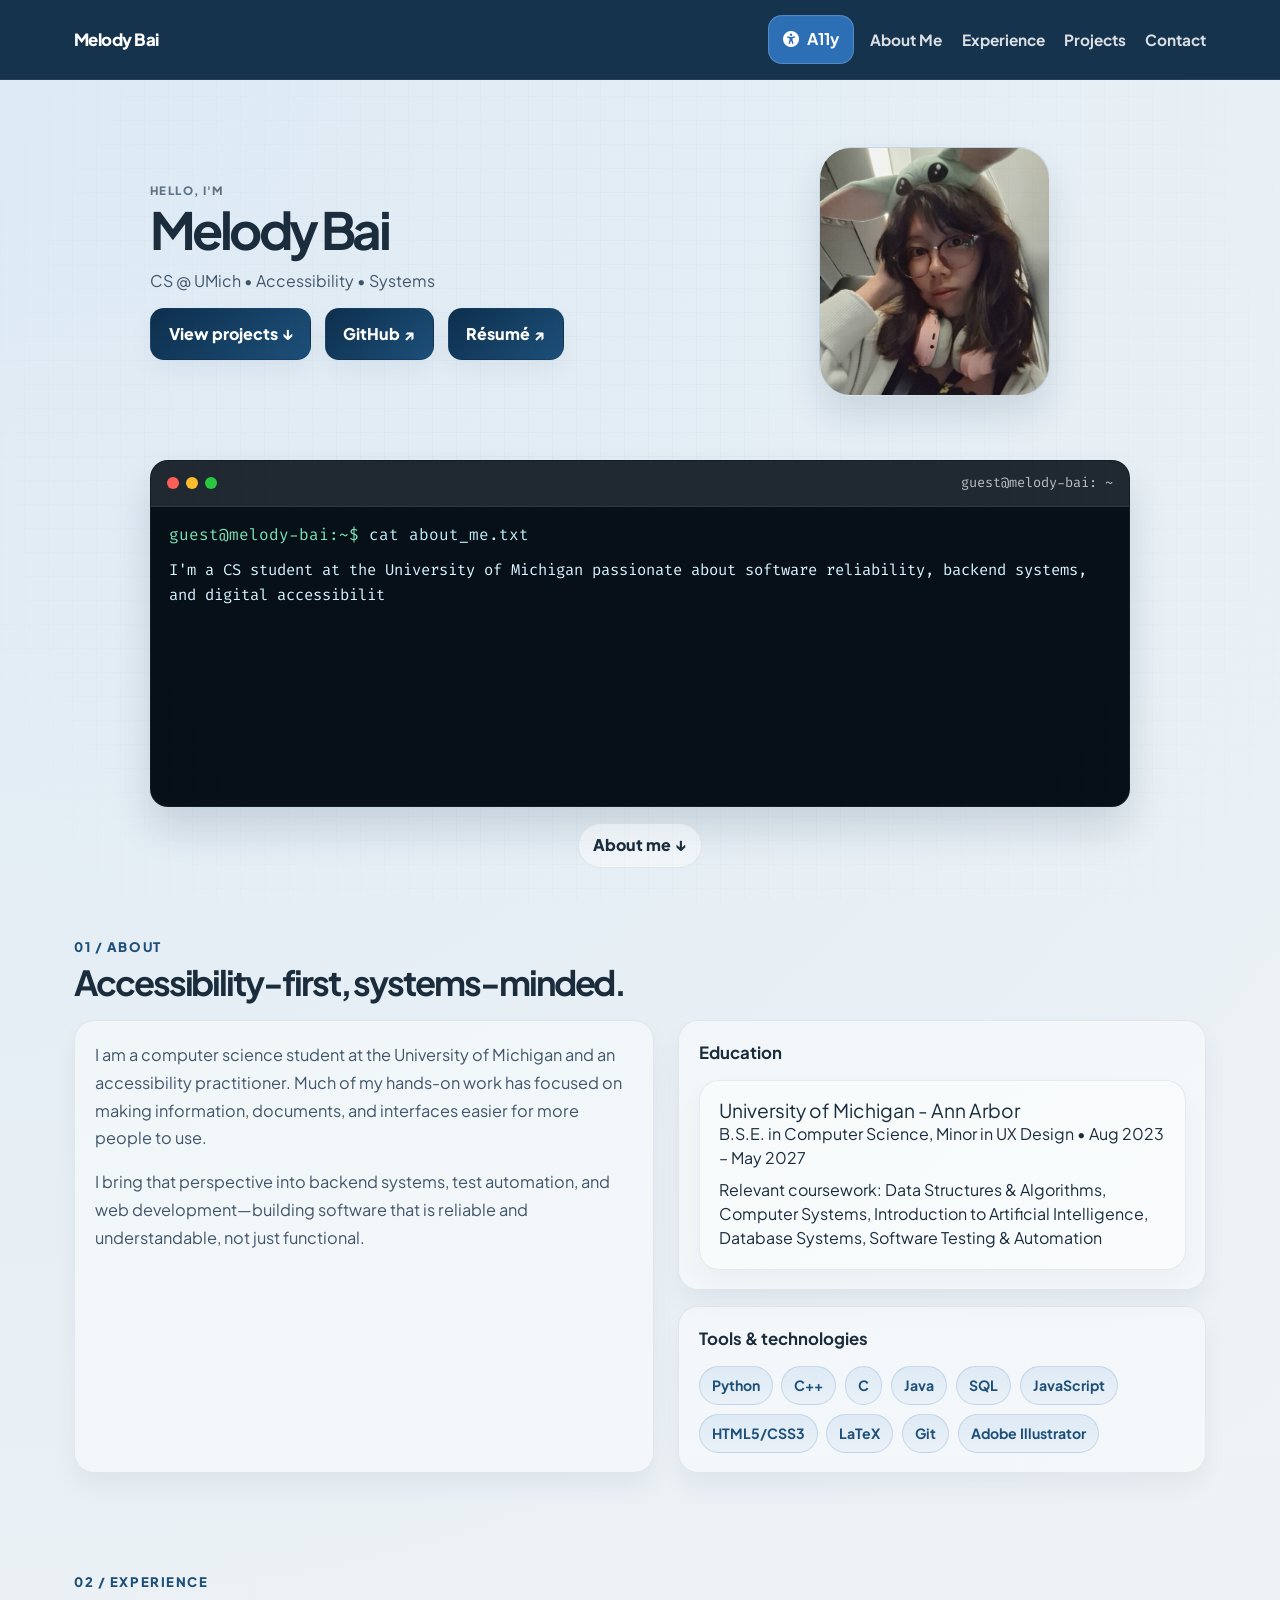
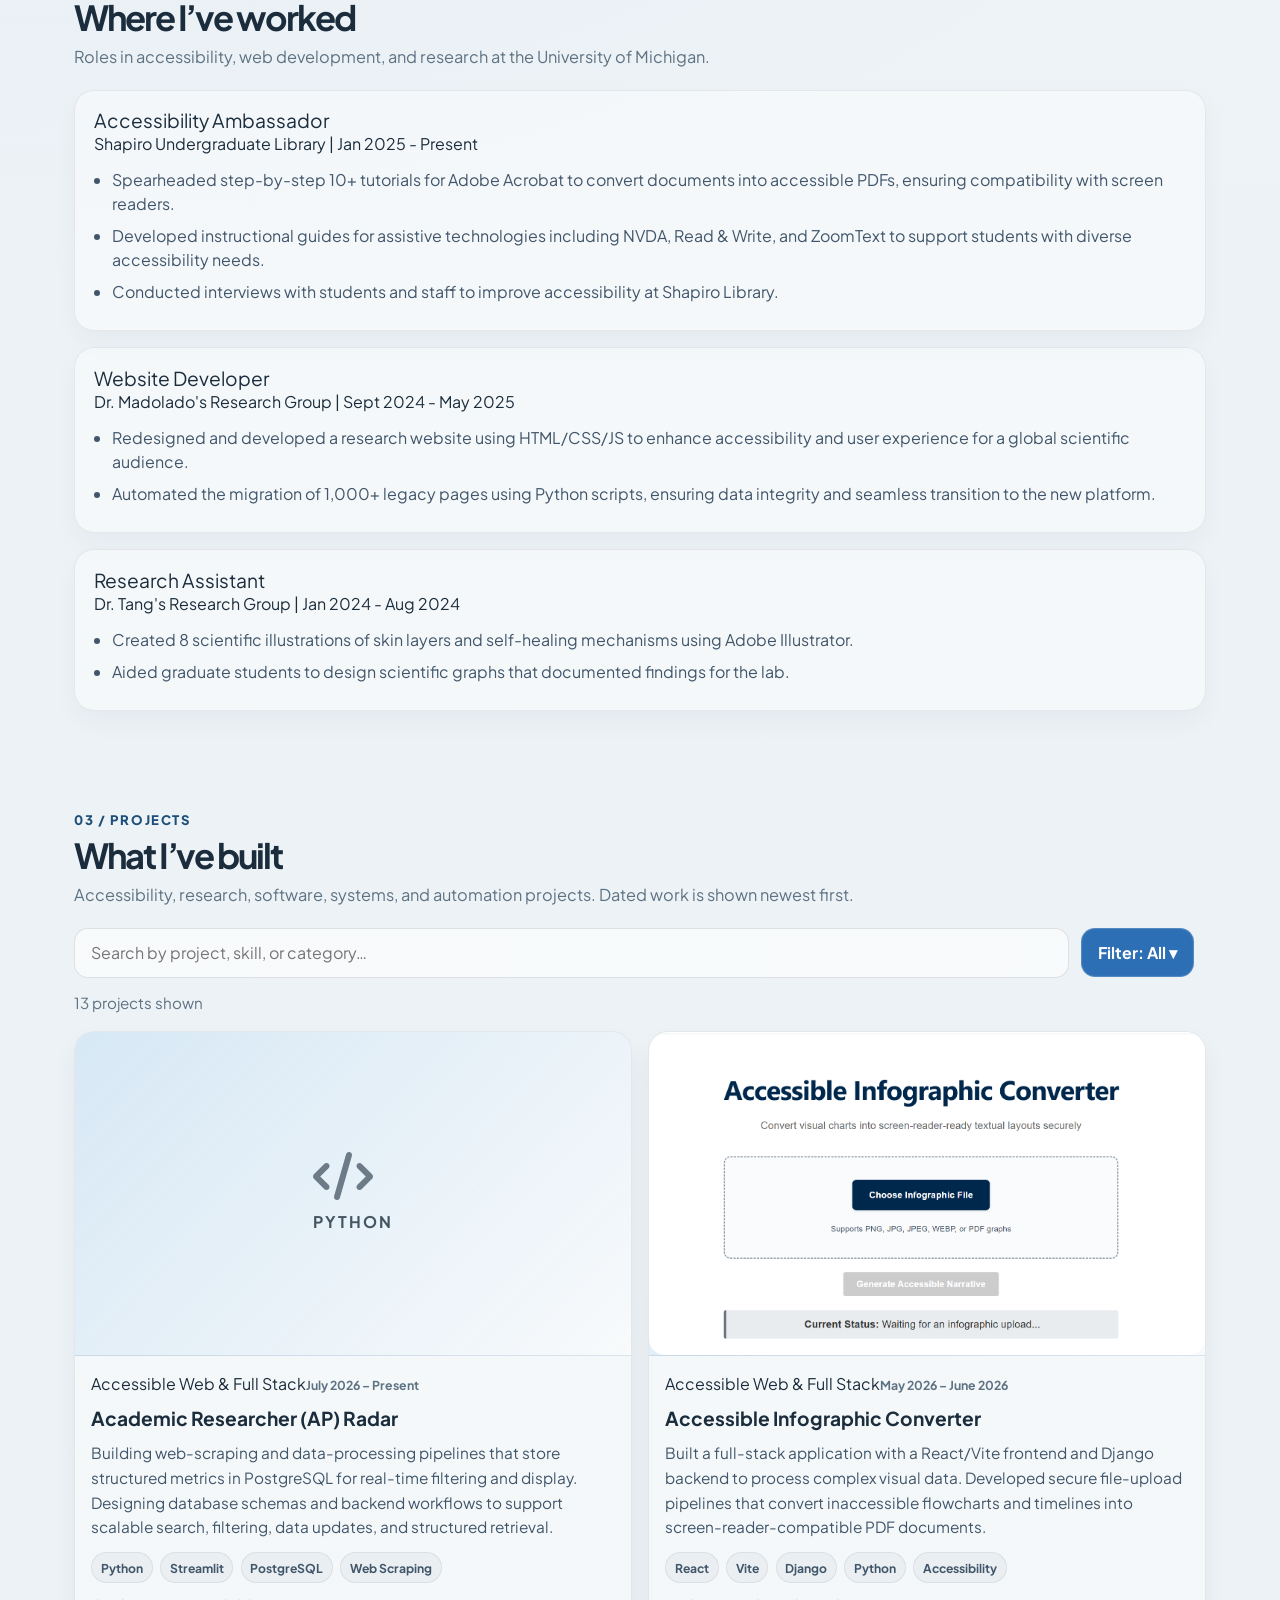
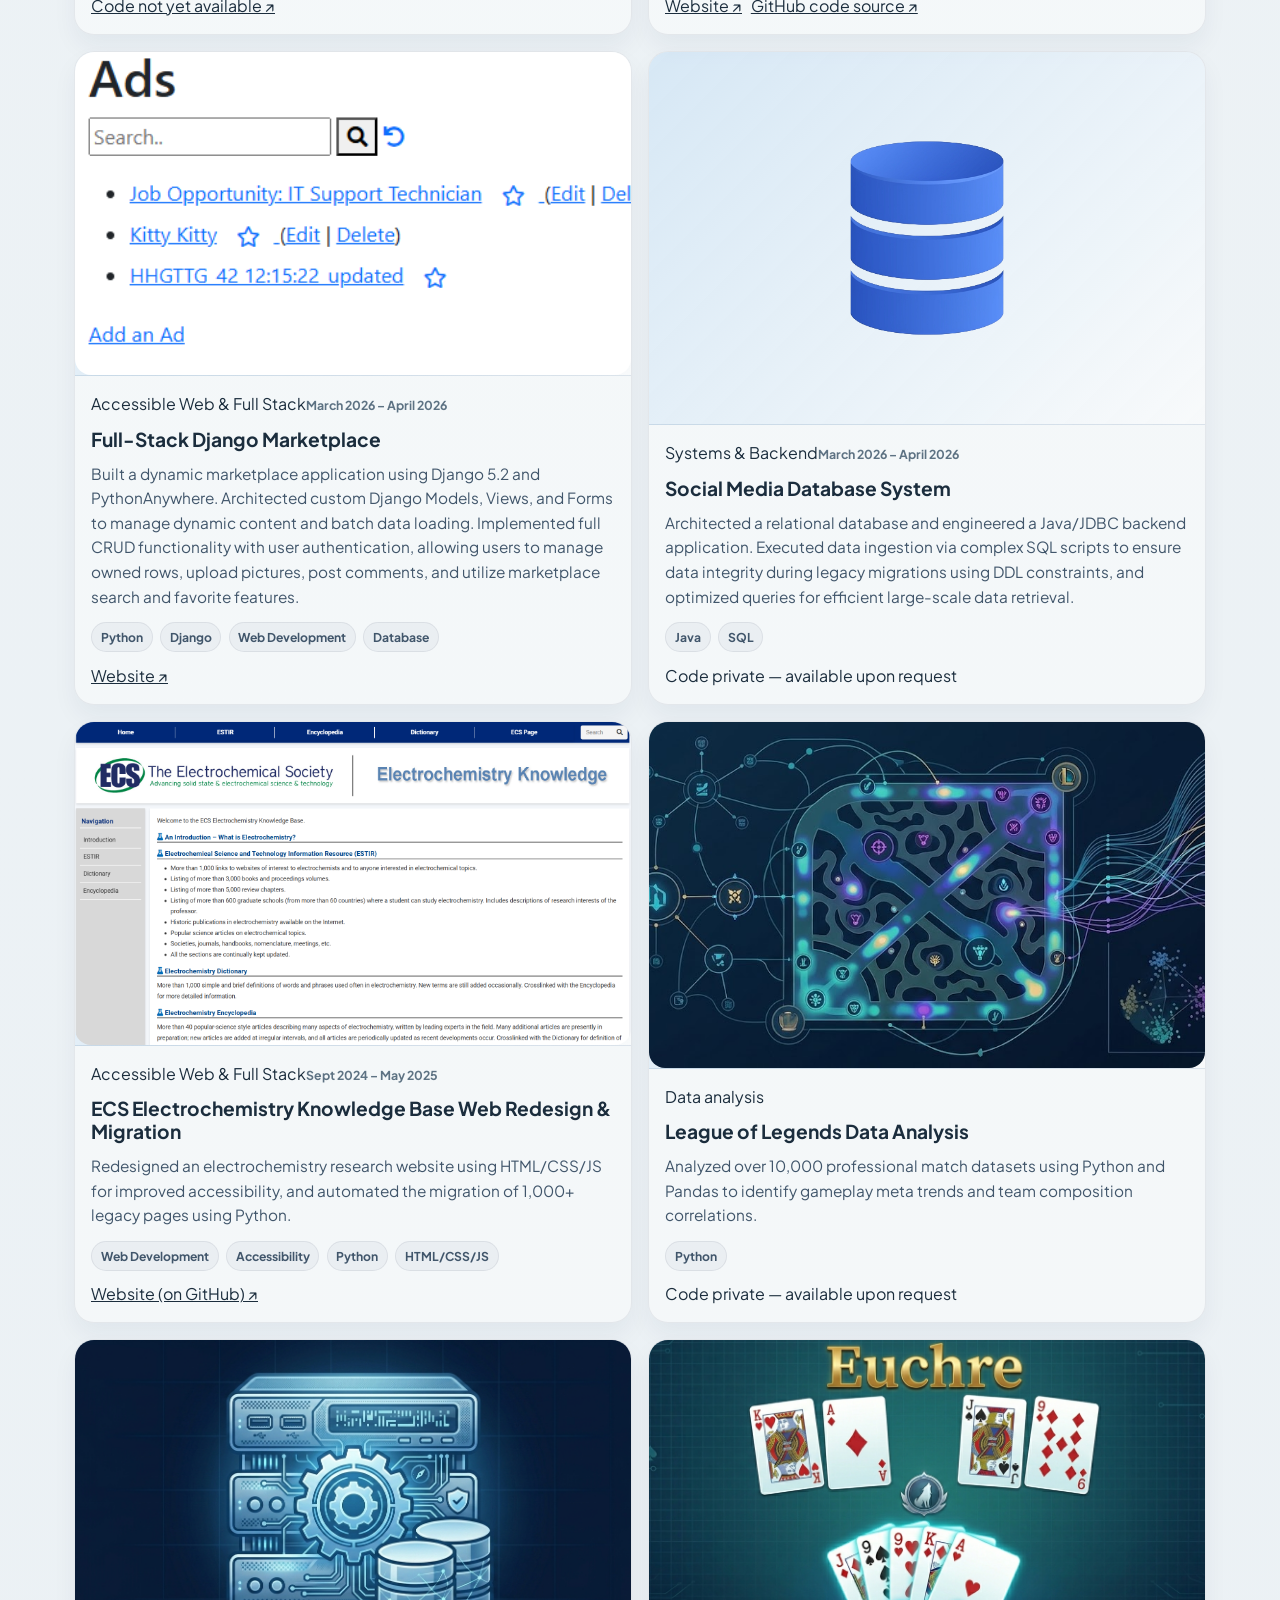
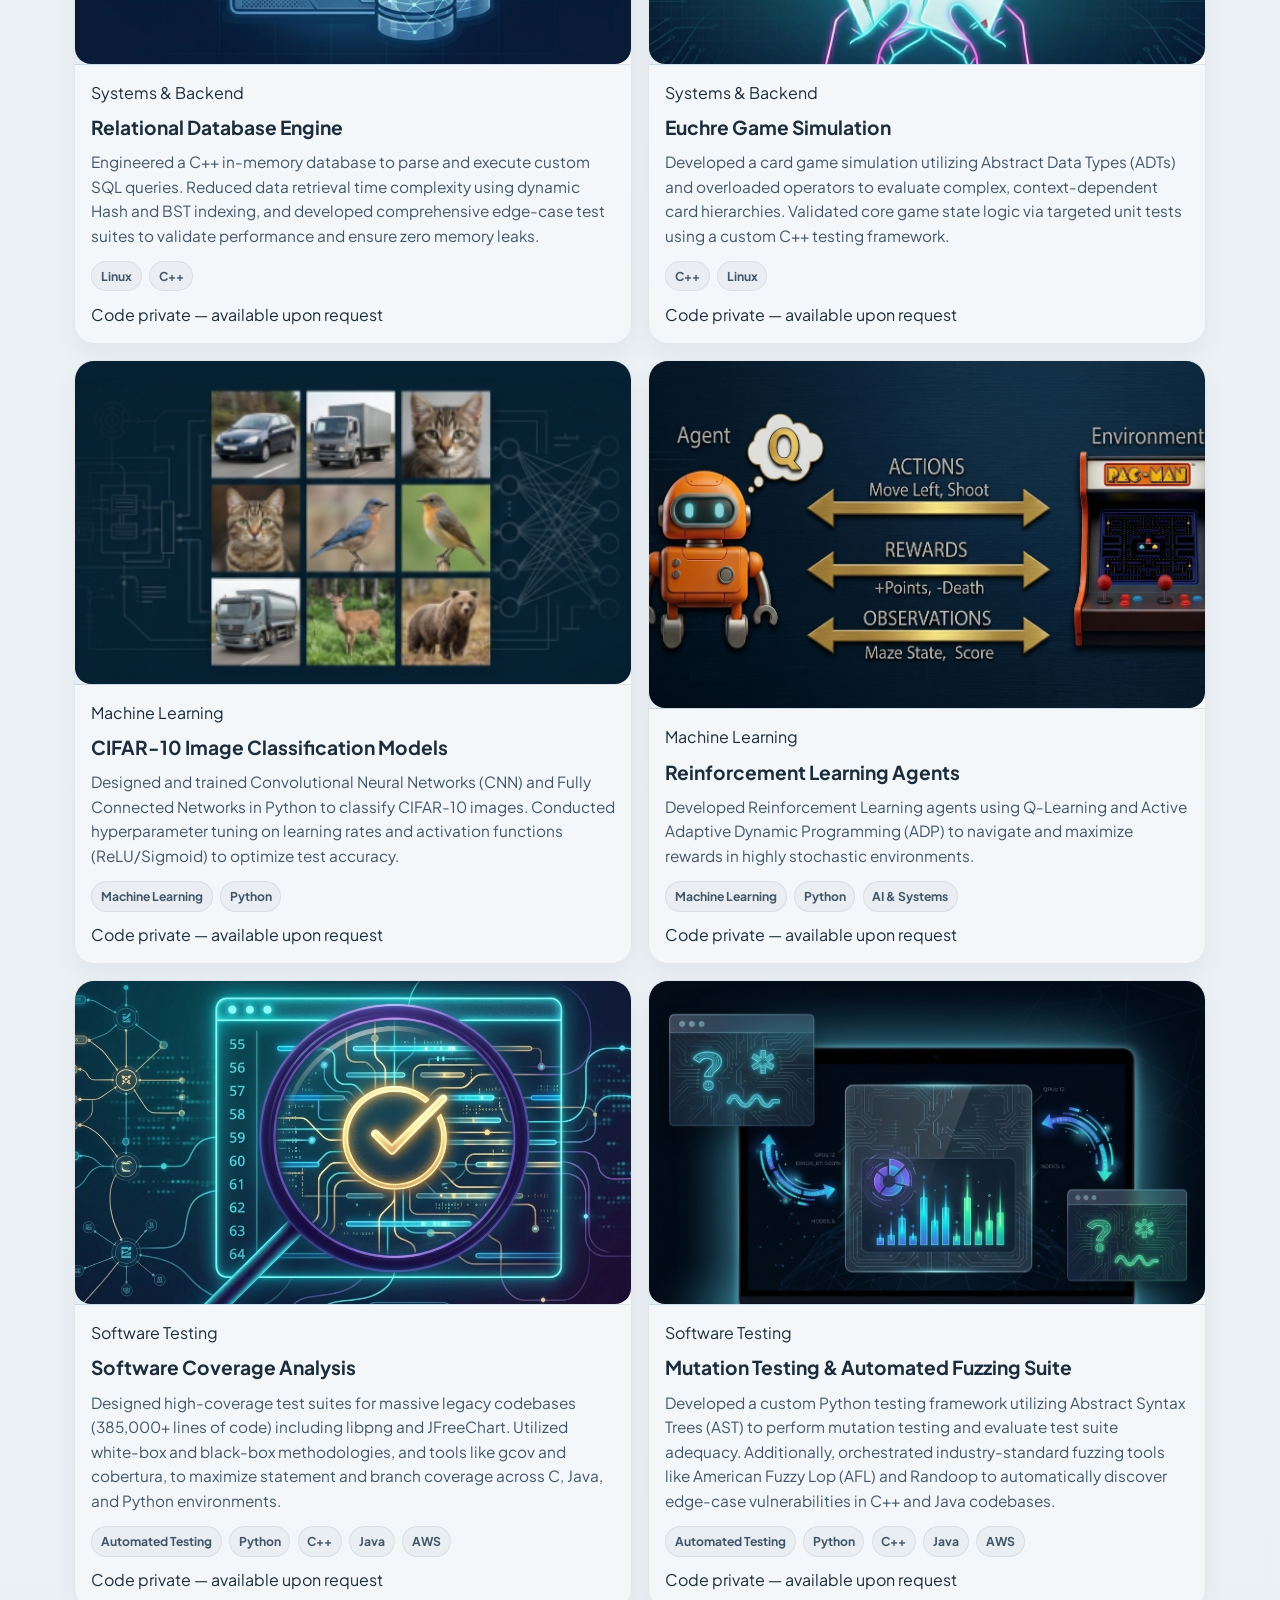
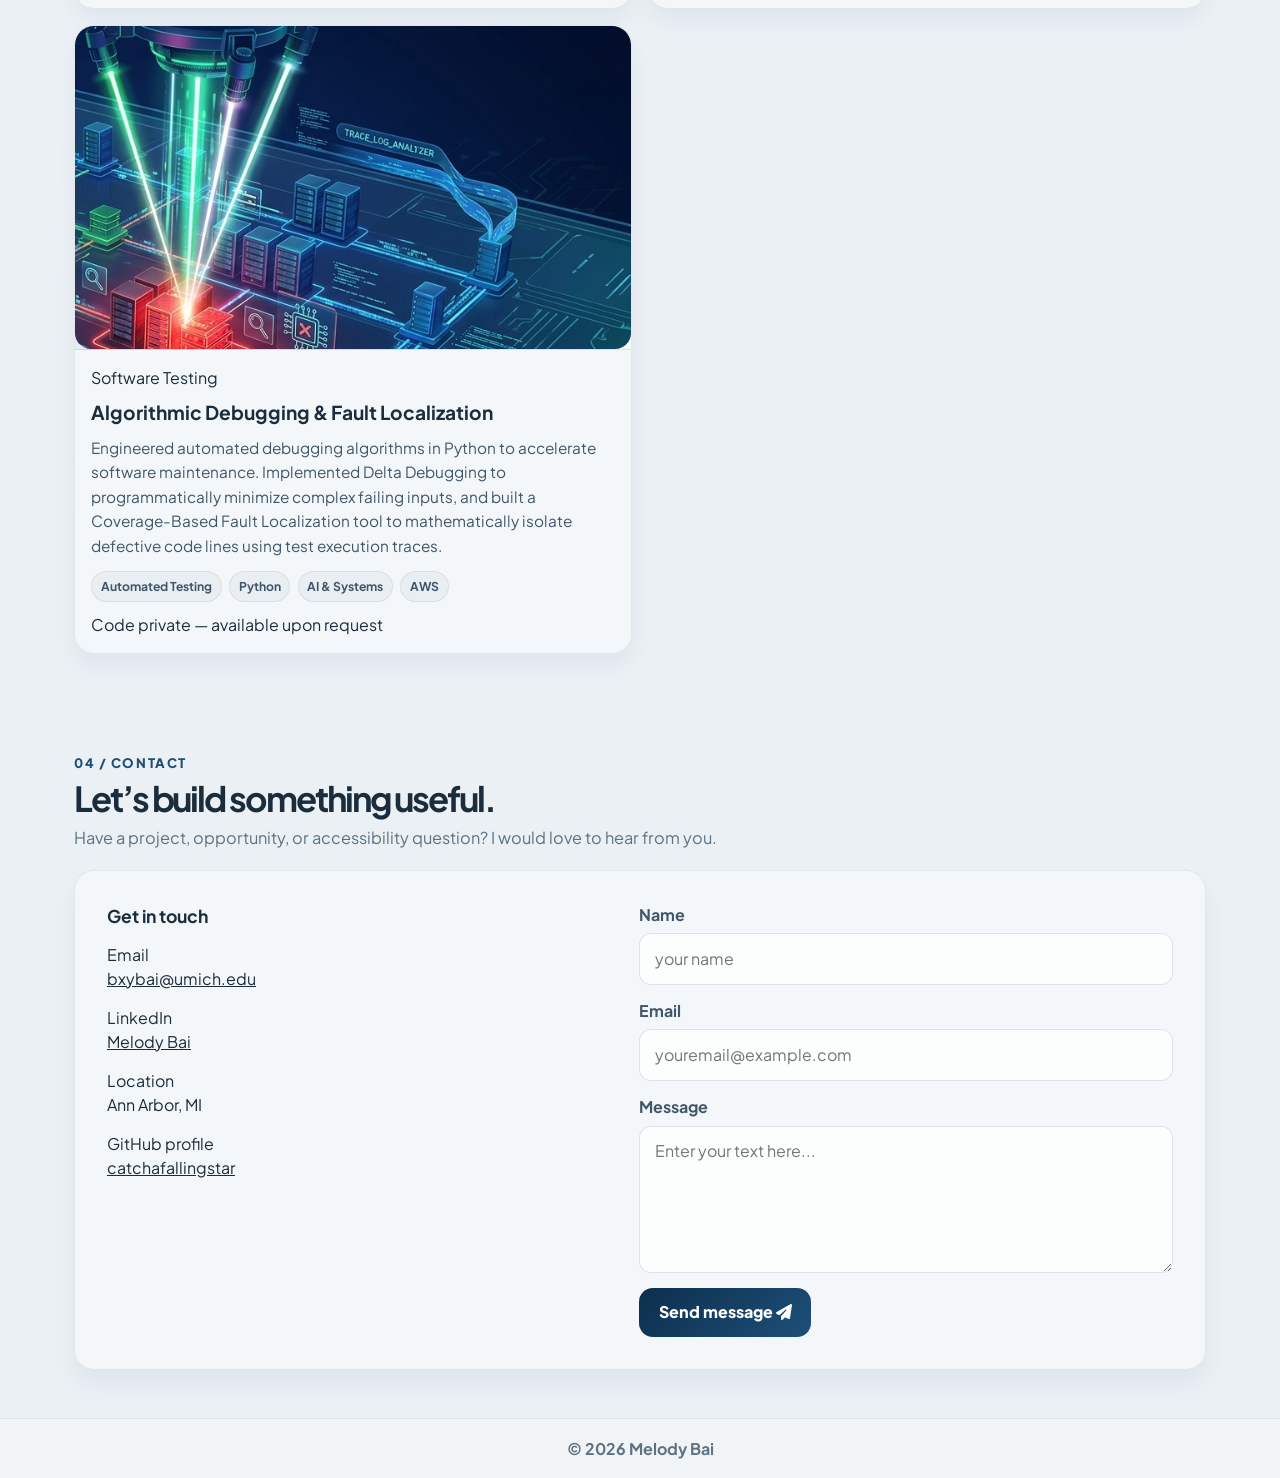
==== commit 4c8f2490: "update" ====
--- a/index.html
+++ b/index.html
@@ -147,7 +147,7 @@
         </div>
 
         <div class="contact-form-wrap">
-          <form action="https://formspree.io/f/YOUR_FORM_ID_HERE" method="POST" class="contact-form">
+          <form action="https://formspree.io/f/mbljdvnk" method="POST" class="contact-form">
             <div class="form-group">
               <label for="contact-name">Name</label>
               <input type="text" id="contact-name" name="name" required placeholder="your name" />
--- a/css/styles.css
+++ b/css/styles.css
@@ -259,7 +259,7 @@
     "content image"
     "terminal terminal"
     "scroll scroll";
-  grid-template-rows: auto minmax(280px, 40vh) auto;
+  grid-template-rows: 1fr 1fr auto;
   column-gap: clamp(1rem, 2vw, 2rem);
   row-gap: 1rem;
   min-height: calc(100vh - var(--nav-height) - 20px);
@@ -335,7 +335,7 @@
 }
 
 .hero-portrait-frame {
-  width: clamp(180px, 18vw, 280px);
+  width: clamp(180px, 18vw, 480px);
   aspect-ratio: 1 / 1.08;
   border-radius: 32px;
   background: linear-gradient(135deg, rgba(255,255,255,0.7), rgba(123,184,232,0.25));
@@ -361,7 +361,8 @@
   grid-area: terminal;
   width: 100%;
   max-width: 100%;
-  height: clamp(280px, 40vh, 440px);
+  height: clamp(280px, 40vh, 490px);
+  height: 100%;
   min-height: 280px;
   border-radius: 18px;
   background: rgba(10, 18, 28, 0.96);
@@ -459,6 +460,7 @@
   display: inline-flex;
   align-items: center;
   justify-content: center;
+  align-self: end;
   gap: 0.6rem;
   margin: 0 auto;
   width: fit-content;
@@ -751,7 +753,7 @@
   width: 100%;
   min-width: 0;
   height: 170%;
-  max-height: 265px;
+  min-height: 265px;
   background: linear-gradient(135deg, rgba(125,184,232,0.25), rgba(255,255,255,0.34));
   border-right: 0;
   border-bottom: 1px solid rgba(27, 45, 61, 0.08);
@@ -762,9 +764,10 @@
 }
 
 .project-media img {
+  height: 100%;
   width: 100%;
-  height: 100%;
-  
+  aspect-ratio: 1.72 / 1;
+  min-height: 256px;
   object-fit: cover;
   object-position: top center;
   border-radius: 16px;
